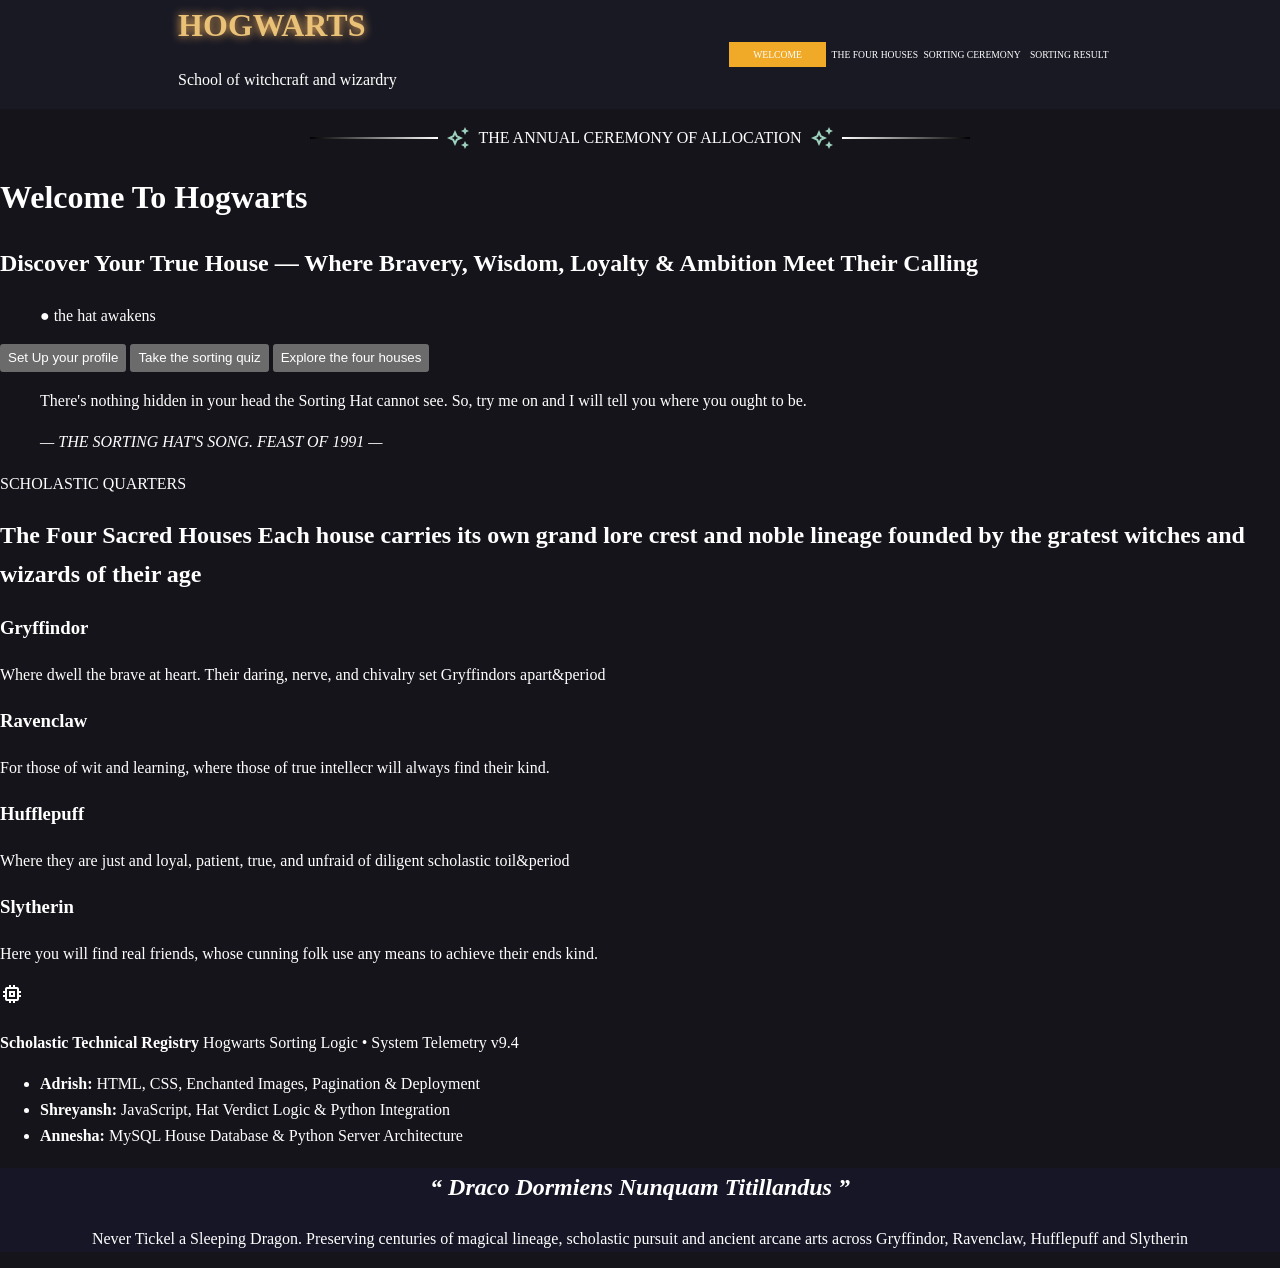
==== index.html @ 601e9512 "Add files via upload" ====
<!DOCTYPE html>
<html lang="en">
  <head>
    <meta charset="UTF-8">
    <title>
      sorticus
    </title>
    <link rel="preconnect" href="https://fonts.googleapis.com">
<link rel="preconnect" href="https://fonts.gstatic.com" crossorigin>

<link href="https://fonts.googleapis.com/css2?family=Material+Symbols+Outlined:wght@400&display=swap" rel="stylesheet">
    <link rel="stylesheet" href="base-style.css">
  </head>
  <body>
    <header>
    <section role="banner" aria-label="Website Name">  
      <a class="project-name" href="index.html">
        Hogwarts
      </a>
      <p>School of witchcraft and wizardry</p>
      </section>
      <nav>
        <ul>
          <li>
            <a aria-current="page" href="index.html">
              welcome
            </a>
          </li>
          <li>
            <a href="houses.html">
              the four Houses
            </a>
          </li>
          <li>
            <a href="quiz.html">
              sorting ceremony
            </a>
          </li>
          <li>
            <a href="profile.html">
              sorting result
            </a>
          </li>
        </ul>
      </nav>
    </header>
    <main>
<p class="kicker">
              <span  class="material-symbols-outlined" aria-hidden="true">
            auto_awesome
          </span>
              The Annual Ceremony of allocation
              <span  class="material-symbols-outlined" aria-hidden="true">
            auto_awesome
          </span>
            </p>
      <h1>
        Welcome To Hogwarts
      </h1>
      <h2>
        Discover Your True House &mdash; Where Bravery&comma; Wisdom&comma; Loyalty &amp; Ambition Meet Their Calling
      </h2>
      <figure>
        <figcaption>
          ● the hat awakens
        </figcaption>
        <img src="hat.png" alt="">
      </figure>
      <button >
        Set Up your profile
      </button>
      <button>
        Take the sorting quiz
      </button>
      <button>
        Explore the four houses
      </button>
      <section aria-label="Quote of the Sorting Hat">
        <blockquote>
          <p>
            There&apos;s nothing hidden in your head the Sorting Hat cannot see. So&comma; try me on and I will tell you where you ought to be&period;
          </p>
          <p>
            <cite>
              &mdash; THE SORTING HAT&apos;S SONG&period; FEAST OF 1991 &mdash;
            </cite>
          </p>
        </section>
        <section>
          <span class="gold">
            SCHOLASTIC QUARTERS
          </span>
          <h2>
            The Four Sacred Houses
            <span>
              Each house carries its own grand lore crest and noble lineage founded by the gratest witches and wizards of their age
            </span>
          </h2>
          <article>
            <h3>
              Gryffindor
            </h3>
            <p>
              Where dwell the brave at heart&period; Their daring&comma; nerve&comma; and chivalry set Gryffindors apart&period
            </p>
          </article>
          <article>
            <h3>
              Ravenclaw
            </h3>
            <p>
              For those of wit and learning&comma; where those of true intellecr will always find their kind&period;
            </p>
          </article>
          <article>
            <h3>
              Hufflepuff
            </h3>
            <p>
              Where they are just and loyal&comma; patient&comma; true&comma; and unfraid of diligent scholastic toil&period
            </p>
          </article>
          <article>
            <h3>
              Slytherin
            </h3>
            <p>
              Here you will find real friends&comma; whose cunning folk use any means to achieve their ends  kind&period;
            </p>
          </article>
        </section>
        
        <section class="registry">
      <div class="registry-system">
        <span class="material-symbols-outlined">memory</span>
        <p>
          <strong>Scholastic Technical Registry</strong>
          <span>Hogwarts Sorting Logic • System Telemetry v9.4</span>
        </p>
      </div>
      <ul class="registry-credits">
        <li class="credit-adrish"><strong>Adrish:</strong> HTML, CSS, Enchanted Images, Pagination & Deployment</li>
        <li class="credit-shreyansh"><strong>Shreyansh:</strong> JavaScript, Hat Verdict Logic & Python Integration</li>
        <li class="credit-annesha"><strong>Annesha:</strong> MySQL House Database & Python Server Architecture</li>
      </ul>
    </section>
    
      </main>
      <dialog>
        <h2>
          Set Up Your Profile
        </h2>
        <form method="post">
          <label for="input-first-name">
            First Name:
          </label>
          <input id="input-first-name" name="first-name" type="text" required placeholder="Adrish">
          <label for="input-last-name">
            last Name:
          </label>
          <input id="input-last-name" name="last-name" type="text" required placeholder="Datta">
          <button type="reset">
            Reset
          </button>
          <button type="button"onclick="closedialog()">
            Close
          </button>
        </form>
      </dialog>
      <footer>
        <h2>
          <q>
            Draco Dormiens Nunquam Titillandus
          </q>
        </h2>
        <p>Never Tickel a Sleeping Dragon&period; Preserving centuries of magical lineage&comma; scholastic pursuit and ancient arcane arts across Gryffindor&comma; Ravenclaw&comma; Hufflepuff and Slytherin</p>
      </footer>
    </body>
  </html>
---- base-style.css ----
/* Color variables */

:root {
  /* background / surface */
  --background: hsl(240 14% 9%);
  --surface: hsl(240 14% 9%);
  --surface-tint: hsl(39 72% 69%);

  /* text / on */
  --on-background: hsl(260 18% 90%);
  --on-surface: hsl(260 18% 90%);
  --on-surface-variant: hsl(35 24% 76%);
  --on-primary: hsl(42 100% 13%);
  --on-secondary: hsl(35 100% 14%);
  --on-tertiary: hsl(165 100% 11%);
  --on-error: hsl(357 100% 21%);

  /* primary / secondary / tertiary / error */
  --primary: hsl(39 72% 69%);
  --secondary: hsl(34 100% 69%);
  --tertiary: hsl(156 36% 72%);
  --error: hsl(6 100% 84%);

  /* outline / inverse */
  --outline: hsl(35 11% 55%);
  --inverse-primary: hsl(41 65% 28%);
  --inverse-surface: hsl(260 18% 90%);
  --inverse-on-surface: hsl(240 7% 20%);
}

/* === CSS RESETS === */
*{
    box-sizing:border-box;
    line-height:1.6;
}

img{
    display:block;

    max-inline-size:100%;
    block-size:auto;
    
    font-style:italic;
    vertical-align:middle;
    border-radius:20px;
    corner-shape:squircle;
}

a:not(.project-name):link, 
a:not(.project-name):visited, 
a:not(.project-name):hover, 
a:not(.project-name):active {
  text-decoration: none;
  text-transform:uppercase;
  text-align:center;
  
  color:white;
  font-size:clamp(0.6em,1vh,1.5em);
}



.project-name{
      text-decoration: none;
      text-transform:uppercase;
      text-shadow:0 0 10px var(--secondary);
      
      font-weight:bold; 
      color:var(--primary);
      font-size:clamp(1.15em,3vw + 0.5rem,2em);
}

html{
    color-scheme:dark;
}

body{
    margin:0;
    background-color:var(--background);
    
    min-block-size:100svb;
}

header{
    position:sticky;
    inset:0;
    
    display:flex;
    justify-content:space-around;
    align-items:stretch;
    
    background-color: 
    hsl(from var(--surface) h calc(s + 4) calc(s - 2));
    padding-inline-start:1em;
    padding-block:0;
    
}

header section p{
    font-size:clamp(0.6em,2.5vw,1rem);
    font-family: 
    "Brush Script MT", "Lucida Handwriting", cursive;
}

nav{
    margin:auto 0;    
    padding:0;
    display:flex;
}

nav ul{
    display:grid;
    grid-template: 1fr / repeat(4,1fr);
    place-items:stretch; 

    margin:0;   
    padding-inline-start:0.5em;
    list-style-type:none;
}

nav, nav ul, nav ul li {
    block-size: 100%;
}

nav ul li{
    display:flex;
}

nav ul li a{
    display:grid;
    place-items:center;
    min-inline-size:100%;
    min-block-size:100%;
    padding-block:0.5em;
}

a:hover{
    color:var(--primary);
    background-color: orangered;
}

[aria-hidden="true"]{
    color:var(--tertiary);
}

a[aria-current="page"]{
    background: hsl(from var(--primary) h calc(s + 15) calc(l - 14));
    color:black;
}

.kicker{ 
    display:flex;
    gap:0.5em;
    justify-content:center;
    align-items:center;
    text-transform:uppercase;
    text-align:center;
}

.kicker::before,.kicker::after{
    content:'';
    min-inline-size:10svi;
    min-block-size: 2px;
    
    background:linear-gradient(to left, white,black);
    
}

.kicker::after{
    background:linear-gradient(to right, white,black);
}

nav ul{
    display: grid;
    grid-template-columns: repeat(4, 1fr);
    /* REMOVE place-items:center */
    place-items: stretch; 
    margin: 0;
}

nav ul li{
    display: flex;
}


footer{
    margin:0;
    /* padding-block:.5em; */
    
    background-color: 
    hsl(from var(--surface) h calc(s + 14) calc(s - 2));
}

footer h2, footer p{
    text-align:center;
}

footer h2{
    font-size:clamp(0.8em,4vw,1.5em);
    font-style:italic;
    font-weight:900;
}
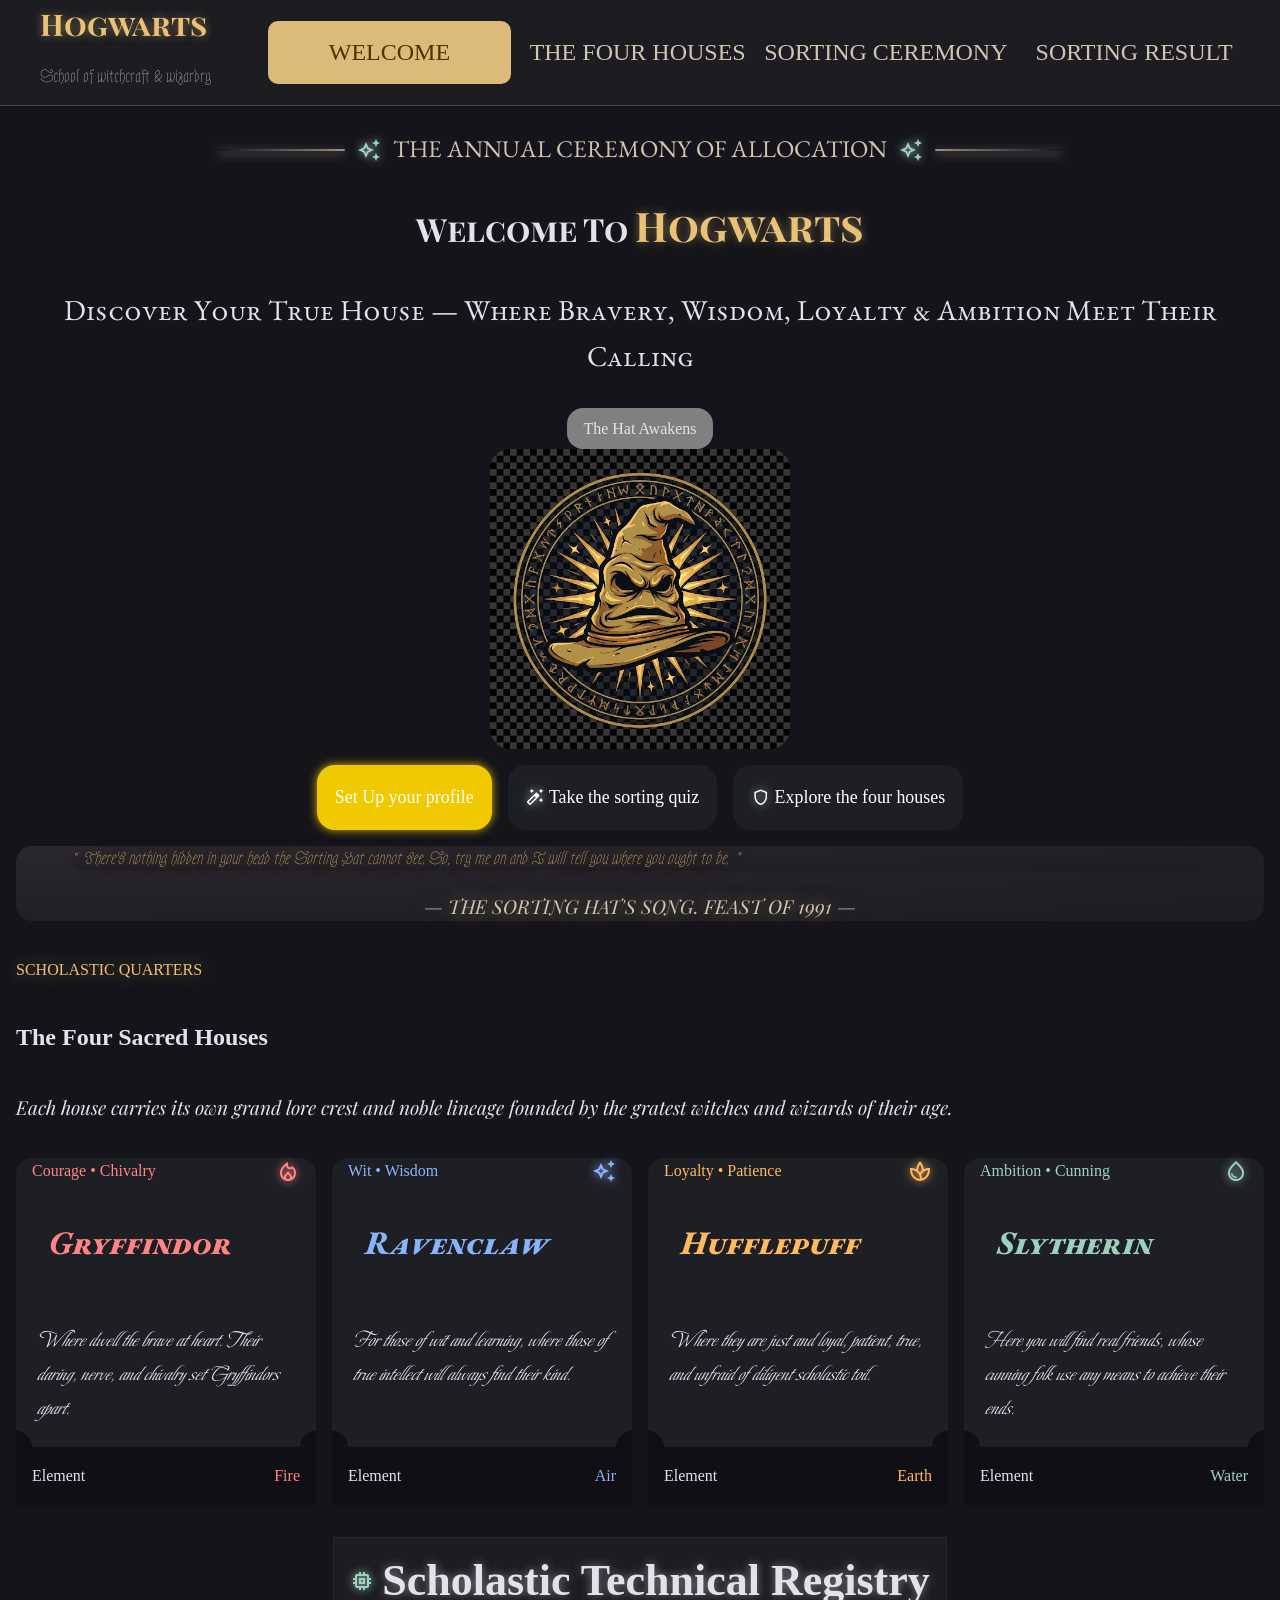
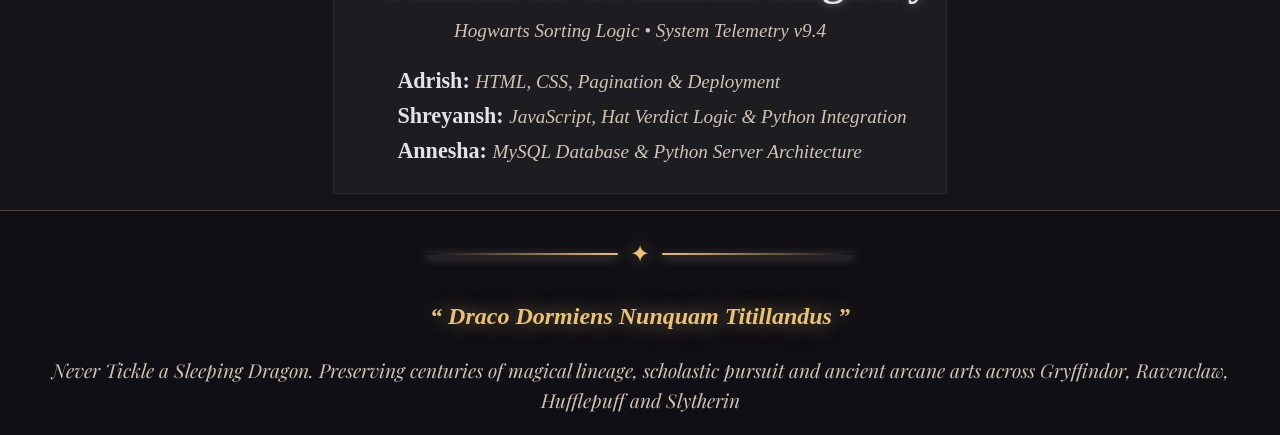
==== commit f897e52f: "Add files via upload" ====
--- a/index.html
+++ b/index.html
@@ -1,23 +1,43 @@
 <!DOCTYPE html>
 <html lang="en">
-  <head>
-    <meta charset="UTF-8">
-    <title>
-      sorticus
-    </title>
-    <link rel="preconnect" href="https://fonts.googleapis.com">
-<link rel="preconnect" href="https://fonts.gstatic.com" crossorigin>
-
-<link href="https://fonts.googleapis.com/css2?family=Material+Symbols+Outlined:wght@400&display=swap" rel="stylesheet">
-    <link rel="stylesheet" href="base-style.css">
-  </head>
+<head>
+  <meta charset="UTF-8">
+  <meta name="viewport" content="width=device-width, initial-scale=1.0">
+  
+  <title>sorticus</title>
+  <meta name="description" content="sorticus - A minimal, aesthetic sorting visualizer and playground.">
+  <meta name="author" content="sorticus">
+  <meta name="color-scheme" content="dark light">
+  <meta name="theme-color" content="hsl(262 83% 58%)">
+  <meta name="robots" content="index, follow">
+
+  <!-- Open Graph -->
+  <meta property="og:title" content="sorticus">
+  <meta property="og:description" content="A minimal, aesthetic sorting visualizer.">
+  <meta property="og:type" content="website">
+
+  <!-- Fonts -->
+  <link rel="preconnect" href="https://fonts.googleapis.com">
+  <link rel="preconnect" href="https://fonts.gstatic.com" crossorigin>
+  
+  <!-- 1. Text fonts -->
+  <link href="https://fonts.googleapis.com/css2?family=Astloch:wght@400;700&family=Beau+Rivage&family=EB+Garamond:ital,wght@0,400;0,500;1,400&family=Playfair+Display:wght@400;500;700&display=swap" rel="stylesheet">
+  
+  <!-- 2. Ligatures / Icons -->
+    <link href="https://fonts.googleapis.com/css2?family=Material+Symbols+Outlined:opsz,wght,FILL,GRAD@24,400,0,0&icon_names=spa,auto_awesome,local_fire_department,water_drop,auto_fix_high,shield,memory&display=swap" rel="stylesheet">
+
+  <!-- my own CSS files -->
+  <link rel="stylesheet" href="base-style.css">
+  <link rel="stylesheet" href="layout.css">
+  <link rel="stylesheet" href="animations.css">
+</head>
   <body>
     <header>
     <section role="banner" aria-label="Website Name">  
       <a class="project-name" href="index.html">
-        Hogwarts
+         Hogwarts
       </a>
-      <p>School of witchcraft and wizardry</p>
+      <p>School of witchcraft &amp; wizardry</p>
       </section>
       <nav>
         <ul>
@@ -55,125 +75,178 @@
           </span>
             </p>
       <h1>
-        Welcome To Hogwarts
+        Welcome To <span class="project-name">Hogwarts</span>
       </h1>
-      <h2>
+      <p class="kick-line">
         Discover Your True House &mdash; Where Bravery&comma; Wisdom&comma; Loyalty &amp; Ambition Meet Their Calling
-      </h2>
+      </>
       <figure>
         <figcaption>
-          ● the hat awakens
+           The Hat Awakens
         </figcaption>
-        <img src="hat.png" alt="">
+                  <img alt="Enchanted Sorting Hat Emblem" src="Hat-chequered.jpg"
+ width="300" height="300" />
       </figure>
-      <button >
-        Set Up your profile
-      </button>
-      <button>
-        Take the sorting quiz
-      </button>
-      <button>
-        Explore the four houses
-      </button>
-      <section aria-label="Quote of the Sorting Hat">
+      
+<section class="action-btns" aria-label="Getting started actions">
+  <button class="btn btn--primary" type="button" command="show-modal" commandfor="dialog-modal">
+    Set Up your profile
+  </button>
+
+  <button class="btn btn--accent" type="button">
+    <span class="material-symbols-outlined btn__icon btn__icon--quiz" aria-hidden="true">auto_fix_high</span>
+    Take the sorting quiz
+  </button>
+
+  <button class="btn btn--ghost" type="button">
+  <span class="material-symbols-outlined btn__icon btn__icon--quiz" aria-hidden="true">shield</span>  Explore the four houses
+  </button>
+</section>
+      <section aria-label="Quote of the Sorting Hat" class="gold">
         <blockquote>
           <p>
             There&apos;s nothing hidden in your head the Sorting Hat cannot see. So&comma; try me on and I will tell you where you ought to be&period;
           </p>
-          <p>
+        </blockquote>
+          <p class="description">
             <cite>
-              &mdash; THE SORTING HAT&apos;S SONG&period; FEAST OF 1991 &mdash;
+              &mdash; THE SORTING HAT&apos;S SONG&period; FEAST OF <time datetime="1991">1991</time> &mdash;
             </cite>
           </p>
         </section>
-        <section>
+        <section class="house-section">
           <span class="gold">
             SCHOLASTIC QUARTERS
           </span>
-          <h2>
+          <h2 id="heading-sacred-house">
             The Four Sacred Houses
-            <span>
-              Each house carries its own grand lore crest and noble lineage founded by the gratest witches and wizards of their age
-            </span>
           </h2>
-          <article>
-            <h3>
-              Gryffindor
-            </h3>
-            <p>
-              Where dwell the brave at heart&period; Their daring&comma; nerve&comma; and chivalry set Gryffindors apart&period
-            </p>
-          </article>
-          <article>
-            <h3>
-              Ravenclaw
-            </h3>
-            <p>
-              For those of wit and learning&comma; where those of true intellecr will always find their kind&period;
-            </p>
-          </article>
-          <article>
-            <h3>
-              Hufflepuff
-            </h3>
-            <p>
-              Where they are just and loyal&comma; patient&comma; true&comma; and unfraid of diligent scholastic toil&period
-            </p>
-          </article>
-          <article>
-            <h3>
-              Slytherin
-            </h3>
-            <p>
-              Here you will find real friends&comma; whose cunning folk use any means to achieve their ends  kind&period;
-            </p>
-          </article>
+            <p class="sacred-house-desc">
+              Each house carries its own grand lore crest and noble lineage founded by the gratest witches and wizards of their age&period;
+            </p>     
+            
+<article class="gryffindor" data-color="hsl(0 100% 76.08% / 0.5)" style="--color: hsl(0 100% 76.08%)">
+ <div class="top">
+<span class="trait">Courage • Chivalry</span>
+<span class="material-symbols-outlined" aria-hidden="true">local_fire_department</span>
+</div>
+  <h3>Gryffindor</h3>
+  <p>Where dwell the brave at heart. Their daring, nerve, and chivalry set Gryffindors apart.</p>
+  <footer>Element <span class="element">Fire</span></footer>
+</article>
+
+<article class="ravenclaw" data-color="hsl(217.09 88.71% 75.69% / 0.5)" style="--color: hsl(217.09 88.71% 75.69%)">
+  <div class="top">
+  <span class="trait">Wit • Wisdom</span>
+  <span class="material-symbols-outlined" aria-hidden="true">auto_awesome</span>
+</div>
+  <h3>Ravenclaw</h3>
+  <p>For those of wit and learning, where those of true intellect will always find their kind.</p>
+  <footer>Element <span class="element">Air</span></footer>
+</article>
+
+<article class="hufflpuff" data-color="hsl(33.74 100% 68.63% / 0.5)" style="--color: hsl(33.74 100% 68.63%)">
+    <div class="top">
+  <span class="trait">Loyalty • Patience</span>
+  <span class="material-symbols-outlined" aria-hidden="true">spa</span>
+</div>
+  <h3>Hufflepuff</h3>
+  <p>Where they are just and loyal, patient, true, and unfraid of diligent scholastic toil.</p>
+  <footer>Element <span class="element">Earth</span></footer>
+</article>
+
+<article class="slytherin" data-color="hsl(from var(--tertiary) h s l / 0.5)" style="--color: var(--tertiary)">
+    <div class="top">
+  <span class="trait">Ambition • Cunning</span>
+  <span class="material-symbols-outlined" aria-hidden="true">water_drop</span>
+</div>
+  <h3>Slytherin</h3>
+  <p>Here you will find real friends, whose cunning folk use any means to achieve their ends.</p>
+  <footer>Element <span class="element">Water</span></footer>
+</article>
         </section>
         
-        <section class="registry">
-      <div class="registry-system">
-        <span class="material-symbols-outlined">memory</span>
-        <p>
-          <strong>Scholastic Technical Registry</strong>
-          <span>Hogwarts Sorting Logic • System Telemetry v9.4</span>
-        </p>
-      </div>
-      <ul class="registry-credits">
-        <li class="credit-adrish"><strong>Adrish:</strong> HTML, CSS, Enchanted Images, Pagination & Deployment</li>
-        <li class="credit-shreyansh"><strong>Shreyansh:</strong> JavaScript, Hat Verdict Logic & Python Integration</li>
-        <li class="credit-annesha"><strong>Annesha:</strong> MySQL House Database & Python Server Architecture</li>
-      </ul>
-    </section>
-    
-      </main>
-      <dialog>
+     <section class="registry" aria-labelledby="heading">
+        <div class="registry-system">
+          <span class="material-symbols-outlined">
+            memory
+          </span>
+            <h2 id="heading">
+              Scholastic Technical Registry
+            </h2>
+          </div> 
+            <p>
+              Hogwarts Sorting Logic • System Telemetry v9.4
+            </p>
+        
+        <ul class="registry-credits">
+          <li class="credit-adrish">
+            <strong>
+              Adrish:
+            </strong>
+            HTML, CSS, Pagination & Deployment
+          </li>
+          <li class="credit-shreyansh">
+            <strong>
+              Shreyansh:
+            </strong>
+            JavaScript, Hat Verdict Logic & Python Integration
+          </li>
+          <li class="credit-annesha">
+            <strong>
+              Annesha:
+            </strong>
+            MySQL Database & Python Server Architecture
+          </li>
+        </ul>
+      </section>
+
+  </main>
+
+<dialog id="dialog-modal">
         <h2>
           Set Up Your Profile
         </h2>
         <form method="post">
-          <label for="input-first-name">
+<section aria-label="Form Fields">          
+    <div>
+              <label for="input-first-name">
             First Name:
           </label>
-          <input id="input-first-name" name="first-name" type="text" required placeholder="Adrish">
-          <label for="input-last-name">
+          <input id="input-first-name" name="first-name" type="text" required pattern="[A-Za-z]+"placeholder="Adrish">
+          </div>
+          <div>
+              <label for="input-last-name">
             last Name:
           </label>
-          <input id="input-last-name" name="last-name" type="text" required placeholder="Datta">
-          <button type="reset">
+          <input id="input-last-name" name="last-name" type="text" required pattern="[A-Za-z]+" placeholder="Datta">
+          </div>
+          </section>
+          <section aria-label="Action buttons for The Form" class="form-buttons">
+              <button type="reset">
             Reset
           </button>
-          <button type="button"onclick="closedialog()">
+          <button type="submit">
+              Submit
+          </button>
+          
+          <button type="button" command="close" class="close-dialog" commandfor="dialog-modal">
             Close
           </button>
+          </section>
         </form>
       </dialog>
-      <footer>
-        <h2>
-          <q>
-            Draco Dormiens Nunquam Titillandus
-          </q>
-        </h2>
-        <p>Never Tickel a Sleeping Dragon&period; Preserving centuries of magical lineage&comma; scholastic pursuit and ancient arcane arts across Gryffindor&comma; Ravenclaw&comma; Hufflepuff and Slytherin</p>
-      </footer>
+      
+  <footer>
+        <p class="kicker gold">
+          ✦  
+        </p>
+        <q class="gold" style="font-family:unset;">
+          Draco Dormiens Nunquam Titillandus
+        </q>
+      <p class="description">
+        Never Tickle a Sleeping Dragon&period; Preserving centuries of magical lineage&comma; scholastic pursuit and ancient arcane arts across Gryffindor&comma; Ravenclaw&comma; Hufflepuff and Slytherin
+      </p>
+    </footer>
     </body>
   </html>
--- a/base-style.css
+++ b/base-style.css
@@ -1,51 +1,165 @@
 /* Color variables */
-
 :root {
-  /* background / surface */
   --background: hsl(240 14% 9%);
-  --surface: hsl(240 14% 9%);
-  --surface-tint: hsl(39 72% 69%);
-
-  /* text / on */
+  --surface-container: hsl(240 11% 13%);
+  --surface-container-low: hsl(240 9% 12%);
+  --surface-container-lowest: hsl(240 18% 7%);
+  --surface-container-high: hsl(248 7% 17%);
   --on-background: hsl(260 18% 90%);
   --on-surface: hsl(260 18% 90%);
   --on-surface-variant: hsl(35 24% 76%);
-  --on-primary: hsl(42 100% 13%);
-  --on-secondary: hsl(35 100% 14%);
-  --on-tertiary: hsl(165 100% 11%);
+  --primary: hsl(39 72% 69%);
+  --tertiary: hsl(156 36% 72%);
+  --primary-container: hsl(39 39% 57%);
+  --on-primary-container: hsl(41 100% 15%);
+  --outline: hsl(35 11% 55%);
+  --outline-variant: hsl(39 15% 27%);
+  
   --on-error: hsl(357 100% 21%);
-
-  /* primary / secondary / tertiary / error */
-  --primary: hsl(39 72% 69%);
-  --secondary: hsl(34 100% 69%);
-  --tertiary: hsl(156 36% 72%);
-  --error: hsl(6 100% 84%);
-
-  /* outline / inverse */
-  --outline: hsl(35 11% 55%);
-  --inverse-primary: hsl(41 65% 28%);
-  --inverse-surface: hsl(260 18% 90%);
-  --inverse-on-surface: hsl(240 7% 20%);
+  --on-error-container: hsl(6 100% 92%);
+
+  --on-valid: hsl(142 100% 21%);
+  --on-valid-container: hsl(142 70% 92%);
+  
+  /* ==== FONTS ==== */
+  --font-playfair: "Playfair Display", serif;
+  --font-garamond: "EB Garamond", Georgia, serif;
+  --font-astloch: "Astloch", "Segoe Print", "Bradley Hand", "Comic Sans MS", cursive;
+  --font-beau-rivage: "Beau Rivage", "Segoe Script", "Brush Script MT", "Lucida Handwriting", cursive;
 }
 
 /* === CSS RESETS === */
-*{
+*,*::before,*::after{
     box-sizing:border-box;
     line-height:1.6;
 }
 
+button{
+  border: none;
+  background-color: var(--surface-container);
+  
+  padding-inline: 1em;
+  padding-block: 1em;
+  
+  border-radius: 1em;
+  corner-shape: squircle;
+  
+  font-family:var(--font-garmond);
+}
+
 img{
-    display:block;
-
+    display:inline-block;
     max-inline-size:100%;
     block-size:auto;
-    
     font-style:italic;
     vertical-align:middle;
     border-radius:20px;
     corner-shape:squircle;
 }
 
+ul,ol{
+    list-style-type:none;
+}
+
+input{
+        border:none;
+        border-radius: 5px;
+}
+
+::selection{
+    background-color: var(--tertiary);
+    color: #fff;
+}
+html{
+    color-scheme:dark;
+    scroll-behavior:smooth;
+    scroll-padding-top:12vh;  
+}
+
+body{
+    margin:0;
+    background-color:var(--background);
+    color: var(--on-background);
+    min-block-size:100svb;
+}
+
+/* === HEADER === */
+header{
+    position:sticky;
+    inset:0;
+    z-index:2;
+    display:flex;
+    justify-content:space-around;
+    align-items:stretch;
+    background-color: var(--surface-container-low);
+    border-bottom: 1px solid var(--outline-variant);
+    padding-inline-start:1em;
+    padding-block:0;
+}
+
+header section p{
+    font-size:clamp(0.6em, 0.46em + 0.7vw, 1rem);
+    font-family:var(--font-astloch);
+    color: var(--on-surface-variant);
+}
+
+header section{
+    justify-self:1em;
+}
+
+nav{
+    margin:auto 0;    
+    padding:0;
+    display:flex;
+}
+
+nav ul{
+    display:grid;
+    grid-template: 1fr / repeat(4,1fr);
+    place-items:stretch; 
+    gap:5px;
+    margin:0;   
+    padding-inline-start:0.5em;
+    list-style-type:none;
+}
+
+nav, nav ul, nav ul li {
+    block-size: 100%;
+}
+
+nav ul li{
+    display:flex;
+}
+
+nav ul li a{
+    display:grid;
+    place-items:center;
+    min-inline-size:100%;
+    min-block-size:100%;
+    padding-block:0.5em;
+    border-radius: 10px;
+    corner-shape:squircle; 
+}
+
+nav ul li{
+    display: flex;
+}
+/* ===== HEADINGS ===== */
+h1 {
+  text-align: center;
+  font-family: var(--font-playfair);
+  font-variant: small-caps;
+}
+
+.kick-line{
+  text-align: center;
+  font-family: var(--font-garamond);
+  font-variant: small-caps;
+  font-size:clamp(0.8em, 0.13em + 2.09vw, 2em);
+  margin-inline:0.5em;
+}
+
+/* === ANCHOR LINKS === */
 a:not(.project-name):link, 
 a:not(.project-name):visited, 
 a:not(.project-name):hover, 
@@ -53,150 +167,318 @@
   text-decoration: none;
   text-transform:uppercase;
   text-align:center;
-  
-  color:white;
-  font-size:clamp(0.6em,1vh,1.5em);
-}
-
-
+  color: var(--on-surface-variant);
+  font-size: clamp(0.6em, 0.29em + 1.57vw, 1.5em);
+}
+
+a:not(.project-name):hover{
+    color: var(--on-primary-container);
+    background-color: hsl(from var(--primary-container) h calc(s + 10) calc(l + 5));
+}
+
+.material-symbols-outlined:not(.next-question){
+    color:var(--tertiary);
+    vertical-align:center;
+    text-shadow: 0 0 10px var(--tertiary);
+}
+
+a:not(.project-name)[aria-current="page"]{
+    background-color: hsl(from var(--primary-container) h calc(s + 20) calc(l + 10));
+    color: var(--on-primary-container);
+}
 
 .project-name{
       text-decoration: none;
-      text-transform:uppercase;
-      text-shadow:0 0 10px var(--secondary);
+      text-shadow:0 0 10px hsl(from var(--primary) h s l / 0.5);
       
-      font-weight:bold; 
+      font: normal small-caps bold clamp(1.15em, 0.68em + 1.48vw, 2em)/1.6 var(--font-playfair);
       color:var(--primary);
-      font-size:clamp(1.15em,3vw + 0.5rem,2em);
-}
-
-html{
-    color-scheme:dark;
-}
-
-body{
-    margin:0;
-    background-color:var(--background);
-    
-    min-block-size:100svb;
-}
-
-header{
-    position:sticky;
-    inset:0;
-    
-    display:flex;
-    justify-content:space-around;
-    align-items:stretch;
-    
-    background-color: 
-    hsl(from var(--surface) h calc(s + 4) calc(s - 2));
-    padding-inline-start:1em;
-    padding-block:0;
-    
-}
-
-header section p{
-    font-size:clamp(0.6em,2.5vw,1rem);
-    font-family: 
-    "Brush Script MT", "Lucida Handwriting", cursive;
-}
-
-nav{
-    margin:auto 0;    
-    padding:0;
-    display:flex;
-}
-
-nav ul{
-    display:grid;
-    grid-template: 1fr / repeat(4,1fr);
-    place-items:stretch; 
-
-    margin:0;   
-    padding-inline-start:0.5em;
-    list-style-type:none;
-}
-
-nav, nav ul, nav ul li {
-    block-size: 100%;
-}
-
-nav ul li{
-    display:flex;
-}
-
-nav ul li a{
-    display:grid;
-    place-items:center;
-    min-inline-size:100%;
-    min-block-size:100%;
-    padding-block:0.5em;
-}
-
-a:hover{
-    color:var(--primary);
-    background-color: orangered;
-}
-
-[aria-hidden="true"]{
-    color:var(--tertiary);
-}
-
-a[aria-current="page"]{
-    background: hsl(from var(--primary) h calc(s + 15) calc(l - 14));
-    color:black;
-}
-
+}
+
+/* ===== KICKER ===== */
 .kicker{ 
     display:flex;
     gap:0.5em;
     justify-content:center;
     align-items:center;
+    
     text-transform:uppercase;
     text-align:center;
+    
+    font-size:clamp(0.5em, 0.15em + 1.74vw, 1.5em);
+    font-family:var(--font-garamond);
+    color: var(--on-surface-variant);
 }
 
 .kicker::before,.kicker::after{
     content:'';
-    min-inline-size:10svi;
+    min-inline-size: 10svi;
     min-block-size: 2px;
-    
-    background:linear-gradient(to left, white,black);
-    
+    padding-inline:1em;
+    
+    border-radius:1em;
+    corner-shape:squircle;
+    background:linear-gradient(to left, var(--outline), var(--background));
+    box-shadow: 0 2.5px 10px var(--outline);
 }
 
 .kicker::after{
-    background:linear-gradient(to right, white,black);
-}
-
-nav ul{
-    display: grid;
-    grid-template-columns: repeat(4, 1fr);
-    /* REMOVE place-items:center */
-    place-items: stretch; 
+    background:linear-gradient(to right, var(--outline), var(--background));
+}
+
+.kicker.gold::before,.kicker.gold::after{
+    content:'';
+    min-inline-size:15svi;
+    padding-inline:0.5em;
+    min-block-size: 2px;
+    background:linear-gradient(to left, var(--primary), hsl(from var(--surface-container) h s l / 0));    
+}
+
+.kicker.gold::after{
+    background:linear-gradient(to right, var(--primary), hsl(from var(--surface-container) h s l / 0));
+}
+
+.gold{
+    color:var(--primary);
+    text-shadow:0 0 20px hsl(from var(--primary) h s l / 0.6);
+}
+
+.glow{
+    font-size: clamp(0.8em, 0.7em + 0.45vw, 1.1em);
+}
+.motto{
+    font-size: clamp(0.6em, 0.45em + 0.7vw, 1.1em);
+}
+/* === QUOTES === */
+ p.description{
+    font-size:clamp(0.6em, 0.39em + 1.04vw, 1.2em);
+    font-style:italic;
+    margin-inline:1em;
+    text-align:center;
+    color: var(--on-surface-variant);
+    font-family:var(--font-playfair);
+}
+
+[aria-label="Quote of the Sorting Hat"],blockquote > p:not(.inquest-quote){
+    background: radial-gradient(at top left, var(--surface-container-high), var(--surface-container-low));
+    font-family:var(--font-astloch);
+    margin-inline:1em;
+    border-radius: 1em;
+    corner-shape: squircle;
+    
+    font-style:italic;
+}
+
+blockquote > p::before{
+    content:"\201C";
+    margin-inline-end:0.175em;
+}
+
+blockquote > p::after{
+    content:"\201D";
+    margin-inline-start:0.175em;
+}
+
+q{
+    font-family:var(--font-astloch);
+}
+
+/* == CREDITS == */
+.registry{
+    background: var(--surface-container-low);
+    border: 1px solid var(--surface-container-high);
+    width:fit-content;
+    margin-block: 1em;
+    margin-inline:auto;
+    padding-inline:1em;
+    padding-block:0.5em;
+}
+
+.registry-system{
+    display:flex;
+    justify-content:center;
+    align-items: center;
+    gap:0.5em;
+    color: var(--on-surface);
+}
+
+.registry .registry-system h2{
+    font-size: clamp(1.1rem, 0.53rem + 2.87vw, 2.75rem);
+    text-shadow: 0 0 10px hsl(from var(--on-surface) h s l / 0.5);
     margin: 0;
 }
 
-nav ul li{
-    display: flex;
-}
-
-
+.registry p{
+    font-size: clamp(0.85rem, 0.73rem + 0.61vw, 1.2rem);
+    text-align:center;
+    font-style: italic;
+    margin: 0;
+    color: var(--on-surface-variant);
+}
+
+ul.registry-credits{
+    display:grid;
+    place-content:center;
+    margin-inline-end:1em;
+}
+.registry-credits li{
+    font-size: clamp(0.9rem, 0.8rem + 0.52vw, 1.2rem);
+    font-style: italic;
+    color: var(--on-surface-variant);
+}
+
+.registry-credits li strong{
+    font-style: normal;
+    font-size: 1.15em;
+    color: var(--on-surface);
+}
+/* === DIALOG / MODALS */
+
+dialog{
+    background: radial-gradient(at top left, var(--surface-container-high),var(--surface-container-low) 50%);
+    border:2px solid var(--outline);
+    box-shadow: 10px 15px 25px white;
+    border-radius: 10px 25% 10px 10px;
+    corner-shape: squircle scoop squircle squircle;
+}
+
+dialog::backdrop{
+    background-color: hsl(0 0% 0% / 0.8);
+    backdrop-filter:blur(0px);
+    -webkit-backdrop-filter:blur(0px);
+}
+
+dialog > form > section:first-of-type{
+    display:grid;
+    gap:0.5em;
+    place-items:center;
+}
+
+dialog > form > section > div{
+    display:flex;
+    justify-contents:start;
+    align-items:center;
+    gap:0.2em;
+    margin-block:0.5em;
+}
+
+dialog > form > section.form-buttons {
+  display: flex;
+  gap: 0.75em;
+  justify-content:start;
+  padding:0;
+  margin-block-start: 1em;
+  inline-size:100%;
+
+  & button {
+    padding-block: 0.6em;
+    padding-inline: 1.2em;
+    border: none;
+    
+    border-radius: 10px;
+    corner-shape:squircle;
+    
+    cursor: pointer;
+    background: hsl(240 5% 18%);
+    
+    color: hsl(0 0% 85%);
+    transition: 0.2s;
+  }
+
+  & button[type="reset"] {
+    background: hsl(240 5% 18%);
+    color: hsl(0 0% 85%);
+  }
+
+  & button[type="submit"] {
+    background: hsl(262 83% 58%);
+    color: hsl(0 0% 100%);
+    font-weight: 600;
+  }
+
+  & button.close-dialog {
+    background: hsl(240 5% 18% / 0.6);
+    color: hsl(0 0% 70%);
+    border: 1px solid hsl(0 0% 100% / 0.1);
+    margin-inline:auto 0.5em;
+  }
+  
+  & button:hover {
+    filter: brightness(1.15);
+  }
+  & button[type="submit"]:hover {
+    background: hsl(262 83% 64%);
+    box-shadow: 0 0 15px hsl(262 83% 58% / 0.5);
+  }
+}
+
+input[type="text"]:user-valid{
+    border: 2px solid var(--on-valid-container);
+    &:placeholder{
+        color:var(--on-valid);
+    }
+}
+
+input[type="text"]:user-valid:placeholder{
+    color:var(--on-valid);
+}
+
+input[type="text"]:user-invalid{
+    border: 2px dashed var(--on-error-container);
+    
+    &:placeholder{
+        color:var(--on-error);
+    }
+}
+
+input[type="text"]:user-invalid:placeholder{
+    color:var(--on-error);
+}
+
+input[type="radio"]{
+    display:inline-block;
+    appearance:none;
+    background: var(--surface-container-high);
+    
+    inline-size: 10%;
+    block-size: auto;
+    aspect-ratio:1;
+    
+    display:flex;
+    align-items:center;
+    justify-content:center;
+    
+    border-radius: .5em;
+    transition: all 1s;
+    
+    &::before{
+        content:attr(data-text);
+    }
+    
+    &:checked{
+        background: var(--primary);
+    }
+} 
+
+
+
+/* ===== FOOTER ===== */
 footer{
     margin:0;
-    /* padding-block:.5em; */
-    
-    background-color: 
-    hsl(from var(--surface) h calc(s + 14) calc(s - 2));
-}
-
-footer h2, footer p{
+    padding-inline:1em;
+    display:grid;
+    place-content:end;
+    background-color: var(--surface-container-lowest);
+    border-top: 1px solid var(--outline-variant);
+    color: var(--on-surface-variant);
+}
+
+footer q, footer p{
     text-align:center;
 }
 
-footer h2{
-    font-size:clamp(0.8em,4vw,1.5em);
+footer q{
+    font-size:clamp(0.8em, 0.56em + 1.22vw, 1.5em);
     font-style:italic;
     font-weight:900;
 }
--- a/layout.css
+++ b/layout.css
@@ -0,0 +1,421 @@
+/* === FIGURE === */
+figure {
+  display: flex;
+  flex-direction: column;
+  align-items: center;
+}
+
+figure figcaption {
+  background: grey;
+  border-radius: 1em;
+  padding-inline: 1em;
+  padding-block: 0.5em;
+}
+
+figure figcaption::before {
+  content: '';
+  background-color: red;
+  
+  border-radius: 50%;
+  aspect-ratio: 1;
+}
+
+/* === BUTTONS === */
+.action-btns{
+    display:flex;
+    flex-flow: row wrap;
+    justify-content:center;
+    align-content:center;
+    gap:1em;
+}
+
+.btn--accent,.btn--ghost{
+    display:flex;
+    align-items:center;
+    gap:0.25em;
+    justify-content:space-between;
+}
+
+.btn,.btn > .btn__icon{
+    font-size:clamp(0.875em, 0.8em + 0.4vw, 1.125em);
+    color:initial;
+    box-shadow:unset;
+}
+
+.btn--primary{
+    background: hsl( from gold h calc(s + 10) calc(l - 5));
+    box-shadow:  0 0  10px  hsl( from gold h calc(s + 10) calc(l - 10));
+}
+
+/* === HOUSE  === */
+section.house-section {
+  display: grid;
+  grid-template-columns: repeat(auto-fit, minmax(250px, 1fr));
+  gap: 1em;
+  padding: 1em;
+}
+
+.sacred-house-desc{
+    margin-block-start:0;
+    font-family: var(--font-playfair);
+    font-weight:light;
+    font-style:italic;
+    font-size:clamp(0.9em, 0.8em + 0.5vw, 1.25em);
+    
+}
+section.house-section > *:not(article) {
+  grid-column: 1 / -1;
+}
+
+/* === CARDS === */
+section.house-section article {
+  display: grid;
+  grid-template-columns: 1fr;
+  grid-template-rows: subgrid;
+  grid-row: span 4;
+  
+  gap:0;
+  
+  background-color: var(--surface-container);
+  border-radius: 1em;
+  corner-shape: squircle;
+  transition: scale 0.25s 0.175s;
+}
+
+section.house-section article:hover {
+  background: radial-gradient(at top left, attr(data-color type(<color>)), transparent);
+  scale: 1.05;
+}
+
+.top{
+    display:flex;
+    justify-content:space-between;
+    align-items:center;
+    
+    padding-inline:1em;
+    color:var(--color);
+    
+    .material-symbols-outlined{
+        color:var(--color);
+        text-shadow:0 0 10px var(--color);
+    }
+}
+section.house-section article h3,
+section.house-section article p {
+  padding-inline: 1em;
+  font-style:oblique;
+}
+
+section.house-section article h3 {
+  color: var(--color);
+  font-family: var(--font-garamond);
+  font-variant: small-caps;
+  font-weight:900;
+  font-size:clamp(1.5em, 1.1em + 1.2vw, 2.25em);
+}
+
+.house-section article p{
+  font-family: var(--font-beau-rivage);
+  font-size:clamp(1em, 0.85em + 0.6vw, 1.35em);
+}
+
+section.house-section > article > footer {
+  all: unset;
+  display: flex;
+  justify-content: space-between;
+  align-items: end;
+  padding-inline: 1em;
+  padding-block: 1em;
+  background-color: var(--surface-container-lowest);
+  position:relative;
+}
+
+section.house-section > article > footer::before{
+  content:'';
+  background-color: var(--surface-container-lowest);
+  width: 1em;
+  height: 1em;
+  border-radius: 0 100% 0 0;
+  corner-shape:scoop;
+  
+  position:absolute;
+  top:0;
+  left:0;
+  transform: translateY(-100%);
+}
+
+section.house-section > article > footer::after{
+  content:'';
+  background-color: var(--surface-container-lowest);
+  width: 1em;
+  height: 1em;
+  border-radius: 100% 0 0 0;
+  corner-shape:scoop;
+  
+  position:absolute;
+  top:0;
+  right:0;
+  transform: translateY(-100%);
+}
+section.house-section > article > footer > span.element {
+  color: var(--color);
+}
+
+section[aria-label="Action buttons for The Form"]{
+    display:flex;
+    inline-size:100%;
+    gap:1em;
+    align-items:center;
+    justify-content:start;
+}
+
+button.close-dialog{
+    justify-self:end;
+}
+/* ==== ANIMATIONS ==== */
+
+/* ======== THE FOUR HOUSES ======== */
+
+.house-ul{
+    padding-inline:0;        
+    display:flex;
+    jsutify-content:center;
+    align-items:center;
+    flex-flow: row wrap;
+    justify-content:center;
+    align-content:center;
+    gap:0.5em;
+}
+
+.house-ul li{
+    margin:0;
+    font-size: clamp(0.6em, 0.29em + 1.57vw, 1.5em);
+    background-color: var(--surface-container-low);
+    border-radius: 10px;
+    corner-shape:squircle;
+    
+    block-size:100%;
+    padding-inline:0.75em;
+    padding-block:1em;
+}
+
+.house-grid{
+    display:grid;
+    grid-template-columns:repeat(auto-fit,minmax(200px, 1fr));
+    grid-template-rows:repeat(10,auto);
+    place-items:center;
+    gap:0.5em;
+    
+    & > section{
+        background: linear-gradient( to bottom, attr(data-color type(<color>),var(--color)) 30%, var(--surface-container-high));
+    
+        border-radius: 10px;
+        corner-shape:squircle;
+    
+        display:grid;
+        place-items:center;
+        grid-template-rows:subgrid;
+        grid-row:span 10;
+        gap:0;
+    
+        padding-block-start:0.5em;
+        padding-inline:0em;
+    
+        h2{
+            font-family:var(--font-playfair);
+            font-size:clamp(1.25em, 1em + 1vw, 2em);
+        }
+    
+        img{
+            inline-size: clamp(100px,15vw,300px);
+            block-size: auto;
+        }
+        
+        .element-ghost{
+            display:flex;
+            justify-content:space-around;
+            align-items:center;
+            
+            margin-block:1em;
+            padding-block:1em;
+            inline-size:100%;
+            font-size:clamp(0.875em, 0.8em + 0.4vw, 1.15em);
+            p{
+                display:flex;
+                align-items:center;
+                gap:5px;
+                span.material-symbols-outlined{
+                    color:hsl(from var(--color) h s 55%);
+                    text-shadow: 0 0 10px 
+                    hsl(from var(--color) h s 55%);
+                    font-size: 18px;
+                    font-variation-settings: 'FILL' 0, 'wght' 600, 'GRAD' 0, 'opsz' 20;
+                }
+            }
+        }
+    }
+}
+
+ul.qualities{
+    display:flex;
+    justify-content:center;
+    flex-flow: row wrap;
+    padding:0;
+    gap:0.25em;
+        
+    margin:0;
+    li{
+        background-color: hsl(from var(--color) calc(h + 10) 100% 30%);
+        padding-block: 0.25em;
+        padding-inline:0.5em;
+        margin:0;
+        text-align:center;
+        font-family:var(--font-garamond);
+        font-size:clamp(0.75em, 0.7em + 0.25vw, 0.9em);
+        border-radius:1em;
+        corner-shape:squircle;
+    }
+}
+
+.house-grid > section > article:not(.Quote){
+    background-color: var(--surface-container-low);
+    padding-inline: 0.175em;
+    padding-block: 0.25em;
+    margin-block:0.5em;
+    margin-inline:0.25em;
+    
+    border-radius: 15px;
+    corner-shape:squircle;
+    
+    h3{
+        color:var(--primary);
+        font-family:var(--font-garamond);
+        font-style:italic;
+        font-size:clamp(0.8em, 0.5em + 0.5vw, 1.35em);
+    }
+    
+    p{
+        font-size:clamp(0.5em, 0.55em + 0.3vw, 1em);
+        font-family:var(--font-playfair);
+    }
+}
+
+/* ==== QUIZ ==== */
+
+h2.quiz{
+    font-size: clamp(1em, 0.13em + 4.35vw, 3.5em);
+    font-family:var(--font-playfair);
+    text-shadow:unset;
+    
+    span:last-of-type{
+        font-size: clamp(0.8em, 0.1em + 3.48vw, 2.8em);
+        color: hsl(from var(--surface-container-high) h s 40%) ;
+        font-style:italic;
+    }
+}
+
+ol{
+    display:flex;
+    align-content:center;
+    justify-content:center;
+    gap:1em;
+    flex-flow:row wrap;
+    
+    li{
+        background:radial-gradient(at top left, var(--surface-container-high) 50%, var(--surface-container-low));
+       
+        font-size: clamp(0.8em, 0.1em + 2.48vw, 2em);
+        padding-inline: 0.75em;
+        padding-block: 0.5em;
+        
+        border-radius: 0.5em;
+        corner-shape:squircle;
+    }
+}
+
+.sorting-hat{
+    display: grid;
+    grid-template-columns: 1fr 2fr;
+    gap: 1em;
+    place-items:center;
+    place-content:center;
+    
+    max-inline-size:50em;
+    padding:0;
+    padding-inline:0.5em;
+    padding-block: 1em;
+    background-color: var(--surface-container-high);
+    
+    & *{
+        padding: 0;
+        margin: 0;
+   }
+   
+   figure.inquest-figure{
+       all:revert;
+       margin:0;
+       width: 150px;
+       height: 150px ; 
+       display: grid;
+       place-items: end center;
+       
+       img.inquest-image{
+           grid-column:1/2;
+           grid-row:1/2;
+           aspect-ratio:1;
+       }
+       
+       figcaption.inquest-caption{
+           all:revert;
+           grid-column:1/2;
+           grid-row:1/2;
+           opacity:0.8;
+           padding-inline:0.25em;
+           padding-block: 0.175em;
+           margin-block-end:0.25em;
+           background-color: var(--surface-container-high);
+           border-radius: .5em;
+           box-shadow: 0 0 10px 2px white;
+       }
+       
+   }
+   
+   & > div > p{
+        color:var(--primary);
+        font-style:italic;
+        font-size: clamp(0.25em, 1vw + 0.25em, 2em);
+    }
+
+    blockquote{
+        grid-column: 2 / 3;
+        margin: 0;
+        p{
+            font-style:italic;
+            font-size: clamp(0.6em, 1.5vw + 0.4em, 3em);
+        }
+    }
+}
+
+.question {
+    
+    :where(#options-group){
+        border:none;
+        
+        display:grid;
+        gap:1em;
+        grid-template-columns:
+        repeat(auto-fit,minmax( min(100%,350px),1fr));
+        
+        .option-card{
+            display:grid;
+            grid-row:span 3;
+            gap:0;
+            grid-template-rows:subgrid;
+            background: var(--surface-container-low);
+            
+            padding-inline:1em;
+            border-radius: 1em;
+            corner-shape:squircle;
+        }
+    }
+ }
--- a/animations.css
+++ b/animations.css
@@ -0,0 +1,75 @@
+dialog {
+  opacity: 0;
+  translate: 0 -30px;
+  transition: opacity 0.5s, translate 1s, display 2s allow-discrete, overlay 0.3s allow-discrete;
+
+  &::backdrop {
+    backdrop-filter: blur(0px);
+    background: hsl(0 0% 0% / 0);
+    transition: backdrop-filter 0.5s, translate 1s, background 0.5s, display 1s allow-discrete, overlay 0.5s allow-discrete;
+  }
+}
+
+dialog[open] {
+  opacity: 1;
+  translate: 0 0;
+
+  &::backdrop {
+    backdrop-filter: blur(20px);
+    background: hsl(0 0% 0% / 0.5);
+    pointer-events:none;
+    &:hover{
+        cursor:not-allowed;
+    }
+  }
+
+  @starting-style {
+    opacity: 0;
+    translate: 0 -30px;
+
+    &::backdrop {
+      backdrop-filter: blur(0px);
+      background: hsl(0 0% 0% / 0);
+    }
+  }
+}
+
+main {
+    view-transition-name: page-content;
+}
+
+@view-transition{
+    navigation:auto;
+    
+}
+
+::view-transition-group(page-content){
+    animation-duration:1s;
+}
+
+::view-transition-old(page-content){
+    animation-name:slide-out;
+}
+
+::view-transition-new(page-content){
+    animation-name:slide-in;
+}
+
+@keyframes slide-in{
+    from{
+        translate:100vw;
+    }
+    to{
+        translate:0;
+    }
+}
+
+main{
+    view-transition-name:page-content;
+}
+
+@keyframes slide-out{
+    to{
+        translate:-100vw;
+    }
+}
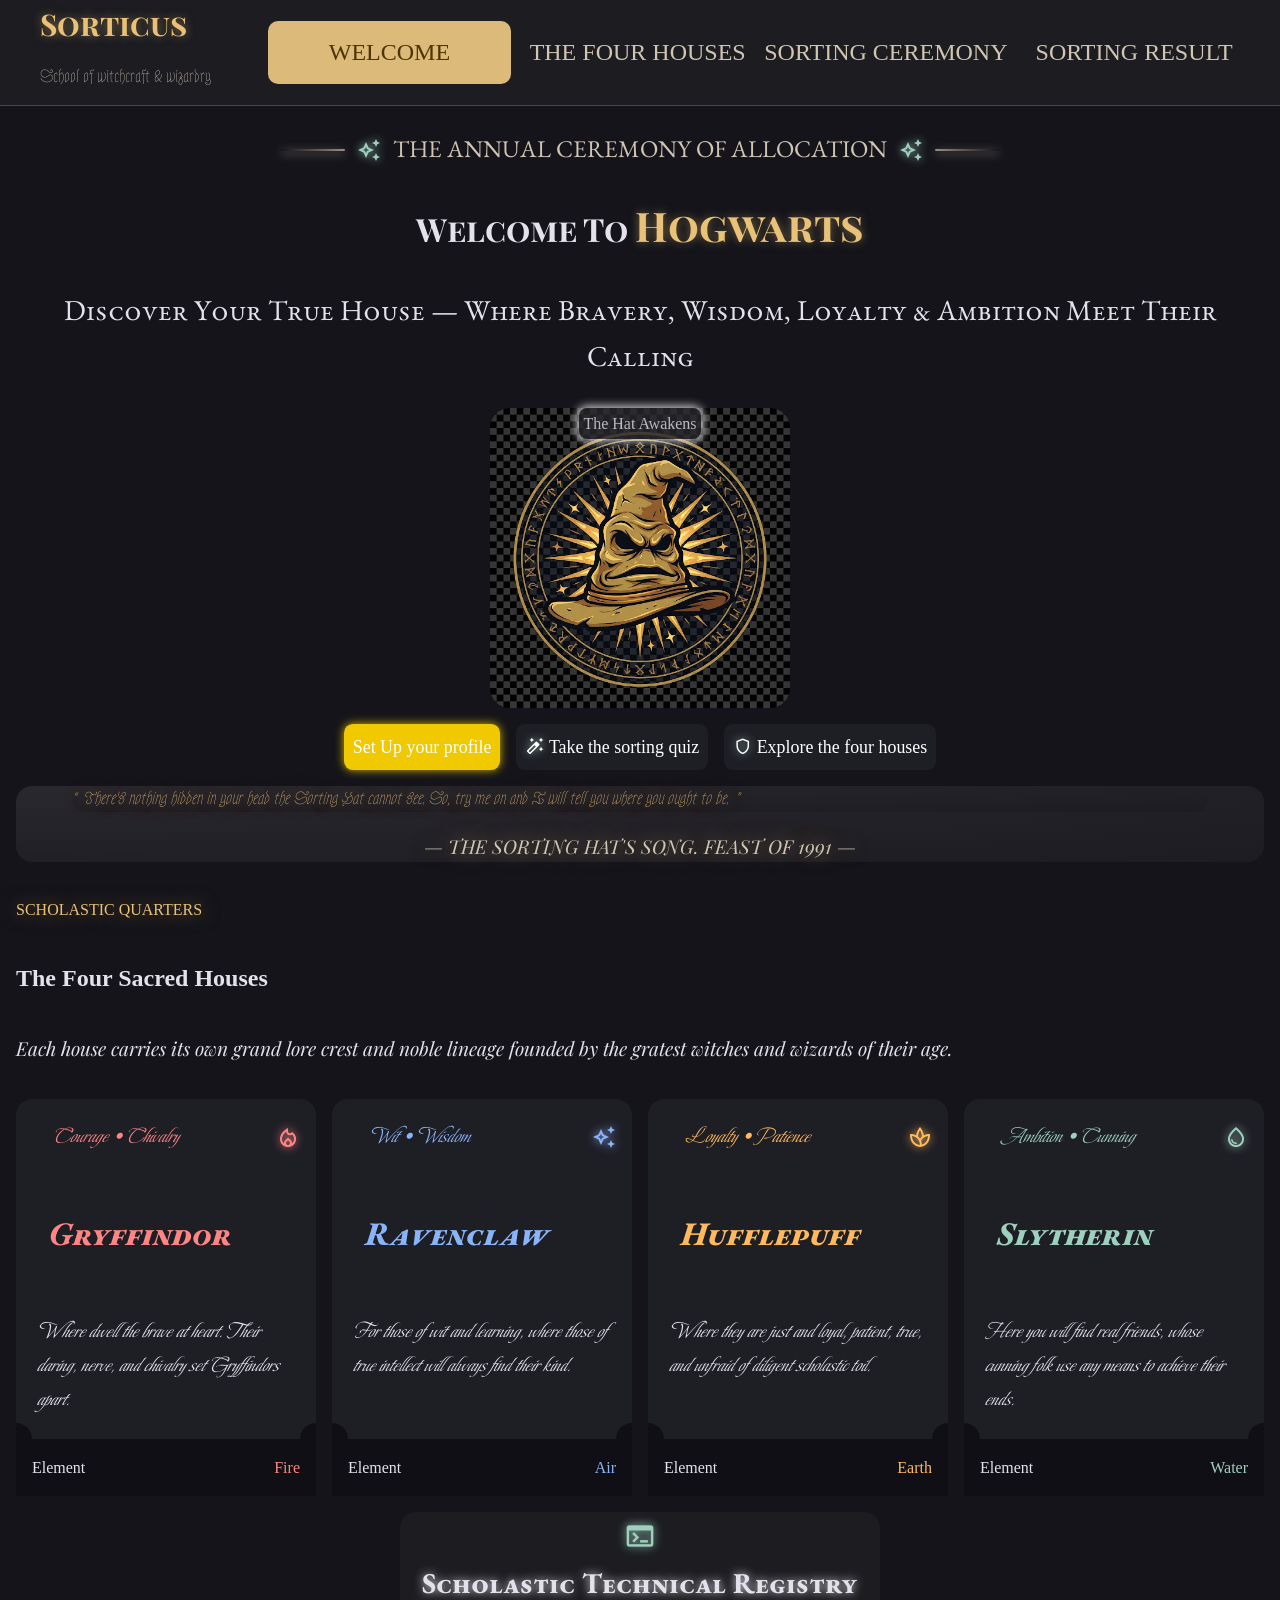
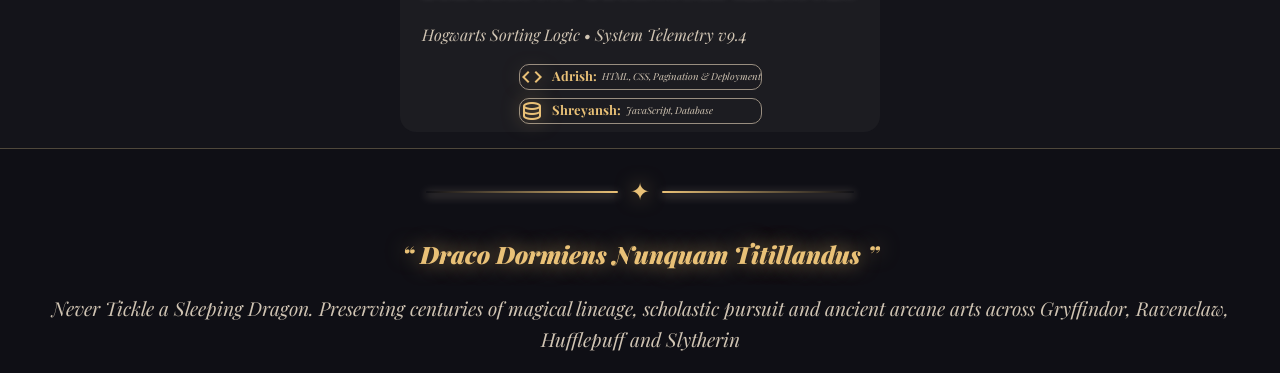
==== commit 151cb894: "Add files via upload" ====
--- a/index.html
+++ b/index.html
@@ -4,7 +4,7 @@
   <meta charset="UTF-8">
   <meta name="viewport" content="width=device-width, initial-scale=1.0">
   
-  <title>sorticus</title>
+  <title>Sorticus</title>
   <meta name="description" content="sorticus - A minimal, aesthetic sorting visualizer and playground.">
   <meta name="author" content="sorticus">
   <meta name="color-scheme" content="dark light">
@@ -24,18 +24,19 @@
   <link href="https://fonts.googleapis.com/css2?family=Astloch:wght@400;700&family=Beau+Rivage&family=EB+Garamond:ital,wght@0,400;0,500;1,400&family=Playfair+Display:wght@400;500;700&display=swap" rel="stylesheet">
   
   <!-- 2. Ligatures / Icons -->
-    <link href="https://fonts.googleapis.com/css2?family=Material+Symbols+Outlined:opsz,wght,FILL,GRAD@24,400,0,0&icon_names=spa,auto_awesome,local_fire_department,water_drop,auto_fix_high,shield,memory&display=swap" rel="stylesheet">
+    <link href="https://fonts.googleapis.com/css2?family=Material+Symbols+Outlined:opsz,wght,FILL,GRAD@24,400,0,0&icon_names=spa,auto_awesome,local_fire_department,water_drop,auto_fix_high,terminal,database,code,shield,memory&display=swap" rel="stylesheet">
 
   <!-- my own CSS files -->
-  <link rel="stylesheet" href="base-style.css">
-  <link rel="stylesheet" href="layout.css">
-  <link rel="stylesheet" href="animations.css">
+  <link rel="stylesheet" href="Base-style.css">
+  <link rel="stylesheet" href="Components.css">
+  <link rel="stylesheet" href="Layout.css">
+  <link rel="stylesheet" href="Animations.css">
 </head>
   <body>
     <header>
     <section role="banner" aria-label="Website Name">  
       <a class="project-name" href="index.html">
-         Hogwarts
+         Sorticus
       </a>
       <p>School of witchcraft &amp; wizardry</p>
       </section>
@@ -79,13 +80,13 @@
       </h1>
       <p class="kick-line">
         Discover Your True House &mdash; Where Bravery&comma; Wisdom&comma; Loyalty &amp; Ambition Meet Their Calling
-      </>
+      </p>
       <figure>
-        <figcaption>
+              <img alt="Enchanted Sorting Hat Emblem" src="Hat-chequered.jpg"
+ width="300" height="300" >
+ <figcaption>
            The Hat Awakens
         </figcaption>
-                  <img alt="Enchanted Sorting Hat Emblem" src="Hat-chequered.jpg"
- width="300" height="300" />
       </figure>
       
 <section class="action-btns" aria-label="Getting started actions">
@@ -127,99 +128,111 @@
             
 <article class="gryffindor" data-color="hsl(0 100% 76.08% / 0.5)" style="--color: hsl(0 100% 76.08%)">
  <div class="top">
-<span class="trait">Courage • Chivalry</span>
+<p class="trait">Courage • Chivalry</p>
 <span class="material-symbols-outlined" aria-hidden="true">local_fire_department</span>
 </div>
   <h3>Gryffindor</h3>
   <p>Where dwell the brave at heart. Their daring, nerve, and chivalry set Gryffindors apart.</p>
-  <footer>Element <span class="element">Fire</span></footer>
+  <footer class="house-footer">Element <span class="element">Fire</span></footer>
 </article>
 
 <article class="ravenclaw" data-color="hsl(217.09 88.71% 75.69% / 0.5)" style="--color: hsl(217.09 88.71% 75.69%)">
   <div class="top">
-  <span class="trait">Wit • Wisdom</span>
+  <p class="trait">Wit • Wisdom</p>
   <span class="material-symbols-outlined" aria-hidden="true">auto_awesome</span>
 </div>
   <h3>Ravenclaw</h3>
   <p>For those of wit and learning, where those of true intellect will always find their kind.</p>
-  <footer>Element <span class="element">Air</span></footer>
+  <footer class="house-footer">Element <span class="element">Air</span></footer>
 </article>
 
 <article class="hufflpuff" data-color="hsl(33.74 100% 68.63% / 0.5)" style="--color: hsl(33.74 100% 68.63%)">
     <div class="top">
-  <span class="trait">Loyalty • Patience</span>
-  <span class="material-symbols-outlined" aria-hidden="true">spa</span>
+  <p class="trait">Loyalty • Patience</p>
+  <span class="material-symbols-outlined" aria-hidden="true">spa</spqn>
 </div>
   <h3>Hufflepuff</h3>
   <p>Where they are just and loyal, patient, true, and unfraid of diligent scholastic toil.</p>
-  <footer>Element <span class="element">Earth</span></footer>
+  <footer class="house-footer">Element <span class="element">Earth</span></footer>
 </article>
 
 <article class="slytherin" data-color="hsl(from var(--tertiary) h s l / 0.5)" style="--color: var(--tertiary)">
     <div class="top">
-  <span class="trait">Ambition • Cunning</span>
-  <span class="material-symbols-outlined" aria-hidden="true">water_drop</span>
+  <p class="trait">Ambition • Cunning</p>
+  <span class="material-symbols-outlined" aria-hidden="true">water_drop</dpan>
 </div>
   <h3>Slytherin</h3>
   <p>Here you will find real friends, whose cunning folk use any means to achieve their ends.</p>
-  <footer>Element <span class="element">Water</span></footer>
+  <footer class="house-footer">Element <span class="element">Water</span></footer>
 </article>
         </section>
         
      <section class="registry" aria-labelledby="heading">
-        <div class="registry-system">
-          <span class="material-symbols-outlined">
-            memory
-          </span>
-            <h2 id="heading">
-              Scholastic Technical Registry
-            </h2>
-          </div> 
-            <p>
-              Hogwarts Sorting Logic • System Telemetry v9.4
-            </p>
-        
+      <div class="registry-system">
+        <span class="material-symbols-outlined" aria-hidden="true">terminal</span> 
+        <h2 id="heading">Scholastic Technical Registry</h2>
+      </div> 
+      <p>Hogwarts Sorting Logic • System Telemetry v9.4</p>
         <ul class="registry-credits">
           <li class="credit-adrish">
             <strong>
+              <span class="material-symbols-outlined gold">
+                code
+              </span> 
               Adrish:
             </strong>
             HTML, CSS, Pagination & Deployment
           </li>
           <li class="credit-shreyansh">
             <strong>
+               <span class="material-symbols-outlined gold">
+                database
+              </span> 
               Shreyansh:
             </strong>
-            JavaScript, Hat Verdict Logic & Python Integration
-          </li>
-          <li class="credit-annesha">
-            <strong>
-              Annesha:
-            </strong>
-            MySQL Database & Python Server Architecture
+            JavaScript, Database
           </li>
         </ul>
-      </section>
-
+        </ul>
+    </section>
   </main>
 
 <dialog id="dialog-modal">
-        <h2>
-          Set Up Your Profile
+        <a href="index.html" class="project-name">
+          Sorticus
+        </a>
+        
+        <h2 class="kicker">
+            Sign Up
         </h2>
         <form method="post">
-<section aria-label="Form Fields">          
-    <div>
-              <label for="input-first-name">
+<section aria-label="Form Fields">
+        
+        <div>   
+         <label for="input-dob">
+            Date of Birth:
+          </label>
+          <input id="input-dob" name="dob" type="date" required>
+        </div>
+        
+        <div>   
+         <label for="input-first-name">
             First Name:
           </label>
           <input id="input-first-name" name="first-name" type="text" required pattern="[A-Za-z]+"placeholder="Adrish">
           </div>
           <div>
               <label for="input-last-name">
-            last Name:
+            Last Name:
           </label>
           <input id="input-last-name" name="last-name" type="text" required pattern="[A-Za-z]+" placeholder="Datta">
+          </div>
+          
+          <div>   
+         <label for="input-first-name">
+            Email: 
+          </label>
+          <input id="input-mail" name="mail" type="mail" required pattern="@[A-Za-z]+.com"placeholder="xxx@xx.com" autocomplete="mail">
           </div>
           </section>
           <section aria-label="Action buttons for The Form" class="form-buttons">
@@ -230,7 +243,7 @@
               Submit
           </button>
           
-          <button type="button" command="close" class="close-dialog" commandfor="dialog-modal">
+          <button type="button" command="close" class="close-dialog" commandfor="dialog-modal" autofocus>
             Close
           </button>
           </section>
@@ -241,7 +254,7 @@
         <p class="kicker gold">
           ✦  
         </p>
-        <q class="gold" style="font-family:unset;">
+        <q class="gold" style=" font-family:var(--font-playfair); ">
           Draco Dormiens Nunquam Titillandus
         </q>
       <p class="description">
@@ -249,4 +262,4 @@
       </p>
     </footer>
     </body>
-  </html>+  </html>
--- a/Base-style.css
+++ b/Base-style.css
@@ -0,0 +1,176 @@
+/* =====================================================
+   BASE STYLES
+   Theme tokens, resets, document defaults and global text/link styles.
+   ===================================================== */
+
+/* Color variables */
+:root {
+  --background: hsl(240 14% 9%);
+  --surface-container: hsl(240 11% 13%);
+  --surface-container-low: hsl(240 9% 12%);
+  --surface-container-lowest: hsl(240 18% 7%);
+  --surface-container-high: hsl(248 7% 17%);
+  --on-background: hsl(260 18% 90%);
+  --on-surface: hsl(260 18% 90%);
+  --on-surface-variant: hsl(35 24% 76%);
+  --primary: hsl(39 72% 69%);
+  --tertiary: hsl(156 36% 72%);
+  --primary-container: hsl(39 39% 57%);
+  --on-primary-container: hsl(41 100% 15%);
+  --outline: hsl(35 11% 55%);
+  --outline-variant: hsl(39 15% 27%);
+  
+  --on-error: hsl(357 100% 21%);
+  --on-error-container: hsl(6 100% 92%);
+
+  --on-valid: hsl(142 100% 21%);
+  --on-valid-container: hsl(142 70% 92%);
+  
+  /* ==== FONTS ==== */
+  --font-playfair: "Playfair Display", serif;
+  --font-garamond: "EB Garamond", Georgia, serif;
+  --font-astloch: "Astloch", "Segoe Print", "Bradley Hand", "Comic Sans MS", cursive;
+  --font-beau-rivage: "Beau Rivage", "Segoe Script", "Brush Script MT", "Lucida Handwriting", cursive;
+  
+  overflow-x:clip;
+  
+}
+
+
+
+/* === CSS RESETS === */
+*,*::before,*::after{
+    box-sizing:border-box;
+    line-height:1.6;
+}
+
+
+
+button{
+  border: none;
+  background-color: var(--surface-container);
+  
+  padding-inline: 0.5em;
+  padding-block: 0.5em;
+  
+  border-radius: 0.5em;
+  corner-shape: squircle;
+  
+  font-family:var(--font-garmond);
+}
+
+
+
+img{
+    display:inline-block;
+    max-inline-size:100%;
+    block-size:auto;
+    font-style:italic;
+    vertical-align:middle;
+    border-radius:20px;
+    corner-shape:squircle;
+}
+
+
+
+ul,ol{
+    list-style-type:none;
+}
+
+
+
+input{
+        border:none;
+        border-radius: 5px;
+}
+
+
+
+::selection{
+    background-color: var(--tertiary);
+    color: #fff;
+}
+
+
+html{
+    color-scheme:dark;
+    scroll-behavior:smooth;
+    scroll-padding-top:12vh;  
+}
+
+
+
+body{
+    margin:0;
+    background-color:var(--background);
+    color: var(--on-background);
+    min-block-size:100svb;
+}
+
+
+/* ===== HEADINGS ===== */
+h1 {
+  text-align: center;
+  font-family: var(--font-playfair);
+  font-variant: small-caps;
+}
+
+
+
+.kick-line{
+  text-align: center;
+  font-family: var(--font-garamond);
+  font-variant: small-caps;
+  font-size:clamp(0.8em, 0.13em + 2.09vw, 2em);
+  margin-inline:0.5em;
+}
+
+
+
+/* === ANCHOR LINKS === */
+a:not(.project-name):link, 
+a:not(.project-name):visited, 
+a:not(.project-name):hover, 
+a:not(.project-name):active {
+  text-decoration: none;
+  text-transform:uppercase;
+  text-align:center;
+  color: var(--on-surface-variant);
+  font-size: clamp(0.6em, 0.29em + 1.57vw, 1.5em);
+}
+
+
+
+a:not(.project-name):hover{
+    color: var(--on-primary-container);
+    background-color: hsl(from var(--primary-container) h calc(s + 10) calc(l + 5));
+}
+
+
+
+:where(.material-symbols-outlined:not(.next-question)){
+    color:var(--tertiary);
+    vertical-align:center;
+    text-shadow: 0 0 10px var(--tertiary);
+}
+
+
+
+a:not(.project-name)[aria-current="page"]{
+    background-color: hsl(from var(--primary-container) h calc(s + 20) calc(l + 10));
+    color: var(--on-primary-container);
+}
+
+
+
+.project-name{
+      text-decoration: none;
+      text-shadow:0 0 10px hsl(from var(--primary) h s l / 0.5);
+      font-style: normal;
+      font-variant: small-caps;
+      font-weight: bold;
+      font-size: clamp(1.15em, 0.68em + 1.48vw, 2em);
+      line-height: 1.6;
+      font-family: var(--font-playfair);
+      color:var(--primary);
+}
--- a/Components.css
+++ b/Components.css
@@ -0,0 +1,590 @@
+/* =====================================================
+                   REUSABLE COMPONENTS
+   Header, Footer, Buttons, dialogs, quotes, kickers, registry
+   panels and figure styles.
+   ===================================================== */
+   
+/* === HEADER === */
+
+header{
+    position:sticky;
+    inset:0;
+    z-index:2;
+    display:flex;
+    justify-content:space-around;
+    align-items:stretch;
+    background-color: var(--surface-container-low);
+    border-bottom: 1px solid var(--outline-variant);
+    padding-inline-start:1em;
+    padding-block:0;
+}
+
+header section p{
+    font-size:clamp(0.6em, 0.46em + 0.7vw, 1rem);
+    font-family:var(--font-astloch);
+    color: var(--on-surface-variant);
+}
+
+header section{
+    justify-self:1em;
+}
+
+nav{
+    margin:auto 0;    
+    padding:0;
+    display:flex;
+}
+
+nav ul{
+    display:grid;
+    grid-template: 1fr / repeat(4,1fr);
+    place-items:stretch; 
+    gap:5px;
+    margin:0;   
+    padding-inline-start:0.5em;
+    list-style-type:none;
+}
+
+nav, nav ul, nav ul li {
+    block-size: 100%;
+}
+
+nav ul li{
+    display:flex;
+}
+
+nav ul li a{
+    display:grid;
+    place-items:center;
+    min-inline-size:100%;
+    min-block-size:100%;
+    padding-block:0.5em;
+    border-radius: 10px;
+    corner-shape:squircle; 
+}
+
+nav ul li{
+    display: flex;
+}
+
+/* ===== FOOTER ===== */
+footer:not(.house-footer){
+    margin:0;
+    margin-block-start:1em;
+    padding-inline:1em;
+    display:grid;
+    place-content:end;
+    background-color: var(--surface-container-lowest);
+    border-top: 1px solid var(--outline-variant);
+    color: var(--on-surface-variant);
+    
+}
+
+footer q, footer p{
+    text-align:center;
+}
+
+footer q{
+    font-size:clamp(0.8em, 0.56em + 1.22vw, 1.5em);
+    font-style:italic;
+    font-weight:900;
+}
+
+/* ===== KICKER ===== */
+.kicker{ 
+    display:flex;
+    gap:0.5em;
+    justify-content:center;
+    align-items:center;
+    
+    text-transform:uppercase;
+    text-align:center;
+    
+    font-size:clamp(0.5em, 0.15em + 1.74vw, 1.5em);
+    font-family:var(--font-garamond);
+    color: var(--on-surface-variant);
+}
+
+
+
+.kicker::before,.kicker::after{
+    content:'';
+    min-inline-size: 5svi;
+    min-block-size: 2px;
+    padding-inline:1em;
+    
+    border-radius:1em;
+    corner-shape:squircle;
+    background-image:linear-gradient(to left, var(--outline), var(--background));
+    box-shadow: 0 2.5px 10px var(--outline);
+}
+
+
+
+.kicker::after{
+    background:linear-gradient(to right, var(--outline), var(--background));
+}
+
+
+
+.kicker.gold::before,.kicker.gold::after{
+    content:'';
+    min-inline-size:15svi;
+    padding-inline:0.5em;gre
+    min-block-size: 2px;
+    background-image:linear-gradient(to left, var(--primary), hsl(from var(--surface-container) h s l / 0));    
+}
+
+
+
+.kicker.gold::after{
+    background-image:linear-gradient(to right, var(--primary), hsl(from var(--surface-container) h s l / 0));
+}
+
+
+
+.gold{
+    color:var(--primary);
+    text-shadow:0 0 20px hsl(from var(--primary) h s l / 0.6);
+}
+
+
+
+.glow{
+    font-size: clamp(0.8em, 0.7em + 0.45vw, 1.1em);
+}
+
+
+.motto{
+    font-size: clamp(0.6em, 0.45em + 0.7vw, 1.1em);
+}
+
+
+/* === QUOTES === */
+.description{
+    font-size:clamp(0.6em, 0.39em + 1.04vw, 1.2em);
+    font-style:italic;
+    margin-inline:1em;
+    text-align:center;
+    color: var(--on-surface-variant);
+    font-family:var(--font-playfair);
+}
+
+[aria-label="Quote of the Sorting Hat"],blockquote > p:not(.inquest-quote){
+    background-image: radial-gradient(at top left, var(--surface-container-high), var(--surface-container-low));
+    font-family:var(--font-astloch);
+    margin-inline:1em;
+    border-radius: 1em;
+    corner-shape: squircle;
+    
+    font-style:italic;
+}
+
+
+
+blockquote > p::before{
+    content:"\201C";
+    margin-inline-end:0.175em;
+}
+
+
+
+blockquote > p::after{
+    content:"\201D";
+    margin-inline-start:0.175em;
+}
+
+
+
+q{
+    font-family:var(--font-astloch);
+}
+/* === DECOR === */
+
+.house-grid section{
+    position:relative;      
+}
+
+.decor{
+  position:absolute;
+  width:1em;
+  height:1em;
+  --_b: 2px solid hsl(from var(--outline) h s l / 0.6);
+}
+
+.decor:nth-of-type(1){
+  inset:1em auto auto .5em;
+  border-block-start:var(--_b);
+  border-inline-start:var(--_b);
+}
+.decor:nth-of-type(2){
+  inset:1em .5em auto auto;
+  border-block-start:var(--_b);
+  border-inline-end:var(--_b);
+}
+.decor:nth-of-type(3){
+  inset:auto .5em .5em auto;
+  border-block-end:var(--_b);
+  border-inline-end:var(--_b);
+}
+.decor:nth-of-type(4){
+  inset:auto auto .5em 1em;
+  border-block-end:var(--_b);
+  border-inline-start:var(--_b);
+}
+
+
+/* == CREDITS == */
+.registry{
+    inline-size:clamp(15em,75svi,30em);
+    
+    margin-inline:auto;
+    padding-inline:0;
+    padding-block:0.5em;
+    background-color: var(--surface-container-low);
+    corner-shape:squircle;
+    border-radius:1em;
+    
+    display:grid;
+    place-items:center start;
+    gap:1em;
+    place-content:center;
+}
+
+.registry-system {
+    display:grid;
+    items-content:center;
+    place-items: center;
+    gap:0.5em;
+    color: var(--on-surface);
+        h2 {
+        font-variant:small-caps;
+        font-family:var(--font-garamond);
+        font-size: clamp(1.175rem, 1rem + 1vw, 4rem);
+        text-shadow: 0 0 10px  var(--on-surface);
+        text-wrap:balance;
+        margin: 0; 
+        
+    }
+    span{
+            font-size:2em;
+    }
+}
+
+.registry p{
+    font-size: clamp(0.75rem, 0.65rem + 0.51vw, 1rem);
+    text-align:center;
+    font-style:italic;
+    margin: 0;
+    font-family:var(--font-playfair);
+    color: var(--on-surface-variant);
+}
+
+ul.registry-credits{
+    display:grid;
+    place-content:center;
+    place-items: center;
+    grid-template-rows:1fr 1fr;
+    
+    gap:1ch;
+    padding:0;
+    margin:0;
+    
+    inline-size:100%;
+    
+    li{
+        display:flex;
+        align-items:center;
+        justify-content:start;
+        gap:1ch;
+        inline-size:100%;
+        block-size:100%;
+        margin:0;
+        font-size:0.6em;
+        font-style:italic;
+        font-family:var(--font-playfair);
+        color: var(--on-surface-variant);
+        background-color: var(--surface-container-low) !important;
+        border:1px solid var(--outline);
+        border-radius: 10px;
+        corner-shape:squircle;
+        
+        strong{
+            display:flex;
+            align-items:center;
+            gap:1ch;
+            font-size:1.35em;
+            font-style: normal;
+            color: var(--primary);
+        }
+    }
+}
+
+/* === DIALOG / MODALS === */
+
+dialog{
+    min-block-size:100svb;
+    min-inline-size:100svi;
+    border:none;
+    background-image: radial-gradient(at top left, var(--surface-container-low),var(--surface-container-lowest) 50%);
+    
+    .project-name{
+        display:block;
+        text-align:center;
+        font-size: clamp(1.175rem, 1.5056rem + 10vw, 6rem);
+    }
+    
+    .kicker{ 
+    display:block;
+    font-size: clamp(1rem, -0.9444rem + 6.9136vw, 4.5rem);
+    color:white;   
+    
+        &::before, 
+        &::after{
+            box-shadow:none;
+            block-size:0.5rem;
+            inline-size:80svi;
+            max-inline-size:15rem;
+            background:var(surface-container-high);
+            background-image:unset;
+        }
+    } 
+}
+
+    
+dialog section:first-of-type{
+    display:grid;
+    grid-template-rows:repeat(4,1fr);
+    gap:0.5em;
+    place-items:center;
+}
+
+
+
+dialog section > div{
+    display:grid;
+    justify-items:start;
+    align-items:center;
+    grid-template-rows:subgrid;
+    grid-row:span 2;
+    inline-size:75svw;
+    max-inline-size:800px;
+    gap:0.2em;
+    
+    label{
+        font-family:var(--font-garamond);
+        font-weight:bold;
+    }
+    
+    input{
+        inline-size:100%; 
+        padding:1em;
+    }
+}
+
+dialog > form > section.form-buttons {
+  
+  display: flex;
+  gap: 0.75em;
+  justify-content:start;  
+  align-items:end;
+  padding:0;
+  margin-block-start: 1em;
+  inline-size:100%;
+
+  & button {
+    padding-block: 0.6em;
+    padding-inline: 1.2em;
+    border: none;
+    
+    border-radius: 10px;
+    corner-shape:squircle;
+    
+    cursor: pointer;
+    background-color: hsl(240 5% 18%);
+    
+    color: hsl(0 0% 85%);
+    transition: 0.2s;
+    font-variant:small-caps;
+    font-family:var(--font-garamond);
+    
+  }
+
+  & button[type="reset"] {
+    background-color: hsl(240 5% 18%);
+    color: hsl(0 0% 85%);
+  }
+
+  & button[type="submit"] {
+    background-color: hsl(262 83% 58%);
+    color: hsl(0 0% 100%);
+    font-weight: 800;
+  }
+
+  & button.close-dialog {
+    background-color: hsl(240 5% 18% / 0.6);
+    color: hsl(0 0% 70%);
+    border: 1px solid hsl(0 0% 100% / 0.1);
+    margin-inline:auto 0.5em;
+  }
+  
+  & button:hover {
+    filter: brightness(1.15);
+  }
+  & button[type="submit"]:hover {
+    background-color: hsl(262 83% 64%);
+    box-shadow: 0 0 15px hsl(262 83% 58% / 0.5);
+  }
+}
+
+
+
+input[type="text"]:user-valid{
+    border: 2px solid var(--on-valid-container);
+    &:placeholder{
+        color:var(--on-valid);
+    }
+}
+
+
+
+input[type="text"]:user-valid:placeholder{
+    color:var(--on-valid);
+}
+
+
+
+input[type="text"]:user-invalid{
+    border: 2px dashed var(--on-error-container);
+    
+    &:placeholder{
+        color:var(--on-error);
+    }
+}
+
+
+
+input[type="text"]:user-invalid:placeholder{
+    color:var(--on-error);
+}
+
+
+
+input[type="radio"]{
+    display:inline-block;
+    appearance:none;
+    background: var(--surface-container-high);
+    
+    inline-size: 10%;
+    block-size: auto;
+    aspect-ratio:1;
+    
+    display:flex;
+    align-items:center;
+    justify-content:center;
+    
+    border-radius: 0.5em;
+    
+    transition: all 2s;
+    &::before{
+        content:attr(data-text);
+    }
+    
+    &:checked{
+        background: hsl( from var(--primary) h s 50%);
+        scale:1.25;
+    }
+}
+
+article.option-card label{
+    width: 100%;
+    height: 100%;
+    
+    font-family:var(--font-garamond);
+    text-align:center;
+    padding:1em;
+}
+
+/* === FIGURES === */
+
+figure{
+   all:revert;
+   
+   margin-block:1em;
+   
+   display: grid;
+   place-items: start center;
+       
+       img{
+           grid-column:1/2;
+           grid-row:1/2;
+           aspect-ratio:1;
+       }
+       
+       figcaption{
+           all:revert;
+           
+           grid-column:1/2;
+           grid-row:1/2;
+           
+           opacity:0.8;
+           
+           padding-inline:0.25em;
+           padding-block: 0.175em;
+           
+           margin-block-end:0.25em;
+           
+           background-color: var(--surface-container-high);
+           border-radius: .5em;
+           box-shadow: 0 0 10px 2px white;
+           
+       }
+       
+   }
+
+/* === BUTTON === */
+.action-buttons{
+    display:flex;
+    align-items:center;
+    justify-content:end;
+    gap:1em;
+    padding-inline-end:2em;
+}
+
+/* === BUTTONS === */
+.action-btns{
+    display:flex;
+    flex-flow: row wrap;
+    justify-content:center;
+    align-content:center;
+    gap:1em;
+}
+
+
+.btn--accent,.btn--ghost{
+    display:flex;
+    align-items:center;
+    gap:0.25em;
+    justify-content:space-between;
+}
+
+
+
+.btn,.btn > .btn__icon{
+    font-size:clamp(0.875em, 0.8em + 0.4vw, 1.125em);
+    color:initial;
+    box-shadow:unset;
+}
+
+
+
+.btn--primary{
+    background: hsl( from gold h calc(s + 10) calc(l - 5));
+    box-shadow:  0 0  10px  hsl( from gold h calc(s + 10) calc(l - 10));
+}
+
+
+
+button.close-dialog{
+    justify-self:end;
+}
--- a/Layout.css
+++ b/Layout.css
@@ -0,0 +1,657 @@
+/* =====================================================
+   LAYOUTS
+   Site header/navigation/footer and page-specific structural layouts.
+   ===================================================== */
+
+/* === HOUSE  === */
+section.house-section {
+  display: grid;
+  grid-template-columns: repeat(auto-fit, minmax(250px, 1fr));
+  gap: 1em;
+  padding: 1em;
+}
+
+
+
+.sacred-house-desc{
+    margin-block-start:0;
+    font-family: var(--font-playfair);
+    font-weight:light;
+    font-style:italic;
+    font-size:clamp(0.9em, 0.8em + 0.5vw, 1.25em);
+    
+}
+
+
+section.house-section > *:not(article) {
+  grid-column: 1 / -1;
+}
+
+
+
+/* === CARDS === */
+section.house-section article {
+  display: grid;
+  grid-template-columns: 1fr;
+  grid-template-rows: subgrid;
+  grid-row: span 4;
+  
+  gap:0;
+  
+  background-color: var(--surface-container);
+  border-radius: 1em;
+  corner-shape: squircle;
+  transition: scale 0.25s 0.175s;
+}
+
+
+
+section.house-section article:hover {
+  background-image: radial-gradient(at top left, attr(data-color type(<color>)), transparent);
+  scale: 1.05;
+}
+
+
+
+.top{
+    display:flex;
+    justify-content:space-between;
+    align-items:center;
+    
+    padding-inline:1em;
+    color:var(--color);
+    
+    .material-symbols-outlined{
+        color:var(--color);
+        text-shadow:0 0 10px var(--color);
+    }
+}
+
+
+section.house-section article h3,
+section.house-section article p {
+  padding-inline: 1em;
+  font-style:oblique;
+}
+
+
+
+section.house-section article h3 {
+  color: var(--color);
+  font-family: var(--font-garamond);
+  font-variant: small-caps;
+  font-weight:900;
+  font-size:clamp(1.5em, 1.1em + 1.2vw, 2.25em);
+}
+
+
+
+.house-section article p{
+  font-family: var(--font-beau-rivage);
+  font-size:clamp(1em, 0.85em + 0.6vw, 1.35em);
+}
+
+
+
+section.house-section > article > footer {
+  all: unset;
+  display: flex;
+  justify-content: space-between;
+  align-items: end;
+  padding-inline: 1em;
+  padding-block: 1em;
+  background-color: var(--surface-container-lowest);
+  position:relative;
+}
+
+
+
+section.house-section > article > footer::before{
+  content:'';
+  background-color: var(--surface-container-lowest);
+  width: 1em;
+  height: 1em;
+  border-radius: 0 100% 0 0;
+  corner-shape:scoop;
+  
+  position:absolute;
+  top:0;
+  left:0;
+  transform: translateY(-100%);
+}
+
+
+
+section.house-section > article > footer::after{
+  content:'';
+  background-color: var(--surface-container-lowest);
+  width: 1em;
+  height: 1em;
+  border-radius: 100% 0 0 0;
+  corner-shape:scoop;
+  
+  position:absolute;
+  top:0;
+  right:0;
+  transform: translateY(-100%);
+}
+
+
+section.house-section > article > footer > span.element {
+  color: var(--color);
+}
+
+
+
+section[aria-label="Action buttons for The Form"]{
+    display:flex;
+    inline-size:100%;
+    gap:1em;
+    align-items:center;
+    justify-content:start;
+}
+
+/* ======== THE FOUR HOUSES ======== */
+
+.house-ul{
+    padding-inline:0;        
+    display:flex;
+    jsutify-content:center;
+    align-items:center;
+    flex-flow: row wrap;
+    justify-content:center;
+    align-content:center;
+    gap:0.5em;
+}
+
+
+
+.house-ul li{
+    margin:0;
+    font-size: clamp(0.6em, 0.29em + 1.57vw, 1.5em);
+    background-color: var(--surface-container-low);
+    border-radius: 10px;
+    corner-shape:squircle;
+    block-size:100%;
+    padding-inline:0.75em;
+    padding-block:1em;
+    
+    & a{
+        inline-size:100%;
+        block-size:100%;
+    }
+}
+
+
+
+.house-grid{
+    display:grid;
+    grid-template-columns:repeat(auto-fit,minmax(200px, 1fr));
+    grid-template-rows:repeat(10,auto);
+    place-items:center;
+    gap:0.5em;
+    
+    & > section{    
+        background-image: linear-gradient(to bottom, 
+        hsl(from attr(data-color type(<color>),
+         var(--color)) h s 15%) 30%,
+         var(--surface-container-high));
+    
+        border-radius: 10px;
+        corner-shape:squircle;
+    
+        display:grid;
+        place-items:center;
+        grid-template-rows:subgrid;
+        grid-row:span 10;
+        gap:0;
+    
+        padding-block-start:0.5em;
+        padding-inline:0em;
+    
+        h2{
+            font-family:var(--font-playfair);
+            font-size:clamp(1.25em, 1em + 1vw, 2em);
+        }
+    
+        img{
+            inline-size: clamp(100px,15vw,300px);
+            block-size: auto;
+        }
+        
+        .element-ghost{
+            display:flex;
+            justify-content:space-around;
+            align-items:center;
+            
+            margin-block:1em;
+            padding-block:1em;
+            inline-size:100%;
+            font-size:clamp(0.875em, 0.8em + 0.4vw, 1.15em);
+            p{
+                display:flex;
+                align-items:center;
+                gap:5px;
+                span.material-symbols-outlined{
+                    color:hsl(from var(--color) h s 55%);
+                    text-shadow: 0 0 10px 
+                    hsl(from var(--color) h s 55%);
+                    font-size: 18px;
+                    font-variation-settings: 'FILL' 0, 'wght' 600, 'GRAD' 0, 'opsz' 20;
+                }
+            }
+        }
+    }
+}
+
+
+
+ul.qualities{
+    display:flex;
+    justify-content:center;
+    flex-flow: row wrap;
+    padding:0;
+    gap:0.25em;
+        
+    margin:0;
+    li{
+        background-color: hsl(from var(--color) calc(h + 10) 100% 30%);
+        padding-block: 0.25em;
+        padding-inline:0.5em;
+        margin:0;
+        text-align:center;
+        font-family:var(--font-garamond);
+        font-size:clamp(0.75em, 0.7em + 0.25vw, 0.9em);
+        border-radius:1em;
+        corner-shape:squircle;
+    }
+}
+
+
+
+.house-grid > section > article:not(.Quote){
+    background-color: var(--surface-container-low);
+    padding-inline: 0.175em;
+    padding-block: 0.25em;
+    margin-block:0.5em;
+    margin-inline:0.25em;
+    
+    border-radius: 15px;
+    corner-shape:squircle;
+    
+    h3{
+        color:var(--primary);
+        font-family:var(--font-garamond);
+        font-style:italic;
+        font-size:clamp(0.8em, 0.5em + 0.5vw, 1.35em);
+    }
+    
+    p{
+        font-size:clamp(0.5em, 0.55em + 0.3vw, 1em);
+        font-family:var(--font-playfair);
+    }
+}
+
+
+
+/* ==== QUIZ ==== */
+
+h2.quiz{
+    font-size: clamp(1em, 0.13em + 4.35vw, 3.5em);
+    font-family:var(--font-playfair);
+    text-shadow:unset;
+    
+    span:last-of-type{
+        font-size: clamp(0.8em, 0.1em + 3.48vw, 2.8em);
+        color: hsl(from var(--surface-container-high) h s 40%) ;
+        font-style:italic;
+    }
+}
+
+
+
+ol{
+    display:flex;
+    align-content:center;
+    justify-content:center;
+    gap:1em;
+    flex-flow:row wrap;
+    
+    li{
+        background-image:radial-gradient(at top left, var(--surface-container-high) 50%, var(--surface-container-low));
+       
+        font-size: clamp(0.8em, 0.1em + 2.48vw, 2em);
+        padding-inline: 0.75em;
+        padding-block: 0.5em;
+        
+        border-radius: 0.5em;
+        corner-shape:squircle;
+    }
+}
+
+
+
+.sorting-hat{
+    display: grid;
+    grid-template-columns: 1fr 2fr;
+    gap: 1em;
+    place-items:center;
+    place-content:center;
+    
+    padding:0;
+    padding-inline:1em;
+    padding-block: 1em;
+    background-color: var(--surface-container-high);
+    
+    & *{
+        padding: 0;
+        margin: 0;
+   }
+   
+   figure{
+       place-items:end center;
+       
+       img{
+           max-inline-size:15em;
+       }
+   }
+   
+   & > div > p{
+        color:var(--primary);
+        font-style:italic;
+        font-size: clamp(0.25em, 1vw + 0.25em, 2em);
+    }
+
+    blockquote{
+        grid-column: 2 / 3;
+        margin: 0;
+        p{
+            font-style:italic;
+            font-size: clamp(0.6em, 1.5vw + 0.4em, 3em);
+        }
+    }
+}
+
+
+
+.question :where(#options-group){
+        border:none;
+        
+        display:grid;
+        gap:1em;
+        grid-template-columns:
+        repeat(auto-fit,minmax( min(100%,350px),1fr));
+        grid-template-rows:auto auto;
+        
+        .option-card{
+            display:grid;
+            grid-row:span 1;
+            grid-template-rows:subgrid;
+            
+            background-color: var(--surface-container-low) ;
+            
+            padding-inline:1em;
+            border-radius: 1em;
+            corner-shape:squircle;
+            transition-property:scale,background-position;
+            transition-duration: 2s;
+            transition-timing-function:ease;
+            
+            &:active,
+            &:focus, 
+            &:hover{
+                animation-name: glow-up;
+                animation-duration: 2s;
+                animation-delay: 500ms;
+                animation-fill-mode: forwards;
+            }
+            
+            [role="heading"]{
+                font-size:1.5em;
+                display:block;
+                margin-block: 0.25em 1em;
+                font-weight:bold;
+            }
+            
+            [role="paragraph"]{
+                display:block;
+                margin-block: 0.25em 1em;
+            }
+        }
+    }
+   
+.question button{
+    display:flex;
+    background-color:var(--surface-container-low);
+    align-items:center;
+    justify-content:end;
+    gap:1em;
+    padding-inline-end:2em;
+}
+
+
+
+/* === PROFILE === */
+
+p.registrat{
+    font-family:var(--font-garamond);
+    font-size:0.75rem;
+    display:flex;
+    gap:1ch;
+    align-items:center;
+
+    span:not(span.gold){
+        background-color:var(--surface-container-low);
+        padding:5px;
+        border-radius:0.25em;
+        color:var(--primary);
+        text-shadow:none;
+    }
+}
+
+main:has(p.registrat) :where(section:first-of-type){
+    display:grid;
+    place-content:center;
+    inline-size:90%;
+    aspect-ratio:1;
+    margin-inline:auto;
+    background:var(--surface-container-high);
+    margin-block-end:1em;
+    border-radius:0.5em;
+    corner-shape:squircle;
+
+    *{
+        margin:0;
+    }
+    
+    article{
+        display:grid;
+        place-items:center;
+        gap:0.5em;
+    }
+}
+
+:where(main:has(p.registrat)) :where(section:first-of-type) article h2.kicker{
+    font-size:0.4em;
+    
+    &::before,
+    &::after{
+        inline-size:4ch;
+        box-shadow:none;
+    }
+}
+
+:where(main:has(p.registrat)) :where(section:first-of-type) article h3{
+    margin-block-start:1ch;
+    text-transform:uppercase;
+    font-family:var(--font-garamond);
+    color:hsl(from var(--primary) h s 50%);
+    text-wrap:balance;
+    text-align:center;
+}
+
+:where(main:has(p.registrat)) :where(section:first-of-type) article h3 + p{
+    font-size:0.8em;
+    font-style:italic;
+    font-family:var(--font-playfair);
+    color:var(--on-surface-variant);
+}
+
+:where(main:has(p.registrat)) :where(section:first-of-type) article figure{
+    display:flex;
+    flex-direction:column;
+    gap:1ch;
+    align-items:center;
+
+    img{
+        width:clamp(7.5em,25vw,100%);
+        aspect-ratio:1;
+    }
+
+    figcaption{
+        all:initial;
+        font-weight:bold;
+        color:hsl(from var(--primary) h s 50%);
+        font-size: clamp(1.175rem, -0.95rem + 7.5556vw, 5rem);
+        text-wrap:balance;
+        font-family:var(--font-garamond);
+        inline-size:fit-content;
+    }
+}
+
+:where(main:has(p.registrat)) :where(section:first-of-type) article p + strong{
+    font-family:var(--font-garamond);
+    font-size: clamp(2rem, -0.2222rem + 7.9012vw, 6rem);
+    border-bottom: 2px solid 
+    hsl(from var(--primary) h s 50%);
+    border-radius: 0.5em;
+}
+
+:where(main:has(p.registrat)) :where(section:first-of-type) article p:has(strong){
+    font-family:var(--font-garamond);
+    font-size: clamp(0.5rem, -1.3889rem + 6.716vw, 3.9rem);
+    color:var(--on-surface-variant);
+    text-transform:uppercase;
+    display:flex;
+    align-items:center;
+    flex-direction:column;
+    
+    strong{
+        font-size: clamp(1rem, -0.6667rem + 5.9259vw, 4rem);
+        
+    }
+}
+
+:where(main:has(p.registrat)) :where(section:first-of-type) article blockquote{
+    margin-block-start:1ch;
+    display:grid;
+    place-items:center;
+    
+    p{
+        inline-size:80%;
+        max-inline-size:fit-content;
+        text-wrap:balance;
+    }
+}
+
+:where(main:has(p.registrat)) :where(section:first-of-type) article div:last-of-type{
+    margin-block:1ch;
+    display:flex;
+    gap:2ch;
+    justify-content:end;
+    align-items:end;
+    inline-size:100%;
+    padding-inline-end:1em;
+    
+    p{
+        display:flex;
+        flex-direction:column;
+        gap:0.1em;
+        
+        span:first-of-type{
+            font-size:0.8em;
+            font-family:var(--font-playfair);
+            font-style:italic;
+        }
+        span:last-of-type{
+            font-size:0.4em;
+            color:var(--on-surface-variant);
+            font-family:var(--font-garamond);
+            font-style:italic;
+            text-transform:uppercase;
+        }
+    }
+}
+
+section:where(:has(h2[class="gold"])){
+       
+       display:grid;
+       place-items:center;
+       margin-block-end:1em;
+       padding-block-end:1em;
+       
+       h2{
+           font-family:var(--font-playfair);
+       }
+       
+        div{
+            background-color:var(--surface-container);
+            display:flex;
+            overflow-x:auto;
+            overflow-y:clip;
+            inline-size:80%;
+            scroll-snap-type:x mandatory;
+            gap:1em;
+            
+        & *{
+            margin:0;
+        }
+        article{
+            flex:0 0 100%;
+            scroll-snap-align:start;
+            padding-inline:1em 2em;
+            padding-block:2em;
+            background-color: var(--surface-container-high);
+            border-radius: 1em;
+            corner-radius:squircle;
+            position:relative;
+            
+         :where(p:first-of-type){
+            position:absolute;
+            inset: 0.5em auto auto 0.5em;
+            color:var(--on-surface-variant);
+            font-size:0.8em;
+            text-transform:capitalize;
+            font-family:var(--font-playfair);
+        }
+        
+        h3{
+            display:inline-block;
+            font-size:1.5rem;
+            font-family:var(--font-playfair);
+            border-bottom: 2px solid 
+        hsl(from var(--primary) h s 50%);
+            border-radius: 0.5em;
+        }
+        
+        :where(p:not(:first-of-type)){
+            color:var(--on-surface-variant);
+            font-size:0.8em;
+            font-family:var(--font-garamond);
+            strong{
+                font-size:1.5em;
+                letter-spacing:0.1em;
+            }
+        }
+        
+        img{
+            position:absolute;
+            inset: 0.5em 0.5em auto auto;
+            width: 50px;
+            aspect-ratio:1;
+        }
+        }
+        
+    }
+    
+}
--- a/Animations.css
+++ b/Animations.css
@@ -0,0 +1,196 @@
+/* =====================================================
+   ANIMATIONS & TRANSITIONS
+   Keyframes, view transitions, CSS-only carousel and animated
+   dialog states
+   ===================================================== */
+
+dialog {
+  opacity: 0;
+  translate: 0 -30px;
+  transition: opacity 0.5s, translate 1s, display 2s allow-discrete, overlay 0.3s allow-discrete;
+
+  &::backdrop {
+    backdrop-filter: blur(0px);
+    background: hsl(0 0% 0% / 0);
+    transition: backdrop-filter 0.5s, translate 1s, background 0.5s, display 1s allow-discrete, overlay 0.5s allow-discrete;
+  }
+}
+
+
+
+dialog[open] {
+  opacity: 1;
+  translate: 0 0;
+
+  &::backdrop {
+    backdrop-filter: blur(20px);
+    background: hsl(0 0% 0% / 0.5);
+    pointer-events:none;
+    &:hover{
+        cursor:not-allowed;
+    }
+  }
+
+  @starting-style {
+    opacity: 0;
+    translate: 0 -30px;
+
+    &::backdrop {
+      backdrop-filter: blur(0px);
+      background: hsl(0 0% 0% / 0);
+    }
+  }
+}
+
+
+@view-transition{
+    navigation:auto;
+    
+}
+
+
+
+::view-transition-group(page-content){
+    animation-duration:1s;
+}
+
+
+
+::view-transition-old(page-content){
+    animation-name:slide-out;
+}
+
+
+
+::view-transition-new(page-content){
+    animation-name:slide-in;
+}
+
+
+
+@keyframes slide-in{
+    from{
+        translate:100vw;
+    }
+    to{
+        translate:0;
+    }
+}
+
+
+
+main{
+    view-transition-name:page-content;
+}
+
+
+
+@keyframes slide-out{
+    to{
+        translate:-100vw;
+    }
+}
+
+
+@keyframes fade-in{ 
+    from{
+        opacity:0;
+        translate: 0 100%;
+    }
+    
+    to{
+        opacity:1;
+        translate: 0 0;
+    }
+}
+
+@keyframes glow-up{
+    from{
+         scale:1;
+        background-color: var(--surface-container-low);
+    }
+    to{
+        scale:1.1;
+        background-color:  hsl(from var(--primary) h s 45%);
+        background-image:
+        radial-gradient(at top left,
+        var(--surface-container-low) 20%,
+        hsl(from var(--primary) h s 45%) 70%);
+    }
+}
+
+.house-grid section{
+    animation-name: fade-in;
+    animation-duration:1.5s;
+    animation-timing-function:ease-in;
+    animation-delay: calc(sibling-index() * 1s);
+    animation-fill-mode:backwards;
+}
+
+section:where(:has(h2[class="gold"])) div {
+  anchor-name: --my-anchor;
+  display: flex;
+  overflow-x: auto;
+  scroll-snap-type: x mandatory;
+  scroll-marker-group: after;
+  overscroll-behavior-x: contain;
+  scroll-behavior:smooth;
+  
+  &::scroll-button(left),
+  &::scroll-button(right){
+    content:'';
+    
+    position: absolute; 
+    position-anchor:--my-anchor;
+    
+    inline-size:2rem;
+    aspect-ratio:1;
+    
+    border:none;
+    border-radius:50%;
+    background-color: var(--surface-container-high);
+    
+    font-size:1rem;
+    font-weight:900;
+    color:hsl(from var(--primary) h s 50%);
+    text-shadow: 0 0 5px hsl(from var(--primary) h s 50%);
+  }
+  &::scroll-button(right){
+    content: '➢';
+    position-area:center right;
+    border-inline-end:1px solid hsl(from var(--primary) h s 50%);
+    border-block-start:1px solid hsl(from var(--primary) h s 50%);
+    
+    translate:-50% 0;
+  }
+  &::scroll-button(left){
+    content: '➢';
+    rotate:180deg;
+    position-area:center left;
+    border-inline-start:1px solid hsl(from var(--primary) h s 50%);
+    border-block-start:1px solid hsl(from var(--primary) h s 50%);
+    translate:50% 0;
+  }
+
+  &::scroll-marker-group{ 
+    padding-block-start:0.5em;      
+    display:flex;
+    gap:0.5ch;
+    justify-content:center;
+
+  }
+
+  & article::scroll-marker{
+    content:'';  
+    inline-size:1em;
+    block-size:1em;
+    aspect-ratio:1;
+    
+    border:1px solid hsl(from var(--primary) h s 50%);
+    background-color:var(--surface-container-high);
+    border-radius: 50%;
+    }
+   & article::scroll-marker:target-current{
+        background-color:hsl(from var(--primary) h s 50%);
+    }
+}
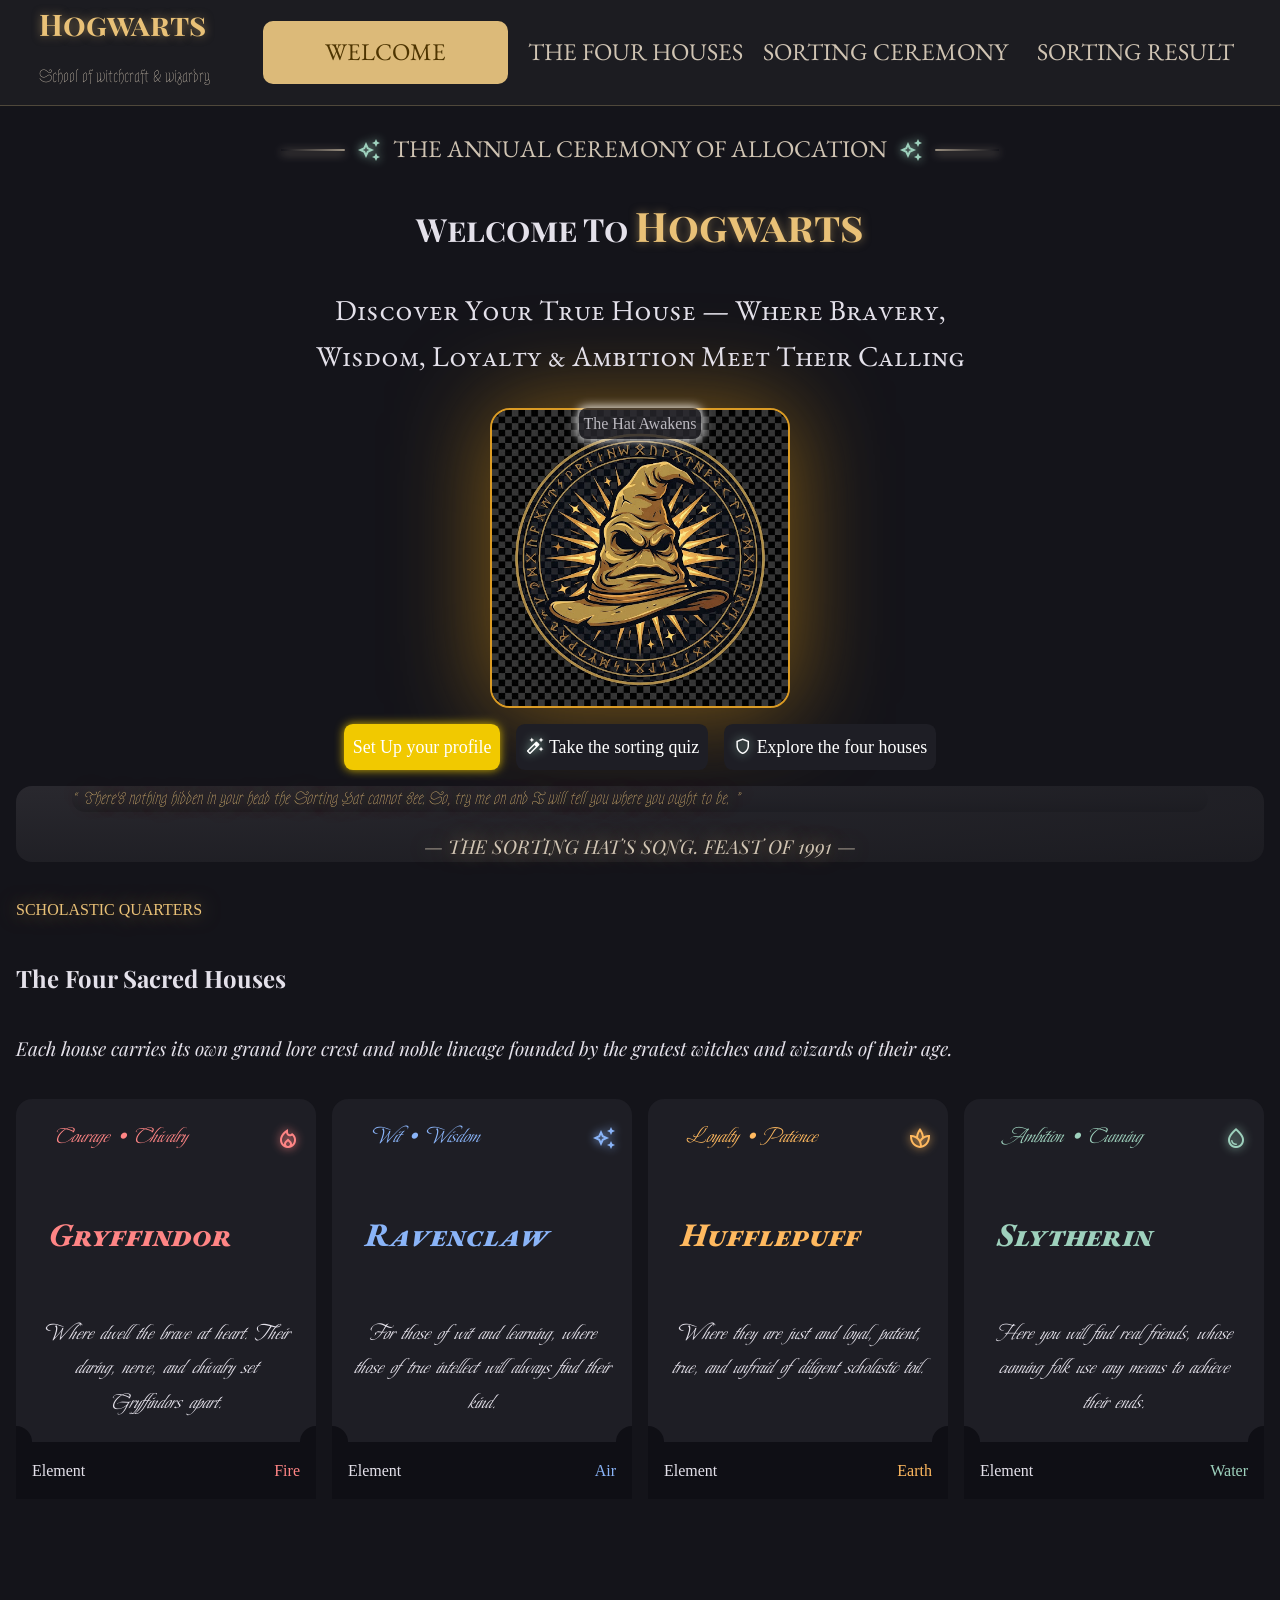
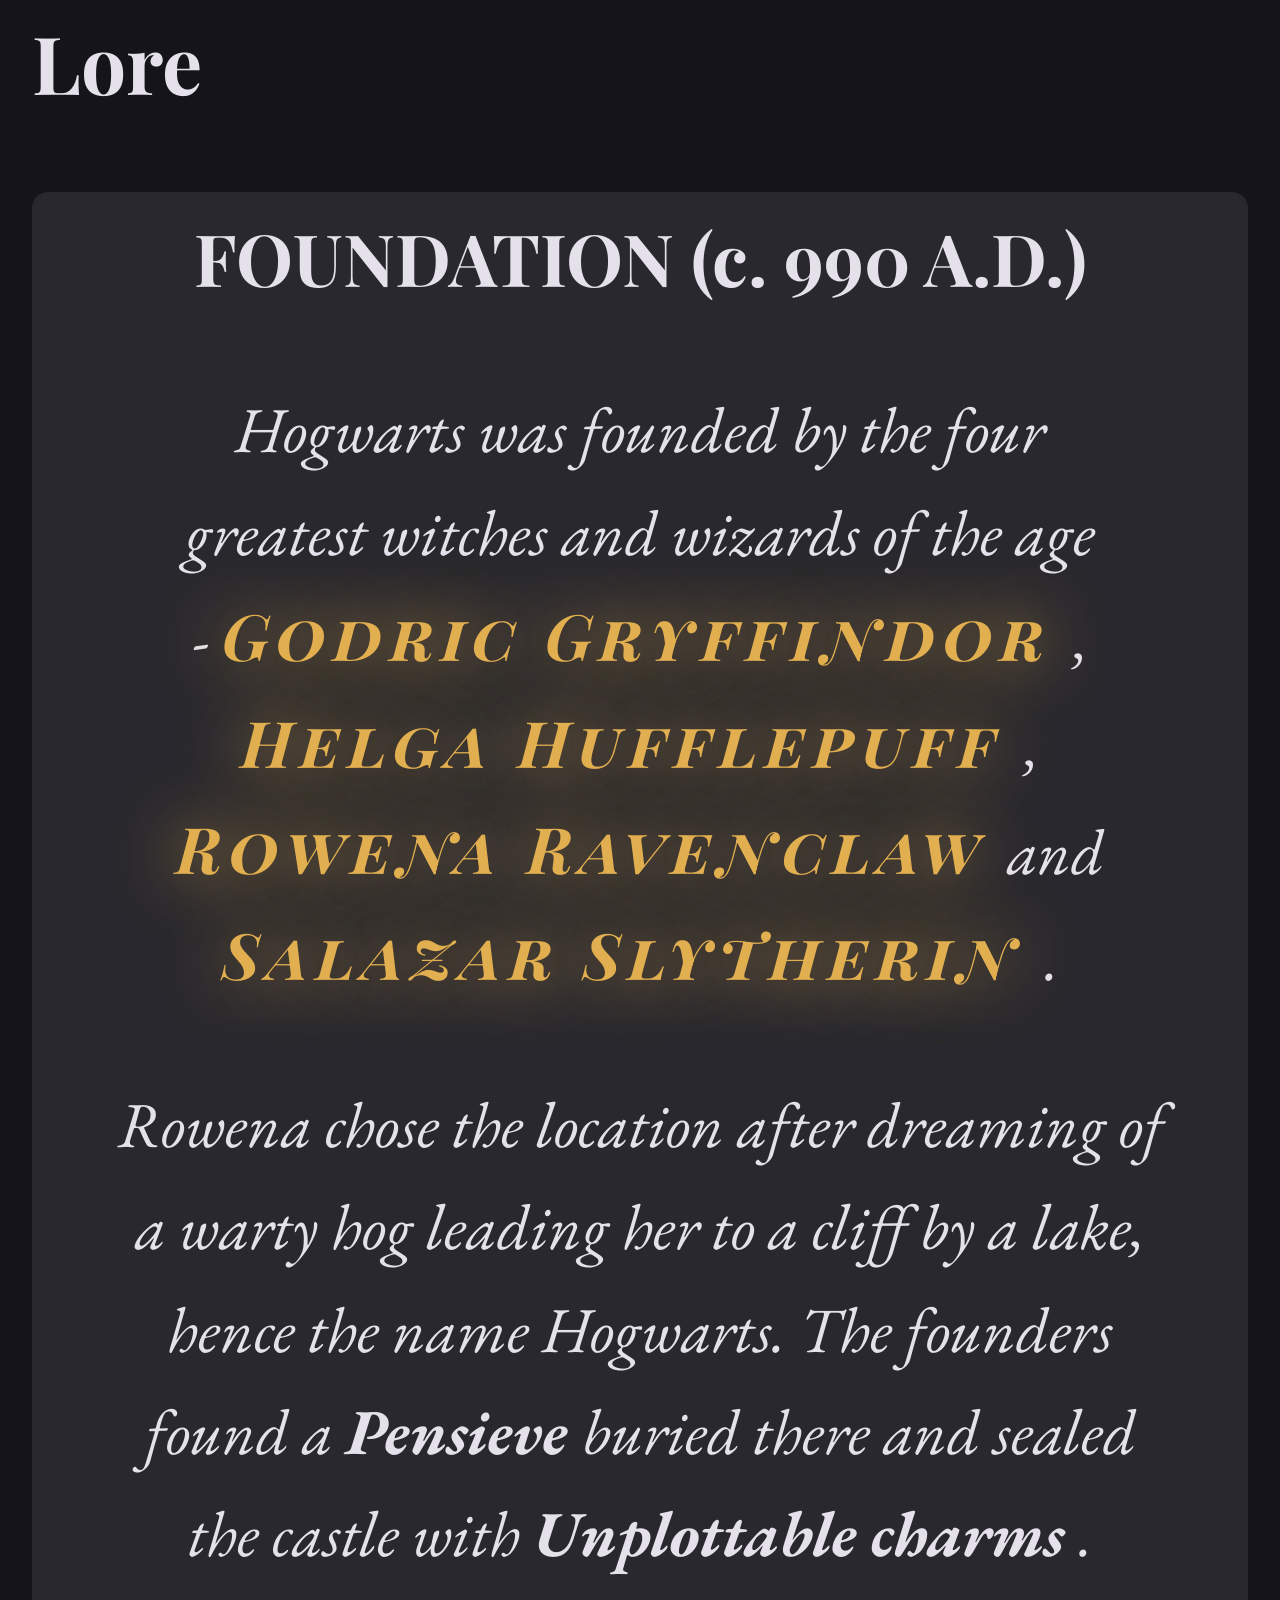
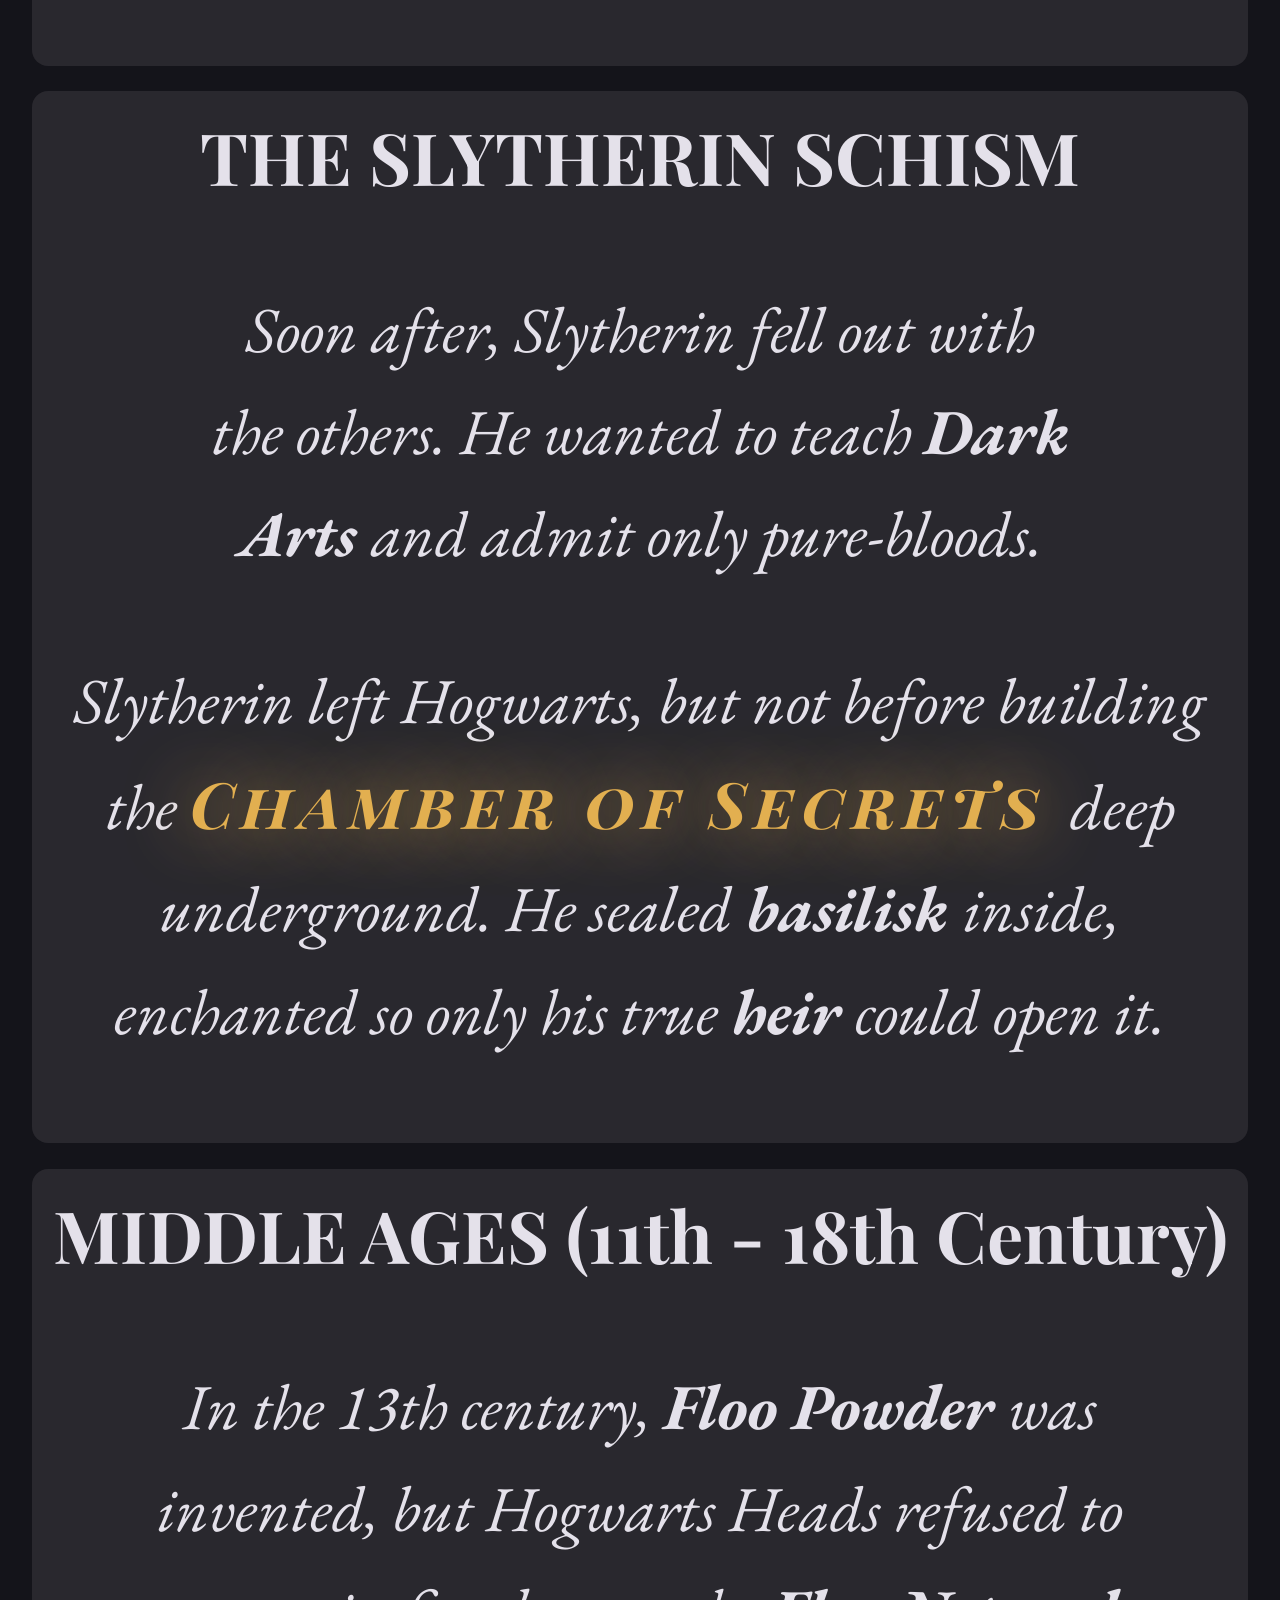
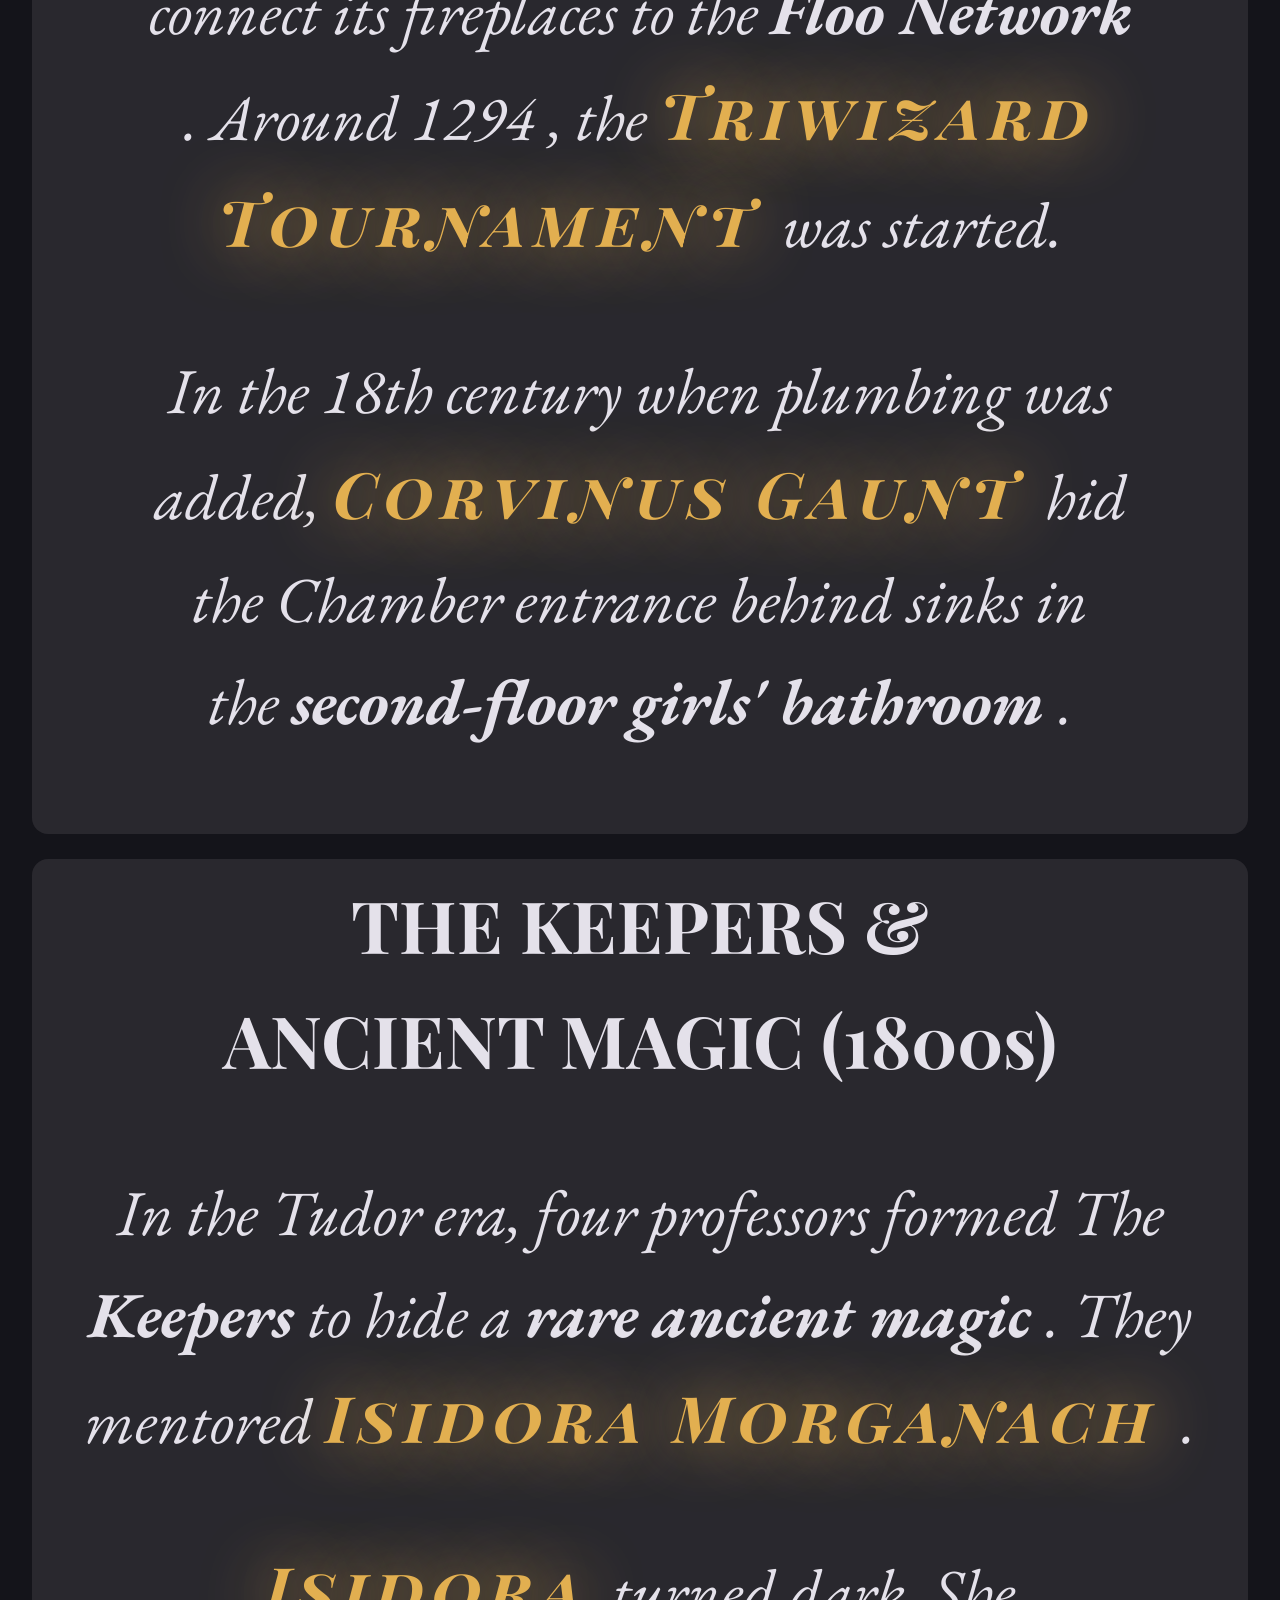
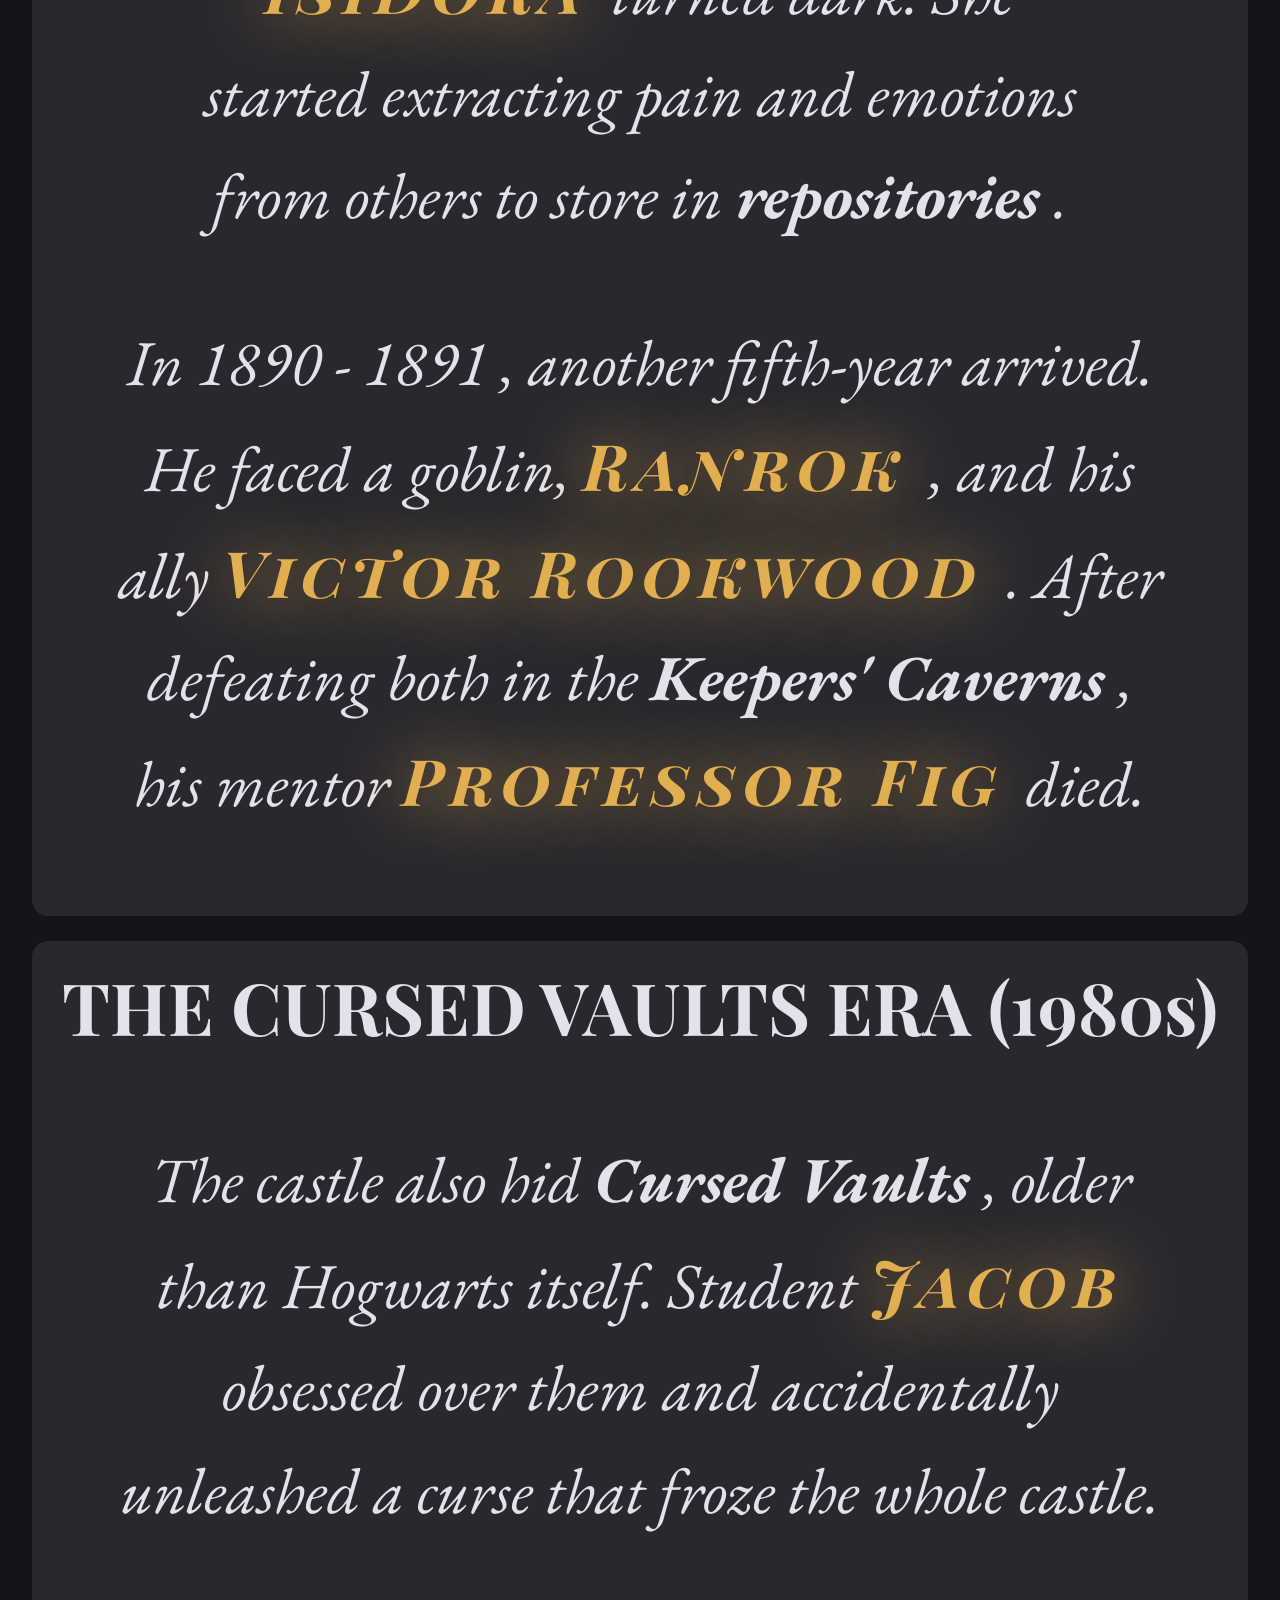
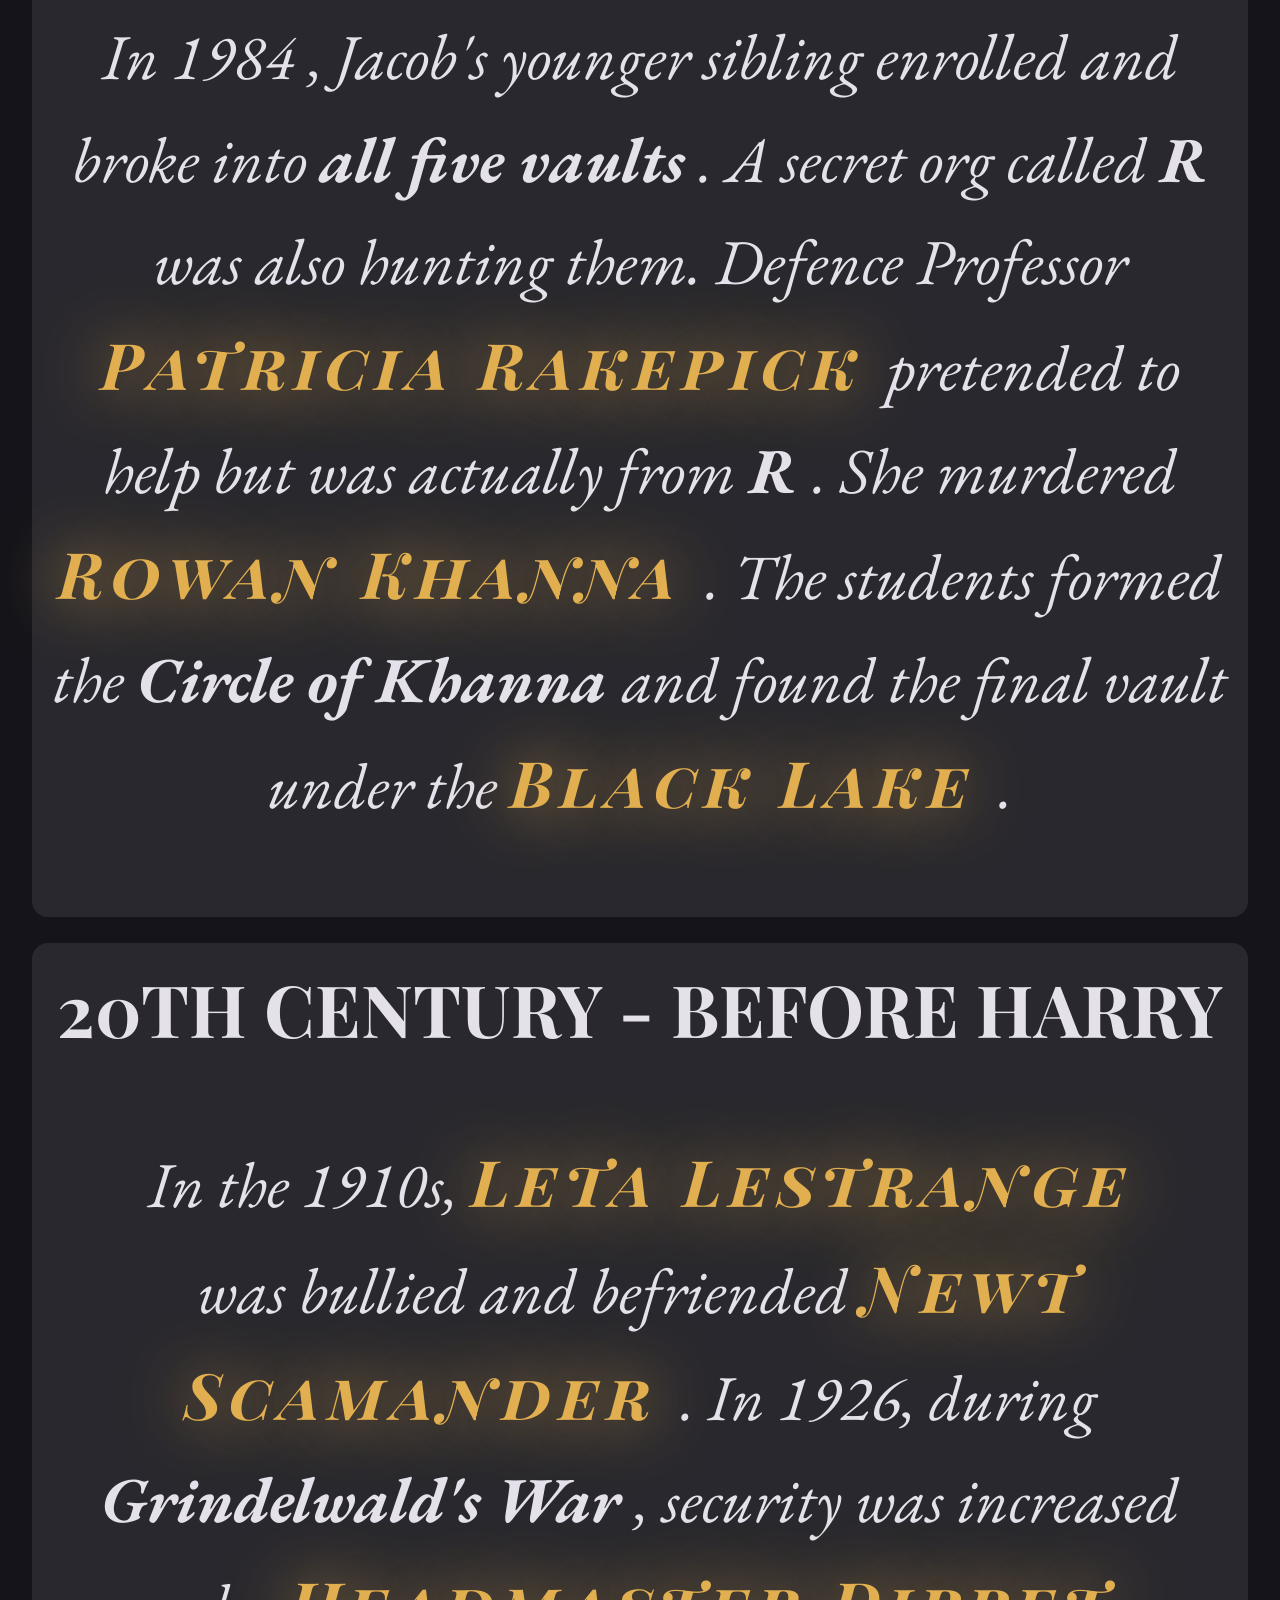
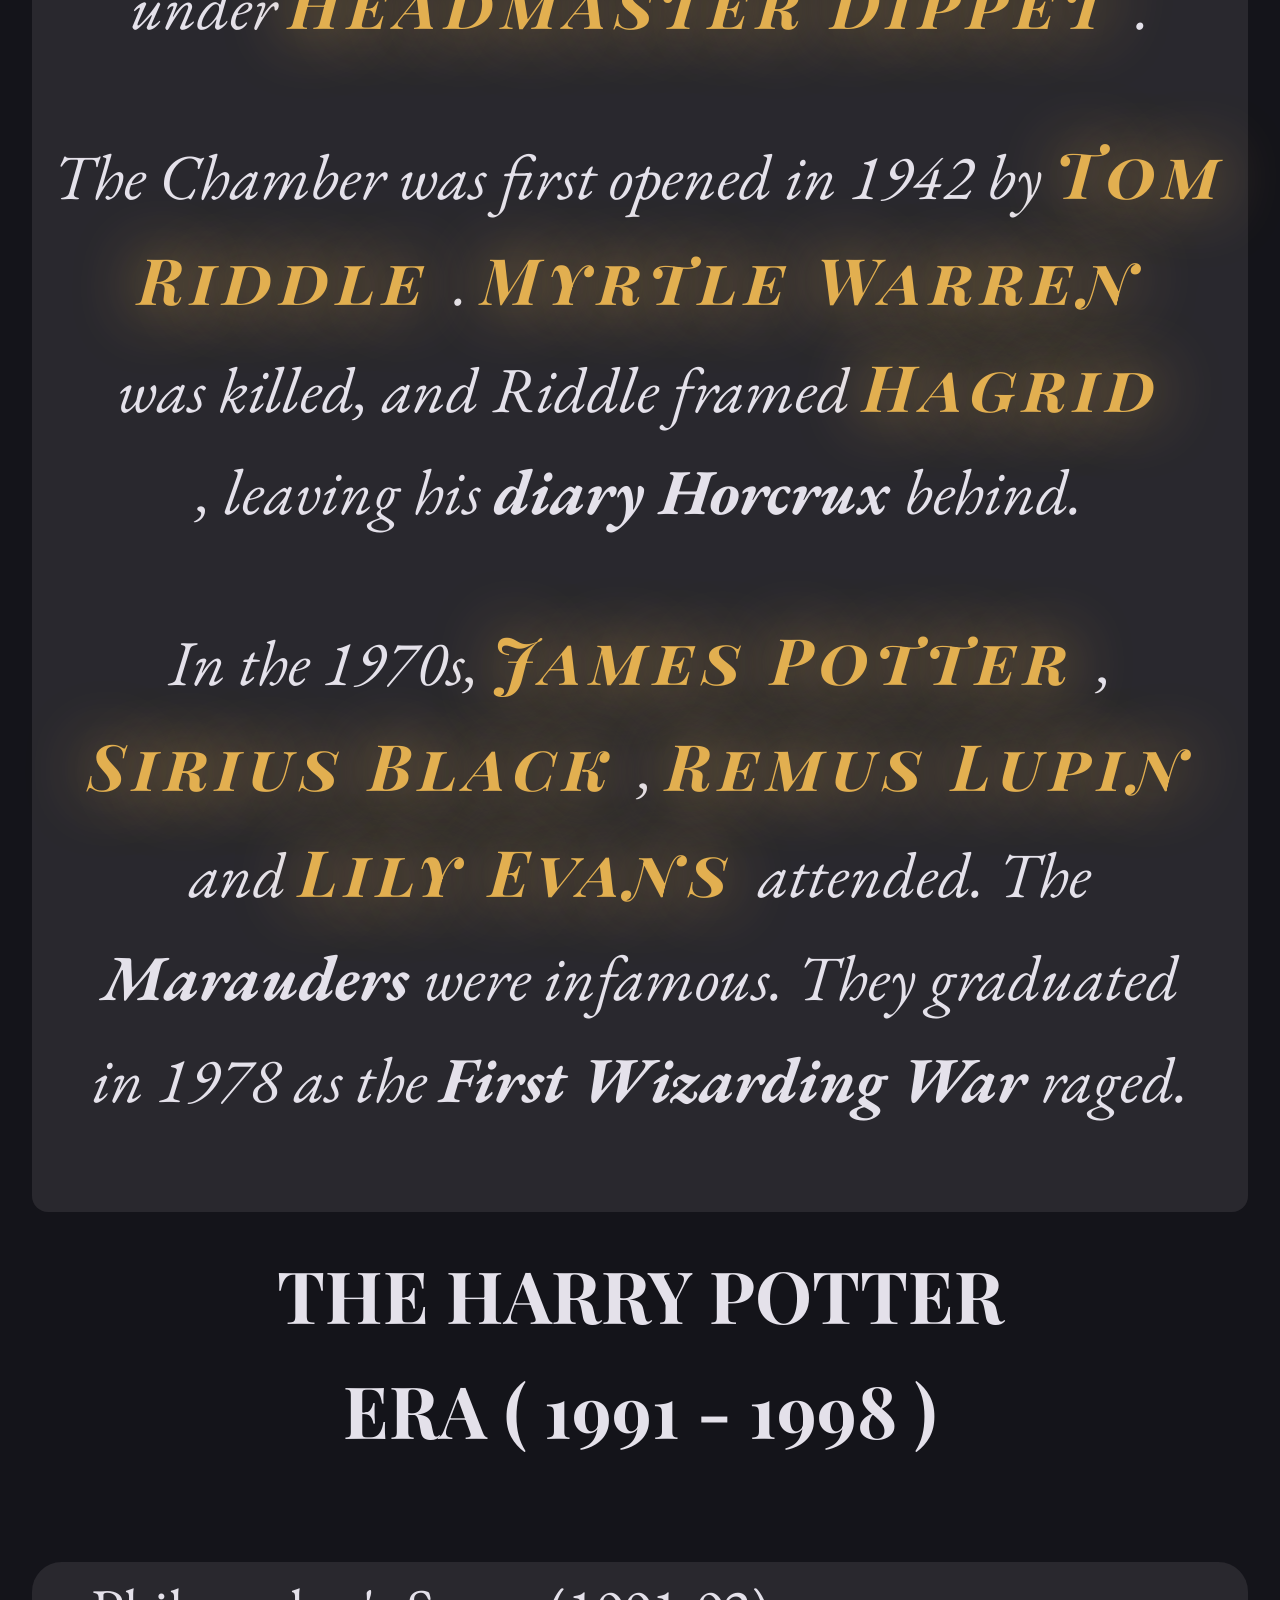
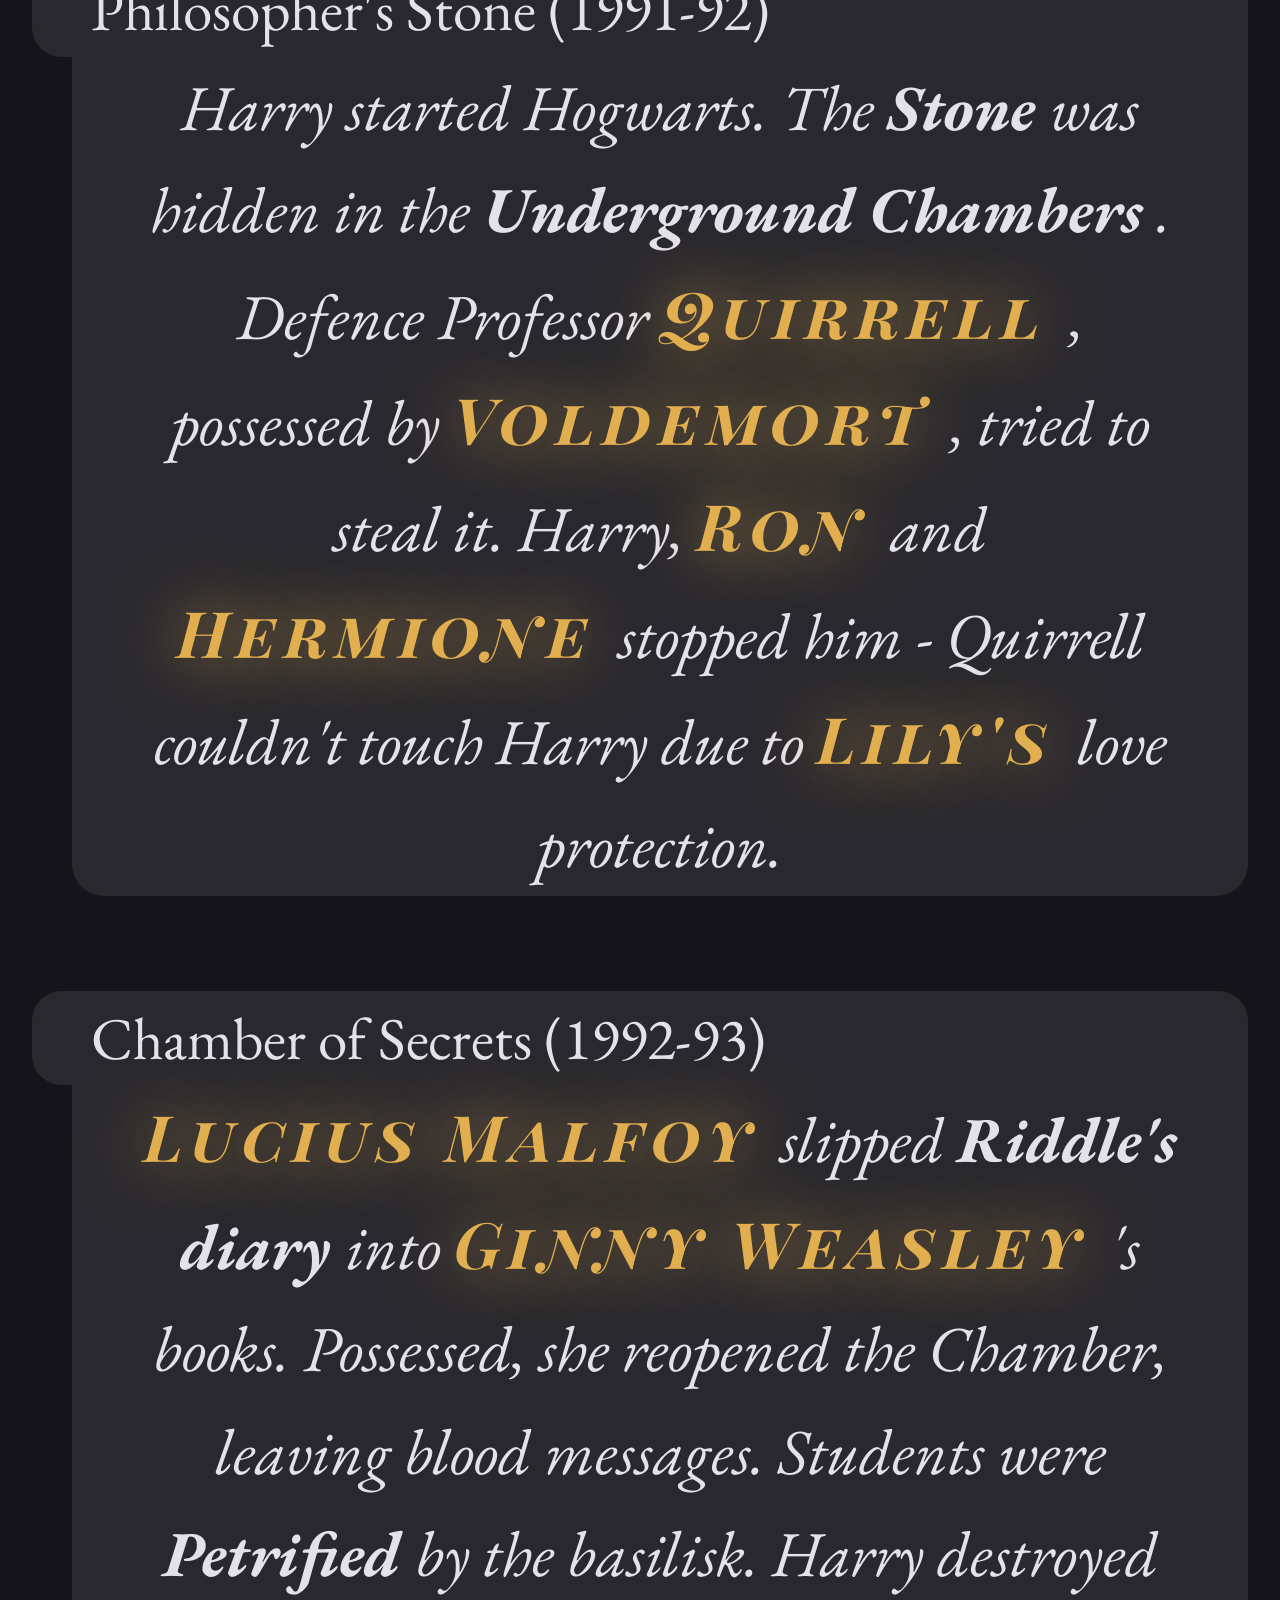
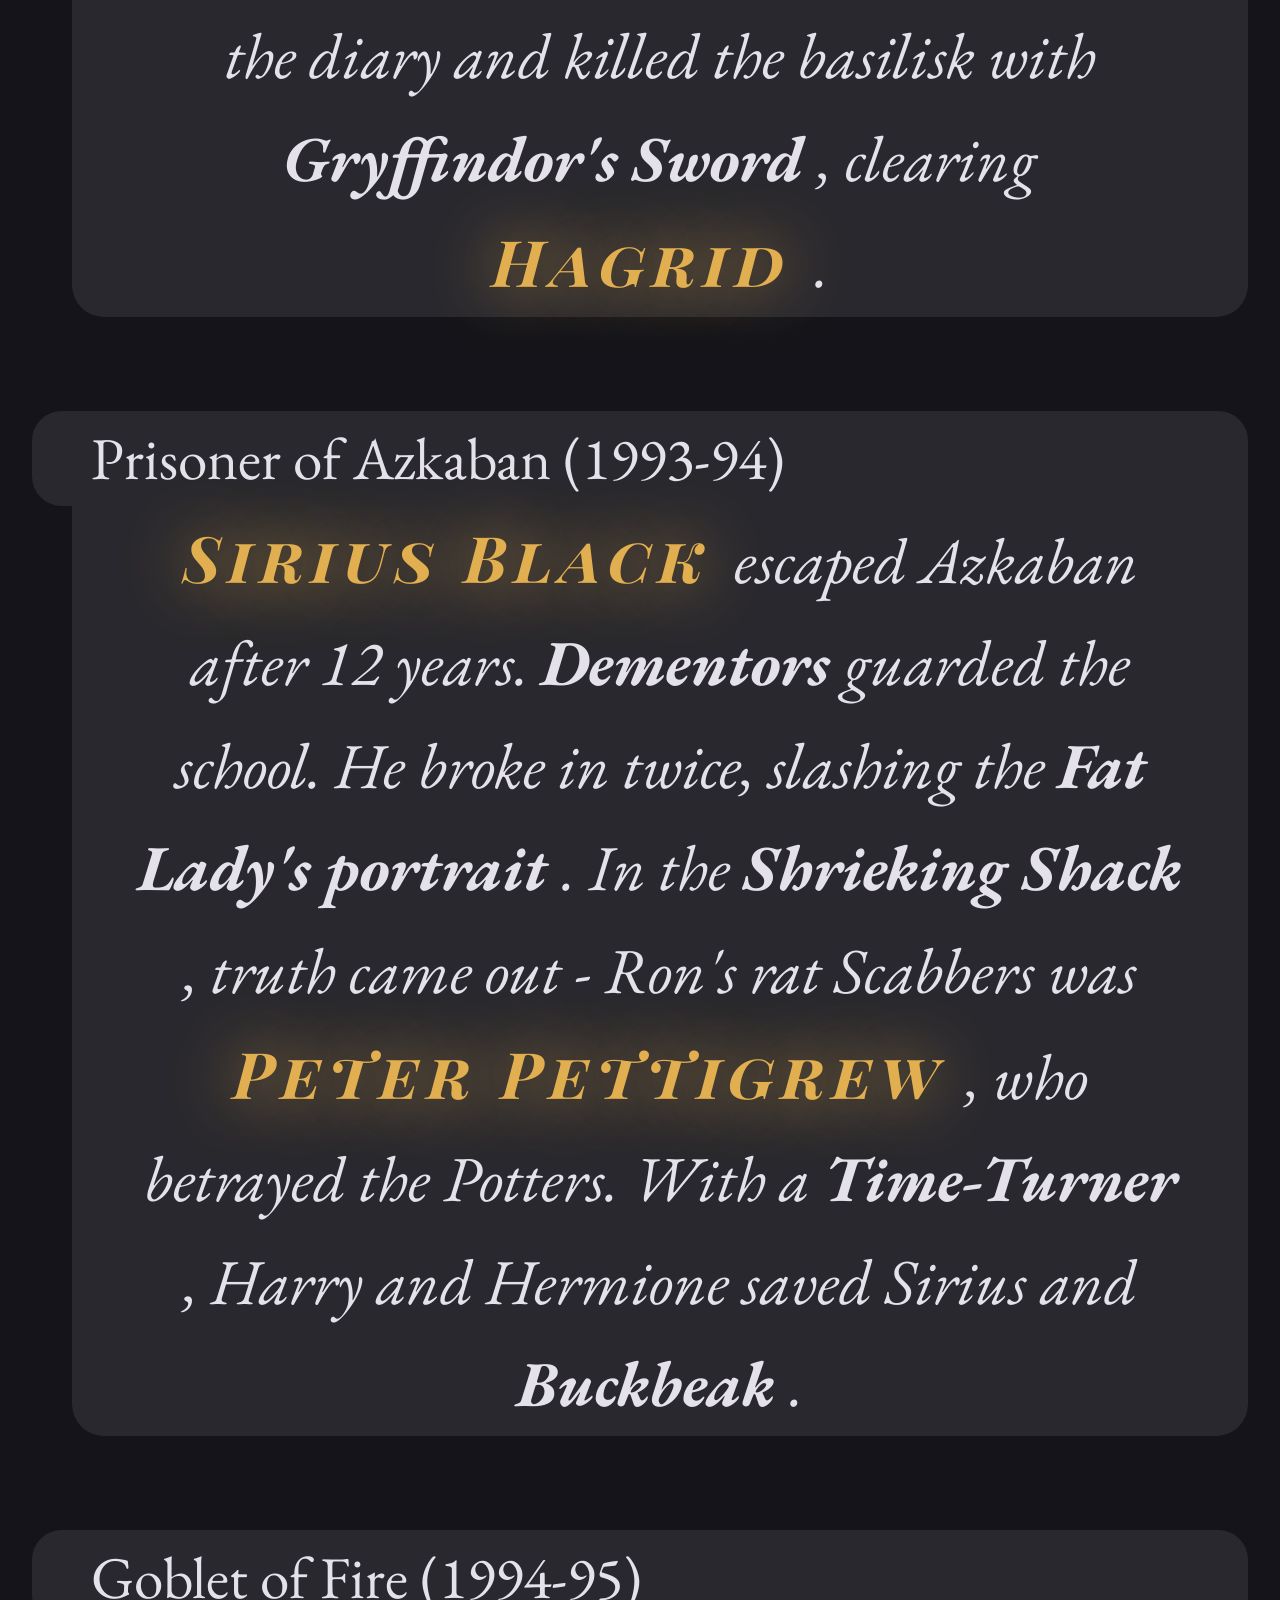
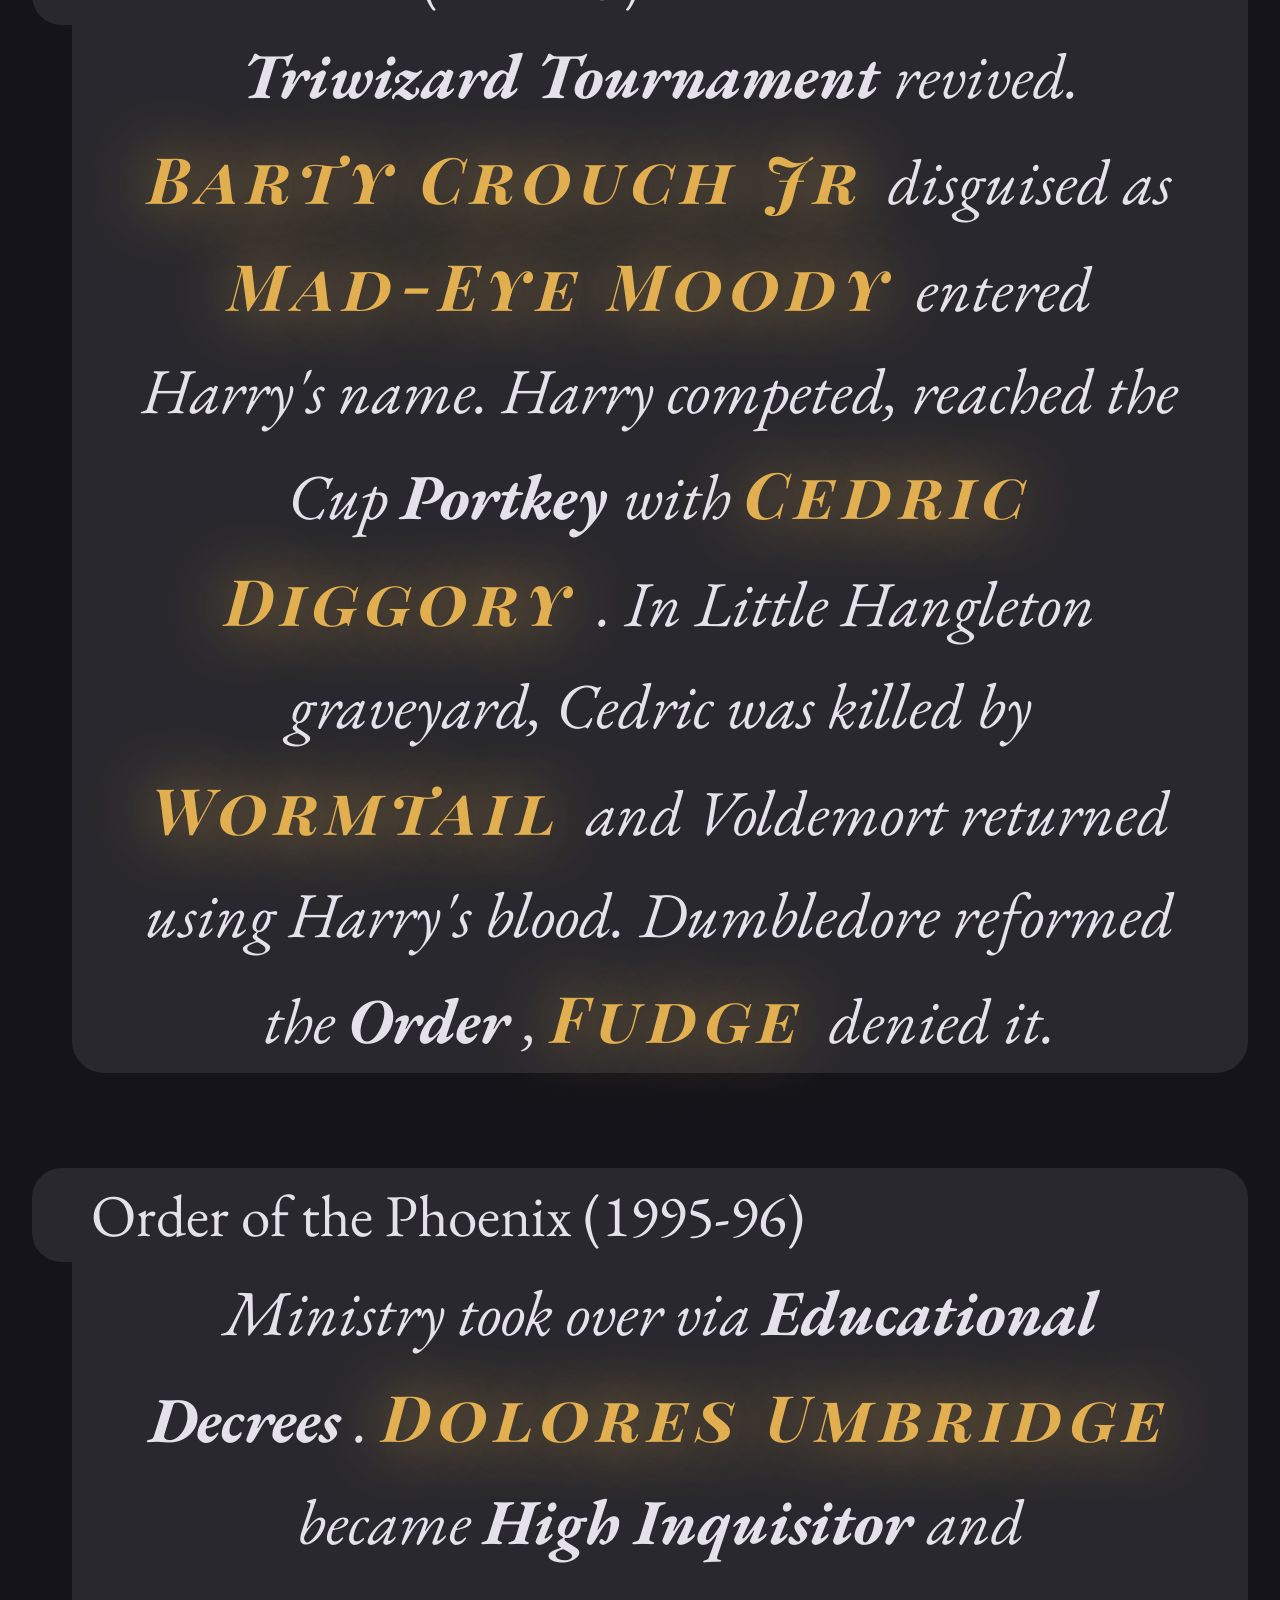
==== commit 38a6682e: "Added CSS only Carousel and JavaScript" ====
--- a/index.html
+++ b/index.html
@@ -1,117 +1,142 @@
 <!DOCTYPE html>
 <html lang="en">
-<head>
-  <meta charset="UTF-8">
-  <meta name="viewport" content="width=device-width, initial-scale=1.0">
-  
-  <title>Sorticus</title>
-  <meta name="description" content="sorticus - A minimal, aesthetic sorting visualizer and playground.">
-  <meta name="author" content="sorticus">
-  <meta name="color-scheme" content="dark light">
-  <meta name="theme-color" content="hsl(262 83% 58%)">
-  <meta name="robots" content="index, follow">
-
-  <!-- Open Graph -->
-  <meta property="og:title" content="sorticus">
-  <meta property="og:description" content="A minimal, aesthetic sorting visualizer.">
-  <meta property="og:type" content="website">
-
-  <!-- Fonts -->
-  <link rel="preconnect" href="https://fonts.googleapis.com">
-  <link rel="preconnect" href="https://fonts.gstatic.com" crossorigin>
-  
-  <!-- 1. Text fonts -->
-  <link href="https://fonts.googleapis.com/css2?family=Astloch:wght@400;700&family=Beau+Rivage&family=EB+Garamond:ital,wght@0,400;0,500;1,400&family=Playfair+Display:wght@400;500;700&display=swap" rel="stylesheet">
-  
-  <!-- 2. Ligatures / Icons -->
-    <link href="https://fonts.googleapis.com/css2?family=Material+Symbols+Outlined:opsz,wght,FILL,GRAD@24,400,0,0&icon_names=spa,auto_awesome,local_fire_department,water_drop,auto_fix_high,terminal,database,code,shield,memory&display=swap" rel="stylesheet">
-
-  <!-- my own CSS files -->
-  <link rel="stylesheet" href="Base-style.css">
-  <link rel="stylesheet" href="Components.css">
-  <link rel="stylesheet" href="Layout.css">
-  <link rel="stylesheet" href="Animations.css">
-</head>
-  <body>
-    <header>
-    <section role="banner" aria-label="Website Name">  
-      <a class="project-name" href="index.html">
-         Sorticus
-      </a>
-      <p>School of witchcraft &amp; wizardry</p>
-      </section>
-      <nav>
-        <ul>
-          <li>
-            <a aria-current="page" href="index.html">
-              welcome
-            </a>
-          </li>
-          <li>
-            <a href="houses.html">
-              the four Houses
-            </a>
-          </li>
-          <li>
-            <a href="quiz.html">
-              sorting ceremony
-            </a>
-          </li>
-          <li>
-            <a href="profile.html">
-              sorting result
-            </a>
-          </li>
-        </ul>
-      </nav>
-    </header>
-    <main>
-<p class="kicker">
-              <span  class="material-symbols-outlined" aria-hidden="true">
+  <head>
+    <meta charset="UTF-8">
+    <meta name="viewport" content="width=device-width, initial-scale=1.0">
+    <title>
+      Sorticus - Find Your House
+    </title>
+    <meta name="description" content="sorticus - A minimal, aesthetic sorting visualizer and playground.">
+    <meta name="author" content="sorticus">
+    <meta name="color-scheme" content="dark light">
+    <meta name="theme-color" content="hsl(262 83% 58%)">
+    <meta name="robots" content="index, follow">
+    <!-- Open Graph -->
+    <meta property="og:title" content="sorticus">
+    <meta property="og:description" content="A minimal, aesthetic sorting visualizer.">
+    <meta property="og:type" content="website">
+    <!-- Fonts -->
+    <link rel="preconnect" href="https://fonts.googleapis.com">
+    <link rel="preconnect" href="https://fonts.gstatic.com" crossorigin>
+    <!-- 1. Text fonts -->
+    <link href="https://fonts.googleapis.com/css2?family=Astloch:wght@400;700&family=Beau+Rivage&family=EB+Garamond:ital,wght@0,400;0,500;1,400&family=Playfair+Display:wght@400;500;700&display=swap" rel="stylesheet">
+    <!-- 2. Ligatures / Icons -->
+    <link href="https://fonts.googleapis.com/css2?family=Material+Symbols+Outlined:opsz,wght,FILL,GRAD@24,400,0,0&icon_names=spa,auto_awesome,local_fire_department,water_drop,psychology_alt,terminal,code,memory,auto_fix_high,shield&display=swap" rel="stylesheet">
+    <!-- my own CSS files -->
+    <link rel="stylesheet" href="Base-style.css">
+    <link rel="stylesheet" href="Components.css">
+    <link rel="stylesheet" href="Layout.css">
+    <link rel="stylesheet" href="Animations.css">
+    <!-- my own JS files -->
+    <script src="Main.js" defer>
+    </script>
+    <body>
+      <header>
+        <section role="banner" aria-label="Website Name">
+          <a class="project-name" href="index.html">
+            Hogwarts
+          </a>
+          <p>
+            School of witchcraft &amp; wizardry
+          </p>
+        </section>
+        <nav>
+          <ul>
+            <li>
+              <a aria-current="page" href="index.html">
+                welcome
+              </a>
+            </li>
+            <li>
+              <a href="houses.html">
+                the four Houses
+              </a>
+            </li>
+            <li>
+              <a href="quiz.html">
+                sorting ceremony
+              </a>
+            </li>
+            <li>
+              <a href="profile.html">
+                sorting result
+              </a>
+            </li>
+          </ul>
+        </nav>
+      </header>
+      <main>
+        <p class="kicker">
+          <span  class="material-symbols-outlined" aria-hidden="true">
             auto_awesome
           </span>
-              The Annual Ceremony of allocation
-              <span  class="material-symbols-outlined" aria-hidden="true">
+          The Annual Ceremony of allocation
+          <span  class="material-symbols-outlined" aria-hidden="true">
             auto_awesome
           </span>
-            </p>
-      <h1>
-        Welcome To <span class="project-name">Hogwarts</span>
-      </h1>
-      <p class="kick-line">
-        Discover Your True House &mdash; Where Bravery&comma; Wisdom&comma; Loyalty &amp; Ambition Meet Their Calling
-      </p>
-      <figure>
-              <img alt="Enchanted Sorting Hat Emblem" src="Hat-chequered.jpg"
+        </p>
+        <h1>
+          Welcome To
+          <span class="project-name">
+            Hogwarts
+          </span>
+        </h1>
+        <p class="kick-line">
+          Discover Your True House &mdash; Where Bravery&comma; Wisdom&comma; Loyalty &amp; Ambition Meet Their Calling
+        </p>
+        <figure>
+          <img alt="Enchanted Sorting Hat Emblem" src="Hat-chequered.jpg"
  width="300" height="300" >
- <figcaption>
-           The Hat Awakens
-        </figcaption>
-      </figure>
-      
-<section class="action-btns" aria-label="Getting started actions">
-  <button class="btn btn--primary" type="button" command="show-modal" commandfor="dialog-modal">
-    Set Up your profile
-  </button>
-
-  <button class="btn btn--accent" type="button">
-    <span class="material-symbols-outlined btn__icon btn__icon--quiz" aria-hidden="true">auto_fix_high</span>
-    Take the sorting quiz
-  </button>
-
-  <button class="btn btn--ghost" type="button">
-  <span class="material-symbols-outlined btn__icon btn__icon--quiz" aria-hidden="true">shield</span>  Explore the four houses
-  </button>
-</section>
-      <section aria-label="Quote of the Sorting Hat" class="gold">
-        <blockquote>
-          <p>
-            There&apos;s nothing hidden in your head the Sorting Hat cannot see. So&comma; try me on and I will tell you where you ought to be&period;
-          </p>
-        </blockquote>
+          <figcaption>
+            The Hat Awakens
+          </figcaption>
+        </figure>
+        <section class="action-btns" aria-label="Getting started actions">
+          <button
+    id="setup-profile"
+    class="btn btn--primary"
+    type="button"
+    commandfor="dialog-modal"
+    command="show-modal"
+  >
+            Set Up your profile
+          </button>
+          <button
+    id="take-quiz"
+    class="btn btn--accent"
+    type="button"
+    disabled
+  >
+            <span class="material-symbols-outlined btn__icon btn__icon--quiz" aria-hidden="true">
+              auto_fix_high
+            </span>
+            Take the sorting quiz
+          </button>
+          <button
+    id="explore-houses"
+    class="btn btn--ghost"
+    type="button"
+    disabled
+  >
+            <span class="material-symbols-outlined btn__icon btn__icon--quiz" aria-hidden="true">
+              shield
+            </span>
+            Explore the four houses
+          </button>
+        </section>
+        <section aria-label="Quote of the Sorting Hat" class="gold">
+          <blockquote>
+            <p>
+              There&apos;s nothing hidden in your head the Sorting Hat cannot see. So&comma; try me on and I will tell you where you ought to be&period;
+            </p>
+          </blockquote>
           <p class="description">
             <cite>
-              &mdash; THE SORTING HAT&apos;S SONG&period; FEAST OF <time datetime="1991">1991</time> &mdash;
+              &mdash; THE SORTING HAT&apos;S SONG&period; FEAST OF
+              <time datetime="1991">
+                1991
+              </time>
+              &mdash;
             </cite>
           </p>
         </section>
@@ -122,144 +147,775 @@
           <h2 id="heading-sacred-house">
             The Four Sacred Houses
           </h2>
-            <p class="sacred-house-desc">
-              Each house carries its own grand lore crest and noble lineage founded by the gratest witches and wizards of their age&period;
-            </p>     
-            
-<article class="gryffindor" data-color="hsl(0 100% 76.08% / 0.5)" style="--color: hsl(0 100% 76.08%)">
- <div class="top">
-<p class="trait">Courage • Chivalry</p>
-<span class="material-symbols-outlined" aria-hidden="true">local_fire_department</span>
-</div>
-  <h3>Gryffindor</h3>
-  <p>Where dwell the brave at heart. Their daring, nerve, and chivalry set Gryffindors apart.</p>
-  <footer class="house-footer">Element <span class="element">Fire</span></footer>
-</article>
-
-<article class="ravenclaw" data-color="hsl(217.09 88.71% 75.69% / 0.5)" style="--color: hsl(217.09 88.71% 75.69%)">
-  <div class="top">
-  <p class="trait">Wit • Wisdom</p>
-  <span class="material-symbols-outlined" aria-hidden="true">auto_awesome</span>
-</div>
-  <h3>Ravenclaw</h3>
-  <p>For those of wit and learning, where those of true intellect will always find their kind.</p>
-  <footer class="house-footer">Element <span class="element">Air</span></footer>
-</article>
-
-<article class="hufflpuff" data-color="hsl(33.74 100% 68.63% / 0.5)" style="--color: hsl(33.74 100% 68.63%)">
-    <div class="top">
-  <p class="trait">Loyalty • Patience</p>
-  <span class="material-symbols-outlined" aria-hidden="true">spa</spqn>
-</div>
-  <h3>Hufflepuff</h3>
-  <p>Where they are just and loyal, patient, true, and unfraid of diligent scholastic toil.</p>
-  <footer class="house-footer">Element <span class="element">Earth</span></footer>
-</article>
-
-<article class="slytherin" data-color="hsl(from var(--tertiary) h s l / 0.5)" style="--color: var(--tertiary)">
-    <div class="top">
-  <p class="trait">Ambition • Cunning</p>
-  <span class="material-symbols-outlined" aria-hidden="true">water_drop</dpan>
-</div>
-  <h3>Slytherin</h3>
-  <p>Here you will find real friends, whose cunning folk use any means to achieve their ends.</p>
-  <footer class="house-footer">Element <span class="element">Water</span></footer>
-</article>
+          <p class="sacred-house-desc">
+            Each house carries its own grand lore crest and noble lineage founded by the gratest witches and wizards of their age&period;
+          </p>
+          <article class="gryffindor" data-color="hsl(0 100% 76.08% / 0.5)" style="--color: hsl(0 100% 76.08%)">
+            <div class="top">
+              <p class="trait">
+                Courage • Chivalry
+              </p>
+              <span class="material-symbols-outlined" aria-hidden="true">
+                local_fire_department
+              </span>
+            </div>
+            <h3>
+              Gryffindor
+            </h3>
+            <p>
+              Where dwell the brave at heart. Their daring, nerve, and chivalry set Gryffindors apart.
+            </p>
+            <footer class="house-footer">
+              Element
+              <span class="element">
+                Fire
+              </span>
+            </footer>
+          </article>
+          <article class="ravenclaw" data-color="hsl(217.09 88.71% 75.69% / 0.5)" style="--color: hsl(217.09 88.71% 75.69%)">
+            <div class="top">
+              <p class="trait">
+                Wit • Wisdom
+              </p>
+              <span class="material-symbols-outlined" aria-hidden="true">
+                auto_awesome
+              </span>
+            </div>
+            <h3>
+              Ravenclaw
+            </h3>
+            <p>
+              For those of wit and learning, where those of true intellect will always find their kind.
+            </p>
+            <footer class="house-footer">
+              Element
+              <span class="element">
+                Air
+              </span>
+            </footer>
+          </article>
+          <article class="hufflpuff" data-color="hsl(33.74 100% 68.63% / 0.5)" style="--color: hsl(33.74 100% 68.63%)">
+            <div class="top">
+              <p class="trait">
+                Loyalty • Patience
+              </p>
+              <span class="material-symbols-outlined" aria-hidden="true">
+                spa
+              </spqn>
+            </div>
+            <h3>
+              Hufflepuff
+            </h3>
+            <p>
+              Where they are just and loyal, patient, true, and unfraid of diligent scholastic toil.
+            </p>
+            <footer class="house-footer">
+              Element
+              <span class="element">
+                Earth
+              </span>
+            </footer>
+          </article>
+          <article class="slytherin" data-color="hsl(from var(--tertiary) h s l / 0.5)" style="--color: var(--tertiary)">
+            <div class="top">
+              <p class="trait">
+                Ambition • Cunning
+              </p>
+              <span class="material-symbols-outlined" aria-hidden="true">
+                water_drop
+              </dpan>
+            </div>
+            <h3>
+              Slytherin
+            </h3>
+            <p>
+              Here you will find real friends, whose cunning folk use any means to achieve their ends.
+            </p>
+            <footer class="house-footer">
+              Element
+              <span class="element">
+                Water
+              </span>
+            </footer>
+          </article>
         </section>
-        
-     <section class="registry" aria-labelledby="heading">
-      <div class="registry-system">
-        <span class="material-symbols-outlined" aria-hidden="true">terminal</span> 
-        <h2 id="heading">Scholastic Technical Registry</h2>
-      </div> 
-      <p>Hogwarts Sorting Logic • System Telemetry v9.4</p>
-        <ul class="registry-credits">
-          <li class="credit-adrish">
-            <strong>
-              <span class="material-symbols-outlined gold">
-                code
-              </span> 
-              Adrish:
-            </strong>
-            HTML, CSS, Pagination & Deployment
-          </li>
-          <li class="credit-shreyansh">
-            <strong>
-               <span class="material-symbols-outlined gold">
-                database
-              </span> 
-              Shreyansh:
-            </strong>
-            JavaScript, Database
-          </li>
+        <section class="lore">
+          <h2>
+            Lore
+          </h2>
+          <article>
+            <h3>
+              FOUNDATION (c. 990 A.D.)
+            </h3>
+            <p>
+              Hogwarts was founded by the four greatest witches and wizards of the age -
+              <strong>
+                Godric Gryffindor
+              </strong>
+              ,
+              <strong>
+                Helga Hufflepuff
+              </strong>
+              ,
+              <strong>
+                Rowena Ravenclaw
+              </strong>
+              and
+              <strong>
+                Salazar Slytherin
+              </strong>
+              .
+            </p>
+            <p>
+              Rowena chose the location after dreaming of a warty hog leading her to a cliff by a lake, hence the name Hogwarts. The founders found a
+              <b>
+                Pensieve
+              </b>
+              buried there and sealed the castle with
+              <b>
+                Unplottable charms
+              </b>
+              .
+            </p>
+          </article>
+          <article>
+            <h3>
+              THE SLYTHERIN SCHISM
+            </h3>
+            <p>
+              Soon after, Slytherin fell out with the others. He wanted to teach
+              <b>
+                Dark Arts
+              </b>
+              and admit only pure-bloods.
+            </p>
+            <p>
+              Slytherin left Hogwarts, but not before building the
+              <strong>
+                Chamber of Secrets
+              </strong>
+              deep underground. He sealed
+              <b>
+                basilisk
+              </b>
+              inside, enchanted so only his true
+              <b>
+                heir
+              </b>
+              could open it.
+            </p>
+          </article>
+          <article>
+            <h3>
+              MIDDLE AGES (11th - 18th Century)
+            </h3>
+            <p>
+              In the 13th century,
+              <b>
+                Floo Powder
+              </b>
+              was invented, but Hogwarts Heads refused to connect its fireplaces to the
+              <b>
+                Floo Network
+              </b>
+              . Around
+              <time datetime="1294">
+                1294
+              </time>
+              , the
+              <strong>
+                Triwizard Tournament
+              </strong>
+              was started.
+            </p>
+            <p>
+              In the 18th century when plumbing was added,
+              <strong>
+                Corvinus Gaunt
+              </strong>
+              hid the Chamber entrance behind sinks in the
+              <b>
+                second-floor girls' bathroom
+              </b>
+              .
+            </p>
+          </article>
+          <article>
+            <h3>
+              THE KEEPERS & ANCIENT MAGIC (1800s)
+            </h3>
+            <p>
+              In the Tudor era, four professors formed The
+              <b>
+                Keepers
+              </b>
+              to hide a
+              <b>
+                rare ancient magic
+              </b>
+              . They mentored
+              <strong>
+                Isidora Morganach
+              </strong>
+              .
+            </p>
+            <p>
+              <strong>
+                Isidora
+              </strong>
+              turned dark. She started extracting pain and emotions from others to store in
+              <b>
+                repositories
+              </b>
+              .
+            </p>
+            <p>
+              In
+              <time datetime="1890">
+                1890
+              </time>
+              -
+              <time datetime="1891">
+                1891
+              </time>
+              , another fifth-year arrived. He faced a goblin,
+              <strong>
+                Ranrok
+              </strong>
+              , and his ally
+              <strong>
+                Victor Rookwood
+              </strong>
+              . After defeating both in the
+              <b>
+                Keepers' Caverns
+              </b>
+              , his mentor
+              <strong>
+                Professor Fig
+              </strong>
+              died.
+            </p>
+          </article>
+          <article>
+            <h3>
+              THE CURSED VAULTS ERA (1980s)
+            </h3>
+            <p>
+              The castle also hid
+              <b>
+                Cursed Vaults
+              </b>
+              , older than Hogwarts itself. Student
+              <strong>
+                Jacob
+              </strong>
+              obsessed over them and accidentally unleashed a curse that froze the whole castle.
+            </p>
+            <p>
+              In
+              <time datetime="1984">
+                1984
+              </time>
+              , Jacob's younger sibling enrolled and broke into
+              <b>
+                all five vaults
+              </b>
+              . A secret org called
+              <b>
+                R
+              </b>
+              was also hunting them. Defence Professor
+              <strong>
+                 Patricia Rakepick
+              </strong>
+              pretended to help but was actually from
+              <b>
+                R
+              </b>
+              . She murdered
+              <strong>
+                Rowan Khanna
+              </strong>
+              . The students formed the
+              <b>
+                Circle of Khanna
+              </b>
+              and found the final vault under the
+              <strong>
+                Black Lake
+              </strong>
+              .
+            </p>
+          </article>
+          <article>
+            <h3>
+              20TH CENTURY - BEFORE HARRY
+            </h3>
+            <p>
+              In the 1910s,
+              <strong>
+                Leta Lestrange
+              </strong>
+              was bullied and befriended
+              <strong>
+                Newt Scamander
+              </strong>
+              . In 1926, during
+              <b>
+                Grindelwald's War
+              </b>
+              , security was increased under
+              <strong>
+                Headmaster Dippet
+              </strong>
+              .
+            </p>
+            <p>
+              The Chamber was first opened in
+              <time datetime="1942">
+                1942
+              </time>
+              by
+              <strong>
+                Tom Riddle
+              </strong>
+              .
+              <strong>
+                Myrtle Warren
+              </strong>
+              was killed, and Riddle framed
+              <strong>
+                Hagrid
+              </strong>
+              , leaving his
+              <b>
+                diary Horcrux
+              </b>
+              behind.
+            </p>
+            <p>
+              In the 1970s,
+              <strong>
+                James Potter
+              </strong>
+              ,
+              <strong>
+                Sirius Black
+              </strong>
+              ,
+              <strong>
+                Remus Lupin
+              </strong>
+              and
+              <strong>
+                Lily Evans
+              </strong>
+              attended. The
+              <b>
+                Marauders
+              </b>
+              were infamous. They graduated in 1978 as the
+              <b>
+                First Wizarding War
+              </b>
+              raged.
+            </p>
+          </article>
+          <section>
+            <h3>
+              THE HARRY POTTER ERA (
+              <time datetime="1991">
+                1991
+              </time>
+              -
+              <time datetime="1998">
+                1998
+              </time>
+              )
+            </h3>
+            <dl>
+              <dt>
+                <time datetime="1991/1992">
+                  Philosopher's Stone (1991-92)
+                </time>
+              </dt>
+              <dd>
+                Harry started Hogwarts. The
+                <b>
+                  Stone
+                </b>
+                was hidden in the
+                <b>
+                  Underground Chambers
+                </b>
+                . Defence Professor
+                <strong>
+                  Quirrell
+                </strong>
+                , possessed by
+                <strong>
+                  Voldemort
+                </strong>
+                , tried to steal it. Harry,
+                <strong>
+                  Ron
+                </strong>
+                and
+                <strong>
+                  Hermione
+                </strong>
+                stopped him - Quirrell couldn't touch Harry due to
+                <strong>
+                  Lily's
+                </strong>
+                love protection.
+              </dd>
+              <dt>
+                <time datetime="1992/1993">
+                  Chamber of Secrets (1992-93)
+                </time>
+              </dt>
+              <dd>
+                <strong>
+                  Lucius Malfoy
+                </strong>
+                slipped
+                <b>
+                  Riddle's diary
+                </b>
+                into
+                <strong>
+                  Ginny Weasley
+                </strong>
+                's books. Possessed, she reopened the Chamber, leaving blood messages. Students were
+                <b>
+                  Petrified
+                </b>
+                by the basilisk. Harry destroyed the diary and killed the basilisk with
+                <b>
+                  Gryffindor's Sword
+                </b>
+                , clearing
+                <strong>
+                  Hagrid
+                </strong>
+                .
+              </dd>
+              <dt>
+                <time datetime="1993/1994">
+                  Prisoner of Azkaban (1993-94)
+                </time>
+              </dt>
+              <dd>
+                <strong>
+                  Sirius Black
+                </strong>
+                escaped Azkaban after 12 years.
+                <b>
+                  Dementors
+                </b>
+                guarded the school. He broke in twice, slashing the
+                <b>
+                  Fat Lady's portrait
+                </b>
+                . In the
+                <b>
+                  Shrieking Shack
+                </b>
+                , truth came out - Ron's rat Scabbers was
+                <strong>
+                  Peter Pettigrew
+                </strong>
+                , who betrayed the Potters. With a
+                <b>
+                  Time-Turner
+                </b>
+                , Harry and Hermione saved Sirius and
+                <b>
+                  Buckbeak
+                </b>
+                .
+              </dd>
+              <dt>
+                <time datetime="1994/1995">
+                  Goblet of Fire (1994-95)
+                </time>
+              </dt>
+              <dd>
+                <b>
+                  Triwizard Tournament
+                </b>
+                revived.
+                <strong>
+                  Barty Crouch Jr
+                </strong>
+                disguised as
+                <strong>
+                  Mad-Eye Moody
+                </strong>
+                entered Harry's name. Harry competed, reached the Cup
+                <b>
+                  Portkey
+                </b>
+                with
+                <strong>
+                  Cedric Diggory
+                </strong>
+                . In Little Hangleton graveyard, Cedric was killed by
+                <strong>
+                  Wormtail
+                </strong>
+                and Voldemort returned using Harry's blood. Dumbledore reformed the
+                <b>
+                  Order
+                </b>
+                ,
+                <strong>
+                  Fudge
+                </strong>
+                denied it.
+              </dd>
+              <dt>
+                <time datetime="1995/1996">
+                  Order of the Phoenix (1995-96)
+                </time>
+              </dt>
+              <dd>
+                Ministry took over via
+                <b>
+                  Educational Decrees
+                </b>
+                .
+                <strong>
+                  Dolores Umbridge
+                </strong>
+                became
+                <b>
+                  High Inquisitor
+                </b>
+                and Headmistress, banning practical magic. Harry, Ron and Hermione formed
+                <b>
+                  Dumbledore's Army
+                </b>
+                . Umbridge was overthrown by centaurs in the
+                <b>
+                  Forbidden Forest
+                </b>
+                and the Ministry finally accepted Voldemort's return.
+              </dd>
+              <dt>
+                <time datetime="1996/1997">
+                  Half-Blood Prince (1996-97)
+                </time>
+              </dt>
+              <dd>
+                <b>
+                  Aurors
+                </b>
+                guarded the castle. Families took students home out of fear.
+                <strong>
+                  Draco Malfoy
+                </strong>
+                was forced to kill Dumbledore. After two failed attempts that hurt
+                <strong>
+                  Katie Bell
+                </strong>
+                and Ron, he let Death Eaters in via
+                <b>
+                  Vanishing Cabinets
+                </b>
+                .
+                <strong>
+                  Snape
+                </strong>
+                killed Dumbledore on the
+                <b>
+                  Astronomy Tower
+                </b>
+                in a pre-arranged plan.
+              </dd>
+              <dt>
+                <time datetime="1997/1998">
+                  Deathly Hallows & Battle of Hogwarts (1997-98)
+                </time>
+              </dt>
+              <dd>
+                With the Ministry fallen, attendance became mandatory to identify Muggle-borns.
+                <strong>
+                  Snape
+                </strong>
+                was Headmaster, the
+                <strong>
+                  Carrows
+                </strong>
+                taught
+                <b>
+                  Dark Arts
+                </b>
+                and anti-Muggle propaganda, though Snape secretly protected students. On
+                <time datetime="1998-05-02">
+                  May 2, 1998
+                </time>
+                ,
+                <strong>
+                  Voldemort
+                </strong>
+                attacked. Staff, students, Order and parents defended the castle. It was heavily damaged - marble staircase blown, Quidditch pitch burned. Harry died temporarily and returned to kill Voldemort in the
+                <b>
+                  Great Hall
+                </b>
+                , ending the war.
+              </dd>
+              <dt>
+                AFTERMATH
+              </dt>
+              <dd>
+                Hogwarts was repaired and
+                <strong>
+                  McGonagall
+                </strong>
+                became permanent Headmistress.
+                <strong>
+                  Hermione
+                </strong>
+                and others returned to finish their NEWTs. In the 2010s there were smaller incidents - professors using
+                <b>
+                  Imperius Curse
+                </b>
+                to find treasures like the
+                <b>
+                  Crown of Courage
+                </b>
+                , and a Dementor siege that McGonagall blocked with a shield.
+                <br>
+                <br>
+                By
+                <time datetime="2017">
+                  2017
+                </time>
+                , a new generation arrived -
+                <strong>
+                  Albus Potter
+                </strong>
+                ,
+                <strong>
+                  Scorpius Malfoy
+                </strong>
+                and
+                <strong>
+                  Rose Weasley
+                </strong>
+                . In
+                <time datetime="2020">
+                  2020
+                </time>
+                , Albus and Scorpius used an illegal
+                <b>
+                  Time-Turner
+                </b>
+                and created alternate timelines where Voldemort won and
+                <strong>
+                  Umbridge
+                </strong>
+                was Headmistress, before fixing the timeline.
+              </dd>
+            </dl>
+          </section>
+        </section>
+        <section class="registry" aria-labelledby="heading">
+          <div class="registry-system">
+            <span class="material-symbols-outlined" aria-hidden="true">
+              terminal
+            </span>
+            <h2 id="heading">
+              Scholastic Technical Registry
+            </h2>
+          </div>
+          <p>
+            Hogwarts Sorting Logic • System Telemetry v9.4
+          </p>
+          <ul class="registry-credits">
+            <li class="credit-adrish">
+              <strong>
+                <span class="material-symbols-outlined gold">
+                  code
+                </span>
+                Adrish:
+              </strong>
+              HTML, CSS, Pagination & Deployment
+            </li>
+          </ul>
         </ul>
-        </ul>
-    </section>
-  </main>
-
-<dialog id="dialog-modal">
-        <a href="index.html" class="project-name">
-          Sorticus
-        </a>
-        
-        <h2 class="kicker">
-            Sign Up
-        </h2>
-        <form method="post">
-<section aria-label="Form Fields">
-        
-        <div>   
-         <label for="input-dob">
-            Date of Birth:
-          </label>
-          <input id="input-dob" name="dob" type="date" required>
-        </div>
-        
-        <div>   
-         <label for="input-first-name">
-            First Name:
-          </label>
-          <input id="input-first-name" name="first-name" type="text" required pattern="[A-Za-z]+"placeholder="Adrish">
+      </section>
+    </main>
+    <dialog id="dialog-modal">
+      <span class="decoration">
+      </span>
+      <span class="decoration">
+      </span>
+      <span class="decoration">
+      </span>
+      <span class="decoration">
+      </span>
+      <a href="index.html" class="project-name">
+        Sorticus
+      </a>
+      <h2 class="kicker">
+        Sign Up
+      </h2>
+      <form method="post">
+        <section aria-label="Form Fields">
+          <div>
+            <label for="input-dob">
+              Date of Birth:
+            </label>
+            <input id="input-dob" name="dob" type="date" required>
           </div>
           <div>
-              <label for="input-last-name">
-            Last Name:
-          </label>
-          <input id="input-last-name" name="last-name" type="text" required pattern="[A-Za-z]+" placeholder="Datta">
+            <label for="input-first-name">
+              First Name:
+            </label>
+            <input id="input-first-name" name="first-name" type="text" required pattern="[A-Za-z]+"placeholder="Adrish">
           </div>
-          
-          <div>   
-         <label for="input-first-name">
-            Email: 
-          </label>
-          <input id="input-mail" name="mail" type="mail" required pattern="@[A-Za-z]+.com"placeholder="xxx@xx.com" autocomplete="mail">
+          <div>
+            <label for="input-last-name">
+              Last Name:
+            </label>
+            <input id="input-last-name" name="last-name" type="text" required pattern="[A-Za-z]+" placeholder="Datta">
           </div>
-          </section>
-          <section aria-label="Action buttons for The Form" class="form-buttons">
-              <button type="reset">
+          <div>
+            <label for="input-mail">
+              Email:
+            </label>
+            <input id="input-mail" name="mail" type="email" required placeholder="xxx@xx.com" autocomplete="email">
+          </div>
+        </section>
+        <section aria-label="Action buttons for The Form" class="form-buttons">
+          <button type="reset">
             Reset
           </button>
           <button type="submit">
-              Submit
+            Submit
           </button>
-          
           <button type="button" command="close" class="close-dialog" commandfor="dialog-modal" autofocus>
             Close
           </button>
-          </section>
-        </form>
-      </dialog>
-      
-  <footer>
-        <p class="kicker gold">
-          ✦  
-        </p>
-        <q class="gold" style=" font-family:var(--font-playfair); ">
-          Draco Dormiens Nunquam Titillandus
-        </q>
+        </section>
+      </form>
+    </dialog>
+    <footer>
+      <p class="kicker gold">
+        ✦
+      </p>
+      <q class="gold" style=" font-family:var(--font-playfair); ">
+        Draco Dormiens Nunquam Titillandus
+      </q>
       <p class="description">
         Never Tickle a Sleeping Dragon&period; Preserving centuries of magical lineage&comma; scholastic pursuit and ancient arcane arts across Gryffindor&comma; Ravenclaw&comma; Hufflepuff and Slytherin
       </p>
     </footer>
-    </body>
-  </html>
+    <audio id="theme" src="Harry-Potter-Hedwig-theme.mp3" loop preload="auto">
+    </audio>
+  </body>
+</html>
--- a/Base-style.css
+++ b/Base-style.css
@@ -87,8 +87,8 @@
 
 
 ::selection{
-    background-color: var(--tertiary);
-    color: #fff;
+    background-color: var(--primary);
+    color: black;
 }
 
 
@@ -115,7 +115,13 @@
   font-variant: small-caps;
 }
 
-
+is:(h1,h2,h3,h4,h5,h6){
+    word-spacing:1.5ch;
+}
+
+p:not(.house-section p){
+    text-wrap:balance;
+}
 
 .kick-line{
   text-align: center;
@@ -173,4 +179,22 @@
       line-height: 1.6;
       font-family: var(--font-playfair);
       color:var(--primary);
+}
+
+@property --spread{
+    syntax:'<length>';
+    inherits:false;
+    initial-value:0px;
+}
+
+@property --angle-val{
+    syntax:'<angle>';
+    inherits:false;
+    initial-value:0deg;
+}
+
+@supports (corner-shape: superellipse(infinity)) {
+    span.decoration{
+        display:block !important;
+    }
 }
--- a/Components.css
+++ b/Components.css
@@ -60,7 +60,9 @@
     min-block-size:100%;
     padding-block:0.5em;
     border-radius: 10px;
-    corner-shape:squircle; 
+    corner-shape:squircle;
+    
+    font-family:var(--font-garamond);
 }
 
 nav ul li{
@@ -200,44 +202,44 @@
     font-family:var(--font-astloch);
 }
 /* === DECOR === */
-
-.house-grid section{
-    position:relative;      
-}
-
-.decor{
-  position:absolute;
-  width:1em;
-  height:1em;
-  --_b: 2px solid hsl(from var(--outline) h s l / 0.6);
-}
-
-.decor:nth-of-type(1){
-  inset:1em auto auto .5em;
-  border-block-start:var(--_b);
-  border-inline-start:var(--_b);
-}
-.decor:nth-of-type(2){
-  inset:1em .5em auto auto;
-  border-block-start:var(--_b);
-  border-inline-end:var(--_b);
-}
-.decor:nth-of-type(3){
-  inset:auto .5em .5em auto;
-  border-block-end:var(--_b);
-  border-inline-end:var(--_b);
-}
-.decor:nth-of-type(4){
-  inset:auto auto .5em 1em;
-  border-block-end:var(--_b);
-  border-inline-start:var(--_b);
-}
+.decoration{
+    z-index:-1;
+    position:absolute;
+    background-color:white;
+    border-radius: 100%;
+    display:none;
+    inline-size: clamp(1rem,5vw,4rem);
+    block-size:clamp(1rem,5vw,4rem);
+    
+    &:nth-child(1){
+        position-anchor:--sort-anchor;
+        position-area:center left;
+        translate: 150% 50%;
+    }
+    
+    &:nth-child(2){        
+        position-anchor:--sort-anchor;
+        position-area:center right;
+        translate: -150% 50%;
+    }
+    
+     &:nth-child(3){
+        inset: auto 20svi 55svi auto;
+    }
+    
+     &:nth-child(4){
+        inset: auto auto 50svi 25svi ;
+    }
+}
+
 
 
 /* == CREDITS == */
 .registry{
+
     inline-size:clamp(15em,75svi,30em);
     
+    margin-block-start:1lh;
     margin-inline:auto;
     padding-inline:0;
     padding-block:0.5em;
@@ -283,10 +285,9 @@
 ul.registry-credits{
     display:grid;
     place-content:center;
-    place-items: center;
-    grid-template-rows:1fr 1fr;
-    
+    place-items: center; 
     gap:1ch;
+    
     padding:0;
     margin:0;
     
@@ -332,6 +333,7 @@
         display:block;
         text-align:center;
         font-size: clamp(1.175rem, 1.5056rem + 10vw, 6rem);
+        anchor-name:--sort-anchor;
     }
     
     .kicker{ 
@@ -370,7 +372,7 @@
     inline-size:75svw;
     max-inline-size:800px;
     gap:0.2em;
-    
+    isolation:isolate;
     label{
         font-family:var(--font-garamond);
         font-weight:bold;
@@ -558,6 +560,12 @@
     justify-content:center;
     align-content:center;
     gap:1em;
+    
+    anchor-scope:--tooltip-anchor;
+}
+
+.btn{
+    anchor-name:--tooltip-anchor;
 }
 
 
--- a/Layout.css
+++ b/Layout.css
@@ -1,82 +1,152 @@
-/* =====================================================
-   LAYOUTS
-   Site header/navigation/footer and page-specific structural layouts.
-   ===================================================== */
-
-/* === HOUSE  === */
-section.house-section {
+/* ===================================================== LAYOUTS Site header/navigation/footer and page-specific structural layouts. ===================================================== */ section.lore {
+  inline-size:fit-content;
+  margin-inline:1em;
+  margin-block:0;
+  padding:1em;
+  border-radius:1em;
+  corner-shape:squircle;
+  display:grid;
+  grid-template-columns:repeat(autofit,minmax(300px,1fr));
+  > *:not(h2) {
+    margin-block-end:1lh;
+  }
+
+  article {
+    border-radius: 1em;
+    padding-inline:1em;
+    padding-block:0.5em 1em;
+    background-color:var(--surface-container-high);
+    transition-duration: 1s;
+    transition-timing-function:cubic-bezjer;
+    transition-property:scale, box-shadow;
+    &:hover {
+      scale: 1.1075;
+      opacity:0.8;
+      box-shadow: 0 0 100px 20px hsl(from var(--primary) h s 40%);
+    }
+
+  }
+
+  h2 {
+    font-size: clamp(1.5rem, -0.3rem + 7.5vw, 5rem);
+    font-family:var(--font-playfair);
+  }
+
+  h3 {
+    font-family:var(--font-playfair);
+    text-align:center;
+    font-size: clamp(1rem, -0.6333rem + 6.5vw, 4.5rem);
+    text-wrap:balance;
+    margin:0;
+  }
+
+  :is(p,dd) {
+    font-family:var(--font-garamond);
+    font-style:italic;
+    text-wrap:balance;
+    text-align:center;
+    font-size: clamp(0.8rem, -0.8rem + 6.5vw, 4rem);
+    strong {
+      color: hsl(from var(--primary) h s 60%);
+      text-shadow:0 0 1em hsl(from var(--primary) h s 60%);
+      font-weight:bolder;
+      font-family:var(--font-playfair);
+      font-variant:small-caps;
+      letter-spacing:0.175ch;
+    }
+
+  }
+
+  section dl {
+    dt {
+      margin-block-start:1lh;
+      font-size: clamp(1rem, 4vw + 0.5rem, 4.5rem);
+      font-family:var(--font-garamond);
+    }
+
+    dd,dt {
+      background-color:var(--surface-container-high);
+      border-radius: 0.5em 0.5em 0 0.5em;
+      padding-inline-start:1em;
+    }
+
+    dd {
+      border-radius: 0 0 0.5em 0.5em;
+      padding-inline-end:1em;
+    }
+
+  }
+
+}
+
+[src="Hat-chequered.jpg"] {
+  filter:drop-shadow(0 0 3em hsl(from var(--primary) h s 30%));
+  border: 2px solid hsl(from var(--primary) h s 50%);
+  z-index:-1;
+}
+
+/* === HOUSE === */
+section.house-section  {
   display: grid;
   grid-template-columns: repeat(auto-fit, minmax(250px, 1fr));
   gap: 1em;
   padding: 1em;
-}
-
-
-
-.sacred-house-desc{
-    margin-block-start:0;
-    font-family: var(--font-playfair);
-    font-weight:light;
-    font-style:italic;
-    font-size:clamp(0.9em, 0.8em + 0.5vw, 1.25em);
-    
-}
-
-
-section.house-section > *:not(article) {
+  h2 {
+    font-family:var(--font-playfair);
+  }
+
+}
+
+.sacred-house-desc {
+  margin-block-start:0;
+  font-family: var(--font-playfair);
+  font-weight:light;
+  font-style:italic;
+  font-size:clamp(0.9em, 0.8em + 0.5vw, 1.25em);
+}
+
+section.house-section > *:not(article)  {
   grid-column: 1 / -1;
 }
 
-
-
 /* === CARDS === */
-section.house-section article {
+
+section.house-section article  {
   display: grid;
   grid-template-columns: 1fr;
   grid-template-rows: subgrid;
   grid-row: span 4;
-  
   gap:0;
-  
   background-color: var(--surface-container);
   border-radius: 1em;
   corner-shape: squircle;
   transition: scale 0.25s 0.175s;
 }
 
-
-
-section.house-section article:hover {
+section.house-section article:hover  {
   background-image: radial-gradient(at top left, attr(data-color type(<color>)), transparent);
   scale: 1.05;
 }
 
-
-
-.top{
-    display:flex;
-    justify-content:space-between;
-    align-items:center;
-    
-    padding-inline:1em;
+.top {
+  display:flex;
+  justify-content:space-between;
+  align-items:center;
+  padding-inline:1em;
+  color:var(--color);
+  .material-symbols-outlined {
     color:var(--color);
-    
-    .material-symbols-outlined{
-        color:var(--color);
-        text-shadow:0 0 10px var(--color);
-    }
-}
-
-
-section.house-section article h3,
-section.house-section article p {
+    text-shadow:0 0 10px var(--color);
+  }
+
+}
+
+section.house-section article h3, section.house-section article p  {
   padding-inline: 1em;
   font-style:oblique;
 }
 
-
-
-section.house-section article h3 {
+section.house-section article h3  {
   color: var(--color);
   font-family: var(--font-garamond);
   font-variant: small-caps;
@@ -84,16 +154,14 @@
   font-size:clamp(1.5em, 1.1em + 1.2vw, 2.25em);
 }
 
-
-
-.house-section article p{
+.house-section article p {
   font-family: var(--font-beau-rivage);
-  font-size:clamp(1em, 0.85em + 0.6vw, 1.35em);
-}
-
-
-
-section.house-section > article > footer {
+  font-size:clamp(1em, 0.8em + 0.8vw, 1.35em);
+  word-spacing:0.175ch;
+  text-align:center;
+}
+
+section.house-section > article > footer  {
   all: unset;
   display: flex;
   justify-content: space-between;
@@ -104,554 +172,568 @@
   position:relative;
 }
 
-
-
-section.house-section > article > footer::before{
+section.house-section > article > footer::before {
   content:'';
   background-color: var(--surface-container-lowest);
   width: 1em;
   height: 1em;
   border-radius: 0 100% 0 0;
   corner-shape:scoop;
-  
   position:absolute;
   top:0;
   left:0;
   transform: translateY(-100%);
 }
 
-
-
-section.house-section > article > footer::after{
+section.house-section > article > footer::after {
   content:'';
   background-color: var(--surface-container-lowest);
   width: 1em;
   height: 1em;
   border-radius: 100% 0 0 0;
   corner-shape:scoop;
-  
   position:absolute;
   top:0;
   right:0;
   transform: translateY(-100%);
 }
 
-
-section.house-section > article > footer > span.element {
+section.house-section > article > footer > span.element  {
   color: var(--color);
 }
 
-
-
-section[aria-label="Action buttons for The Form"]{
-    display:flex;
+section[aria-label="Action buttons for The Form"] {
+  display:flex;
+  inline-size:100%;
+  gap:1em;
+  align-items:center;
+  justify-content:start;
+}
+
+/* ======== THE FOUR HOUSES ======== */
+
+.house-ul {
+  padding-inline:0;
+  display:flex;
+  justify-content:center;
+  align-items:center;
+  flex-flow: row wrap;
+  justify-content:center;
+  align-content:center;
+  gap:0.5em;
+}
+
+.house-ul li {
+  margin:0;
+  font-size: clamp(0.6em, 0.29em + 1.57vw, 1.5em);
+  background-color: var(--surface-container-low);
+  border-radius: 10px;
+  corner-shape:squircle;
+  block-size:100%;
+  padding-inline:0.75em;
+  padding-block:1em;
+  font-family: 'Kalam', 'Patrick Hand', 'Handlee', cursive;
+  & a {
     inline-size:100%;
-    gap:1em;
-    align-items:center;
-    justify-content:start;
-}
-
-/* ======== THE FOUR HOUSES ======== */
-
-.house-ul{
-    padding-inline:0;        
-    display:flex;
-    jsutify-content:center;
-    align-items:center;
-    flex-flow: row wrap;
-    justify-content:center;
-    align-content:center;
-    gap:0.5em;
-}
-
-
-
-.house-ul li{
-    margin:0;
-    font-size: clamp(0.6em, 0.29em + 1.57vw, 1.5em);
-    background-color: var(--surface-container-low);
+    block-size:100%;
+  }
+
+}
+
+.house-grid {
+  display:grid;
+  grid-template-columns:repeat(auto-fit,minmax(200px, 1fr));
+  grid-template-rows:repeat(10,auto);
+  place-items:center;
+  gap:1lh 0.5em;
+  & > section {
+    background-image: linear-gradient(to bottom, hsl(from attr(data-color type(<color>), var(--color)) h s 15%) 30%, var(--surface-container-high));
+    transition: all 1s ease-in-out 0.5s;
     border-radius: 10px;
     corner-shape:squircle;
-    block-size:100%;
-    padding-inline:0.75em;
+    display:grid;
+    place-items:center;
+    grid-template-rows:subgrid;
+    grid-row:span 10;
+    gap:0;
+    padding-block-start:0.5em;
+    padding-inline:0em;
+    h2 {
+      font-family:var(--font-playfair);
+      font-size:clamp(1.25em, 1em + 1vw, 2em);
+    }
+
+    & > span:first-of-type {
+      margin-block:1em;
+      position: relative;
+      display: inline-block;
+      isolation: isolate;
+      line-height: 0;
+      border-radius: 20px;
+      corner-shape: squircle;
+      & + p {
+        font-family:var(--font-garamond);
+      }
+
+      img {
+        inline-size: clamp(100px,15vw,300px);
+        block-size: auto;
+        display: block;
+        border-radius: 15px;
+      }
+
+      &::before, &::after {
+        content: '';
+        position: absolute;
+        inset:clamp(-7px,-0.5em,-3.5px);
+        background-image: linear-gradient(var(--angle-val), var(--top-clr), var(--btm-clr));
+        animation:animating-borders 4.5s linear infinite forwards;
+        border-radius: 20px;
+        corner-shape: squircle;
+        z-index: -1;
+      }
+
+      &::before {
+        filter: blur(10px);
+        opacity: 0.8;
+      }
+
+    }
+
+    &:hover {
+      scale:1.05;
+      box-shadow: 0 0 20px 20px hsl(from var(--color) h s 50%);
+    }
+
+  }
+
+  .element-ghost {
+    display:flex;
+    justify-content:space-around;
+    align-items:center;
+    margin-block:1em;
     padding-block:1em;
+    inline-size:100%;
+    font-size:clamp(0.875em, 0.8em + 0.4vw, 1.15em);
+    p {
+      display:flex;
+      align-items:center;
+      gap:5px;
+      span.material-symbols-outlined {
+        color:hsl(from var(--color) h s 55%);
+        text-shadow: 0 0 10px hsl(from var(--color) h s 55%);
+        font-size: 18px;
+        font-variation-settings: 'FILL' 0, 'wght' 600, 'GRAD' 0, 'opsz' 20;
+      }
+
+    }
+
+  }
+
+}
+
+ul.qualities {
+  display:flex;
+  justify-content:center;
+  flex-flow: row wrap;
+  padding:0;
+  gap:0.25em;
+  margin:0;
+  li {
+    background-color: hsl(from var(--color) calc(h + 10) 100% 30%);
+    padding-block: 0.25em;
+    padding-inline:0.5em;
+    margin:0;
+    text-align:center;
+    font-family:var(--font-garamond);
+    font-size:clamp(0.75em, 0.7em + 0.25vw, 0.9em);
+    border-radius:1em;
+    corner-shape:squircle;
+  }
+
+}
+
+.house-grid > section > article:not(.Quote) {
+  background-color: var(--surface-container-low);
+  padding-inline: 0.175em;
+  padding-block: 0.25em;
+  margin-block:0.5em;
+  margin-inline:0.25em;
+  border-radius: 15px;
+  corner-shape:squircle;
+  h3 {
+    color:var(--primary);
+    font-family:var(--font-garamond);
+    font-style:italic;
+    font-size:clamp(0.8em, 0.5em + 0.5vw, 1.35em);
+  }
+
+  p {
+    font-size:clamp(0.5em, 0.55em + 0.3vw, 1em);
+    font-family:var(--font-playfair);
+  }
+
+}
+
+/* ==== QUIZ ==== */ h2.quiz {
+  font-size: clamp(1em, 0.13em + 4.35vw, 3.5em);
+  font-family:var(--font-playfair);
+  text-shadow:unset;
+  span:last-of-type {
+    font-size: clamp(0.8em, 0.1em + 3.48vw, 2.8em);
+    color: hsl(from var(--surface-container-high) h s 40%) ;
+    font-style:italic;
+  }
+
+}
+
+ol {
+  display:flex;
+  align-content:center;
+  justify-content:center;
+  gap:1em;
+  flex-flow:row wrap;
+  li {
+    background-image:radial-gradient(at top left, var(--surface-container-high) 50%, var(--surface-container-low));
+    font-size: clamp(0.8em, 0.1em + 2.48vw, 2em);
+    padding-inline: 0.75em;
+    padding-block: 0.5em;
+    border-radius: 0.5em;
+    corner-shape:squircle;
+  }
+
+}
+
+.sorting-hat {
+  display: grid;
+  grid-template-columns: 1fr 2fr;
+  gap: 1em;
+  place-items:center;
+  place-content:center;
+  padding:0;
+  padding-inline:1em;
+  padding-block: 1em;
+  background-color: var(--surface-container-high);
+  & * {
+    padding: 0;
+    margin: 0;
+  }
+
+  figure {
+    place-items:end center;
+    img {
+      width: clamp(6em, 100%, 17.5em);
+    }
+
+  }
+
+  & > div > p {
+    color:var(--primary);
+    font-style:italic;
+    font-weight:900;
+    font-size: clamp(0.25em, 1vw + 0.25em, 2em);
+    font-family:var(--font-playfair);
+  }
+
+  blockquote {
+    grid-column: 2 / 3;
+    margin: 0;
+    p {
+      font-style:italic;
+      font-size: clamp(0.6em, 1.5vw + 0.4em, 3em);
+      font-family:var(--font-astloch);
+    }
+
+  }
+
+}
+.question > p:first-of-type{
+    display:flex;
+    flex-direction:row-reverse;
+    inline-size:fit-content;
+    align-items:center;
+    justify-content:end;
+    font-family: 'Kalam', 'Patrick Hand', 'Handlee', cursive;
+    font-size:1em;
+}
+
+legend{
+    font-family: 'Kalam', 'Patrick Hand', 'Handlee', cursive;
+    font-size:1em;
+}
+
+.question :where(#options-group) {
+  border:none;
+  display:grid;
+  gap:1em;
+  grid-template-columns: repeat(auto-fit,minmax( min(100%,350px),1fr));
+  grid-template-rows:auto auto;
+  .option-card {
+    display:grid;
+    grid-row:span 1;
+    grid-template-rows:subgrid;
+    background-color: var(--surface-container-low) ;
+    padding-inline:1em;
+    border-radius: 1em;
+    corner-shape:squircle;
+    transition-property:translate;
+    transition-duration: 1s;
+    transition-timing-function:ease;
+    &:active,&:focus,&:hover{ 
+      translate: 0 -5%;
+      box-shadow: 0 20px 50px hsl(from var(--primary) h s 55%); 
+      [role="heading"]{
+          color:var(--primary);
+      }
+    }
     
-    & a{
-        inline-size:100%;
-        block-size:100%;
-    }
-}
-
-
-
-.house-grid{
+
+    [role="heading"] {
+      font-size: clamp(0.865rem, -0.0433rem + 4.5vw, 2.5rem);
+      display:block;
+      margin-block: 0.25em 1em;
+      font-weight:bold;
+      text-wrap:unset;
+      
+    transition-property:color;
+    transition-duration: 1s;
+    transition-timing-function:ease;
+    }
+
+    [role="paragraph"] {
+      display:block;
+      margin-block: 0.25em 1em;
+    }
+
+  }
+
+}
+
+.question button {
+  display:flex;
+  background-color:var(--surface-container-low);
+  align-items:center;
+  justify-content:end;
+  gap:1em;
+  padding-inline-end:2em;
+}
+
+/* === PROFILE === */
+ p.registrat {
+  font-family:var(--font-garamond);
+  font-size:0.75rem;
+  display:flex;
+  gap:1ch;
+  align-items:center;
+  span:not(span.gold) {
+    background-color:var(--surface-container-low);
+    padding:5px;
+    border-radius:0.25em;
+    color:var(--primary);
+    text-shadow:none;
+  }
+
+}
+
+main:has(p.registrat) :where(section:first-of-type) {
+  display:grid;
+  place-content:center;
+  inline-size:90%;
+  aspect-ratio:1;
+  margin-inline:auto;
+  background:var(--surface-container-high);
+  margin-block-end:1em;
+  border-radius:0.5em;
+  corner-shape:squircle;
+  * {
+    margin:0;
+  }
+
+  article {
     display:grid;
-    grid-template-columns:repeat(auto-fit,minmax(200px, 1fr));
-    grid-template-rows:repeat(10,auto);
     place-items:center;
     gap:0.5em;
-    
-    & > section{    
-        background-image: linear-gradient(to bottom, 
-        hsl(from attr(data-color type(<color>),
-         var(--color)) h s 15%) 30%,
-         var(--surface-container-high));
-    
-        border-radius: 10px;
-        corner-shape:squircle;
-    
-        display:grid;
-        place-items:center;
-        grid-template-rows:subgrid;
-        grid-row:span 10;
-        gap:0;
-    
-        padding-block-start:0.5em;
-        padding-inline:0em;
-    
-        h2{
-            font-family:var(--font-playfair);
-            font-size:clamp(1.25em, 1em + 1vw, 2em);
-        }
-    
-        img{
-            inline-size: clamp(100px,15vw,300px);
-            block-size: auto;
-        }
-        
-        .element-ghost{
-            display:flex;
-            justify-content:space-around;
-            align-items:center;
-            
-            margin-block:1em;
-            padding-block:1em;
-            inline-size:100%;
-            font-size:clamp(0.875em, 0.8em + 0.4vw, 1.15em);
-            p{
-                display:flex;
-                align-items:center;
-                gap:5px;
-                span.material-symbols-outlined{
-                    color:hsl(from var(--color) h s 55%);
-                    text-shadow: 0 0 10px 
-                    hsl(from var(--color) h s 55%);
-                    font-size: 18px;
-                    font-variation-settings: 'FILL' 0, 'wght' 600, 'GRAD' 0, 'opsz' 20;
-                }
-            }
-        }
-    }
-}
-
-
-
-ul.qualities{
-    display:flex;
-    justify-content:center;
-    flex-flow: row wrap;
-    padding:0;
-    gap:0.25em;
-        
-    margin:0;
-    li{
-        background-color: hsl(from var(--color) calc(h + 10) 100% 30%);
-        padding-block: 0.25em;
-        padding-inline:0.5em;
-        margin:0;
-        text-align:center;
-        font-family:var(--font-garamond);
-        font-size:clamp(0.75em, 0.7em + 0.25vw, 0.9em);
-        border-radius:1em;
-        corner-shape:squircle;
-    }
-}
-
-
-
-.house-grid > section > article:not(.Quote){
-    background-color: var(--surface-container-low);
-    padding-inline: 0.175em;
-    padding-block: 0.25em;
-    margin-block:0.5em;
-    margin-inline:0.25em;
-    
-    border-radius: 15px;
-    corner-shape:squircle;
-    
-    h3{
-        color:var(--primary);
-        font-family:var(--font-garamond);
-        font-style:italic;
-        font-size:clamp(0.8em, 0.5em + 0.5vw, 1.35em);
-    }
-    
-    p{
-        font-size:clamp(0.5em, 0.55em + 0.3vw, 1em);
-        font-family:var(--font-playfair);
-    }
-}
-
-
-
-/* ==== QUIZ ==== */
-
-h2.quiz{
-    font-size: clamp(1em, 0.13em + 4.35vw, 3.5em);
-    font-family:var(--font-playfair);
-    text-shadow:unset;
-    
-    span:last-of-type{
-        font-size: clamp(0.8em, 0.1em + 3.48vw, 2.8em);
-        color: hsl(from var(--surface-container-high) h s 40%) ;
-        font-style:italic;
-    }
-}
-
-
-
-ol{
-    display:flex;
-    align-content:center;
-    justify-content:center;
-    gap:1em;
-    flex-flow:row wrap;
-    
-    li{
-        background-image:radial-gradient(at top left, var(--surface-container-high) 50%, var(--surface-container-low));
-       
-        font-size: clamp(0.8em, 0.1em + 2.48vw, 2em);
-        padding-inline: 0.75em;
-        padding-block: 0.5em;
-        
-        border-radius: 0.5em;
-        corner-shape:squircle;
-    }
-}
-
-
-
-.sorting-hat{
-    display: grid;
-    grid-template-columns: 1fr 2fr;
-    gap: 1em;
-    place-items:center;
-    place-content:center;
-    
-    padding:0;
-    padding-inline:1em;
-    padding-block: 1em;
-    background-color: var(--surface-container-high);
-    
-    & *{
-        padding: 0;
-        margin: 0;
-   }
-   
-   figure{
-       place-items:end center;
-       
-       img{
-           max-inline-size:15em;
-       }
-   }
-   
-   & > div > p{
-        color:var(--primary);
-        font-style:italic;
-        font-size: clamp(0.25em, 1vw + 0.25em, 2em);
-    }
-
-    blockquote{
-        grid-column: 2 / 3;
-        margin: 0;
-        p{
-            font-style:italic;
-            font-size: clamp(0.6em, 1.5vw + 0.4em, 3em);
-        }
-    }
-}
-
-
-
-.question :where(#options-group){
-        border:none;
-        
-        display:grid;
-        gap:1em;
-        grid-template-columns:
-        repeat(auto-fit,minmax( min(100%,350px),1fr));
-        grid-template-rows:auto auto;
-        
-        .option-card{
-            display:grid;
-            grid-row:span 1;
-            grid-template-rows:subgrid;
-            
-            background-color: var(--surface-container-low) ;
-            
-            padding-inline:1em;
-            border-radius: 1em;
-            corner-shape:squircle;
-            transition-property:scale,background-position;
-            transition-duration: 2s;
-            transition-timing-function:ease;
-            
-            &:active,
-            &:focus, 
-            &:hover{
-                animation-name: glow-up;
-                animation-duration: 2s;
-                animation-delay: 500ms;
-                animation-fill-mode: forwards;
-            }
-            
-            [role="heading"]{
-                font-size:1.5em;
-                display:block;
-                margin-block: 0.25em 1em;
-                font-weight:bold;
-            }
-            
-            [role="paragraph"]{
-                display:block;
-                margin-block: 0.25em 1em;
-            }
-        }
-    }
-   
-.question button{
-    display:flex;
-    background-color:var(--surface-container-low);
-    align-items:center;
-    justify-content:end;
-    gap:1em;
-    padding-inline-end:2em;
-}
-
-
-
-/* === PROFILE === */
-
-p.registrat{
+  }
+
+}
+
+:where(main:has(p.registrat)) :where(section:first-of-type) article h2.kicker {
+  font-size:0.4em;
+  &::before, &::after {
+    inline-size:4ch;
+    box-shadow:none;
+  }
+
+}
+
+:where(main:has(p.registrat)) :where(section:first-of-type) article h3 {
+  margin-block-start:1ch;
+  text-transform:uppercase;
+  font-family:var(--font-garamond);
+  color:hsl(from var(--primary) h s 50%);
+  text-wrap:balance;
+  text-align:center;
+}
+
+:where(main:has(p.registrat)) :where(section:first-of-type) article h3 + p {
+  font-size:0.8em;
+  font-style:italic;
+  font-family:var(--font-playfair);
+  color:var(--on-surface-variant);
+}
+
+:where(main:has(p.registrat)) :where(section:first-of-type) article figure {
+  display:flex;
+  flex-direction:column;
+  gap:1ch;
+  align-items:center;
+  img {
+    width:clamp(7.5em,25vw,100%);
+    aspect-ratio:1;
+  }
+
+  figcaption {
+    all:initial;
+    font-weight:bold;
+    color:hsl(from var(--primary) h s 50%);
+    font-size: clamp(1.175rem, -0.95rem + 7.5556vw, 5rem);
+    text-wrap:balance;
     font-family:var(--font-garamond);
-    font-size:0.75rem;
-    display:flex;
-    gap:1ch;
-    align-items:center;
-
-    span:not(span.gold){
-        background-color:var(--surface-container-low);
-        padding:5px;
-        border-radius:0.25em;
-        color:var(--primary);
-        text-shadow:none;
-    }
-}
-
-main:has(p.registrat) :where(section:first-of-type){
-    display:grid;
-    place-content:center;
-    inline-size:90%;
-    aspect-ratio:1;
-    margin-inline:auto;
-    background:var(--surface-container-high);
-    margin-block-end:1em;
-    border-radius:0.5em;
-    corner-shape:squircle;
-
-    *{
-        margin:0;
-    }
-    
-    article{
-        display:grid;
-        place-items:center;
-        gap:0.5em;
-    }
-}
-
-:where(main:has(p.registrat)) :where(section:first-of-type) article h2.kicker{
-    font-size:0.4em;
-    
-    &::before,
-    &::after{
-        inline-size:4ch;
-        box-shadow:none;
-    }
-}
-
-:where(main:has(p.registrat)) :where(section:first-of-type) article h3{
-    margin-block-start:1ch;
-    text-transform:uppercase;
-    font-family:var(--font-garamond);
-    color:hsl(from var(--primary) h s 50%);
+    inline-size:fit-content;
+  }
+
+}
+
+:where(main:has(p.registrat)) :where(section:first-of-type) article p + strong {
+  font-family:var(--font-garamond);
+  font-size: clamp(2rem, -0.2222rem + 7.9012vw, 6rem);
+  border-bottom: 2px solid hsl(from var(--primary) h s 50%);
+  border-radius: 0.5em;
+}
+
+:where(main:has(p.registrat)) :where(section:first-of-type) article p:has(strong) {
+  font-family:var(--font-garamond);
+  font-size: clamp(0.5rem, -1.3889rem + 6.716vw, 3.9rem);
+  color:var(--on-surface-variant);
+  text-transform:uppercase;
+  display:flex;
+  align-items:center;
+  flex-direction:column;
+  strong {
+    font-size: clamp(1rem, -0.6667rem + 5.9259vw, 4rem);
+  }
+
+}
+
+:where(main:has(p.registrat)) :where(section:first-of-type) article blockquote {
+  margin-block-start:1ch;
+  display:grid;
+  place-items:center;
+  p {
+    inline-size:80%;
+    max-inline-size:fit-content;
     text-wrap:balance;
-    text-align:center;
-}
-
-:where(main:has(p.registrat)) :where(section:first-of-type) article h3 + p{
-    font-size:0.8em;
-    font-style:italic;
-    font-family:var(--font-playfair);
-    color:var(--on-surface-variant);
-}
-
-:where(main:has(p.registrat)) :where(section:first-of-type) article figure{
+  }
+
+}
+
+:where(main:has(p.registrat)) :where(section:first-of-type) article div:last-of-type {
+  margin-block:1ch;
+  display:flex;
+  gap:2ch;
+  justify-content:end;
+  align-items:end;
+  inline-size:100%;
+  padding-inline-end:1em;
+  p {
     display:flex;
     flex-direction:column;
-    gap:1ch;
-    align-items:center;
-
-    img{
-        width:clamp(7.5em,25vw,100%);
+    gap:0.1em;
+    span:first-of-type {
+      font-size:0.8em;
+      font-family:var(--font-playfair);
+      font-style:italic;
+    }
+
+    span:last-of-type {
+      font-size:0.4em;
+      color:var(--on-surface-variant);
+      font-family:var(--font-garamond);
+      font-style:italic;
+      text-transform:uppercase;
+    }
+
+  }
+
+}
+
+section:where(:has(h2[class="gold"])) {
+  display:grid;
+  place-items:center;
+  margin-block-end:1em;
+  padding-block-end:1em;
+  h2 {
+    font-family:var(--font-playfair);
+  }
+
+  div {
+    background-color:var(--surface-container);
+    display:flex;
+    overflow-x:auto;
+    overflow-y:clip;
+    inline-size:80%;
+    scroll-snap-type:x mandatory;
+    gap:1em;
+    & * {
+      margin:0;
+    }
+
+    article {
+      flex:0 0 100%;
+      scroll-snap-align:start;
+      padding-inline:1em 2em;
+      padding-block:2em;
+      background-color: var(--surface-container-high);
+      border-radius: 1em;
+      corner-shape:squircle;
+      position:relative;
+      :where(p:first-of-type) {
+        position:absolute;
+        inset: 0.5em auto auto 0.5em;
+        color:var(--on-surface-variant);
+        font-size:0.8em;
+        text-transform:capitalize;
+        font-family:var(--font-playfair);
+      }
+
+      h3 {
+        display:inline-block;
+        font-size:1.5rem;
+        font-family:var(--font-playfair);
+        border-bottom: 2px solid hsl(from var(--primary) h s 50%);
+        border-radius: 0.5em;
+      }
+
+      :where(p:not(:first-of-type)) {
+        color:var(--on-surface-variant);
+        font-size:0.8em;
+        font-family:var(--font-garamond);
+        strong {
+          font-size:1.5em;
+          letter-spacing:0.1em;
+        }
+
+      }
+
+      img {
+        position:absolute;
+        inset: 0.5em 0.5em auto auto;
+        width: 50px;
         aspect-ratio:1;
-    }
-
-    figcaption{
-        all:initial;
-        font-weight:bold;
-        color:hsl(from var(--primary) h s 50%);
-        font-size: clamp(1.175rem, -0.95rem + 7.5556vw, 5rem);
-        text-wrap:balance;
-        font-family:var(--font-garamond);
-        inline-size:fit-content;
-    }
-}
-
-:where(main:has(p.registrat)) :where(section:first-of-type) article p + strong{
-    font-family:var(--font-garamond);
-    font-size: clamp(2rem, -0.2222rem + 7.9012vw, 6rem);
-    border-bottom: 2px solid 
-    hsl(from var(--primary) h s 50%);
-    border-radius: 0.5em;
-}
-
-:where(main:has(p.registrat)) :where(section:first-of-type) article p:has(strong){
-    font-family:var(--font-garamond);
-    font-size: clamp(0.5rem, -1.3889rem + 6.716vw, 3.9rem);
-    color:var(--on-surface-variant);
-    text-transform:uppercase;
-    display:flex;
-    align-items:center;
-    flex-direction:column;
-    
-    strong{
-        font-size: clamp(1rem, -0.6667rem + 5.9259vw, 4rem);
-        
-    }
-}
-
-:where(main:has(p.registrat)) :where(section:first-of-type) article blockquote{
-    margin-block-start:1ch;
-    display:grid;
-    place-items:center;
-    
-    p{
-        inline-size:80%;
-        max-inline-size:fit-content;
-        text-wrap:balance;
-    }
-}
-
-:where(main:has(p.registrat)) :where(section:first-of-type) article div:last-of-type{
-    margin-block:1ch;
-    display:flex;
-    gap:2ch;
-    justify-content:end;
-    align-items:end;
-    inline-size:100%;
-    padding-inline-end:1em;
-    
-    p{
-        display:flex;
-        flex-direction:column;
-        gap:0.1em;
-        
-        span:first-of-type{
-            font-size:0.8em;
-            font-family:var(--font-playfair);
-            font-style:italic;
-        }
-        span:last-of-type{
-            font-size:0.4em;
-            color:var(--on-surface-variant);
-            font-family:var(--font-garamond);
-            font-style:italic;
-            text-transform:uppercase;
-        }
-    }
-}
-
-section:where(:has(h2[class="gold"])){
-       
-       display:grid;
-       place-items:center;
-       margin-block-end:1em;
-       padding-block-end:1em;
-       
-       h2{
-           font-family:var(--font-playfair);
-       }
-       
-        div{
-            background-color:var(--surface-container);
-            display:flex;
-            overflow-x:auto;
-            overflow-y:clip;
-            inline-size:80%;
-            scroll-snap-type:x mandatory;
-            gap:1em;
-            
-        & *{
-            margin:0;
-        }
-        article{
-            flex:0 0 100%;
-            scroll-snap-align:start;
-            padding-inline:1em 2em;
-            padding-block:2em;
-            background-color: var(--surface-container-high);
-            border-radius: 1em;
-            corner-radius:squircle;
-            position:relative;
-            
-         :where(p:first-of-type){
-            position:absolute;
-            inset: 0.5em auto auto 0.5em;
-            color:var(--on-surface-variant);
-            font-size:0.8em;
-            text-transform:capitalize;
-            font-family:var(--font-playfair);
-        }
-        
-        h3{
-            display:inline-block;
-            font-size:1.5rem;
-            font-family:var(--font-playfair);
-            border-bottom: 2px solid 
-        hsl(from var(--primary) h s 50%);
-            border-radius: 0.5em;
-        }
-        
-        :where(p:not(:first-of-type)){
-            color:var(--on-surface-variant);
-            font-size:0.8em;
-            font-family:var(--font-garamond);
-            strong{
-                font-size:1.5em;
-                letter-spacing:0.1em;
-            }
-        }
-        
-        img{
-            position:absolute;
-            inset: 0.5em 0.5em auto auto;
-            width: 50px;
-            aspect-ratio:1;
-        }
-        }
-        
-    }
-    
+      }
+
+    }
+
+  }
+
 }
--- a/Animations.css
+++ b/Animations.css
@@ -48,26 +48,22 @@
     
 }
 
-
+main{
+    view-transition-name:page-content;
+}
 
 ::view-transition-group(page-content){
     animation-duration:1s;
 }
 
-
-
 ::view-transition-old(page-content){
     animation-name:slide-out;
 }
 
-
-
 ::view-transition-new(page-content){
     animation-name:slide-in;
 }
 
-
-
 @keyframes slide-in{
     from{
         translate:100vw;
@@ -76,14 +72,6 @@
         translate:0;
     }
 }
-
-
-
-main{
-    view-transition-name:page-content;
-}
-
-
 
 @keyframes slide-out{
     to{
@@ -104,26 +92,44 @@
     }
 }
 
-@keyframes glow-up{
-    from{
-         scale:1;
-        background-color: var(--surface-container-low);
-    }
-    to{
-        scale:1.1;
-        background-color:  hsl(from var(--primary) h s 45%);
-        background-image:
-        radial-gradient(at top left,
-        var(--surface-container-low) 20%,
-        hsl(from var(--primary) h s 45%) 70%);
-    }
+@keyframes animating-borders{
+    from{
+        --angle-val:0deg;
+    }
+    
+    to{
+        --angle-val:360deg;
+    }
+}
+
+@keyframes decor-animation{
+    from{
+        --spread: 0;
+        corner-shape:superellipse(-infinity);
+        box-shadow:0 0 var(--spread) white;
+    }
+    
+    to{
+        --spread: 20px;
+        corner-shape:superellipse(infinity);
+        box-shadow:0 0 var(--spread) white;
+    }
+}
+
+.decoration{
+    animation-name: decor-animation;
+    animation-delay: calc(sibling-index() * 0.5s);
+    animation-duration:2s;
+    animation-iteration-count: infinite;
+    animation-timing-function:ease-in-out;
+    animation-direction:alternate-reverse;
 }
 
 .house-grid section{
     animation-name: fade-in;
-    animation-duration:1.5s;
+    animation-duration:1s;
     animation-timing-function:ease-in;
-    animation-delay: calc(sibling-index() * 1s);
+    animation-delay: calc(sibling-index() * 0.5s);
     animation-fill-mode:backwards;
 }
 
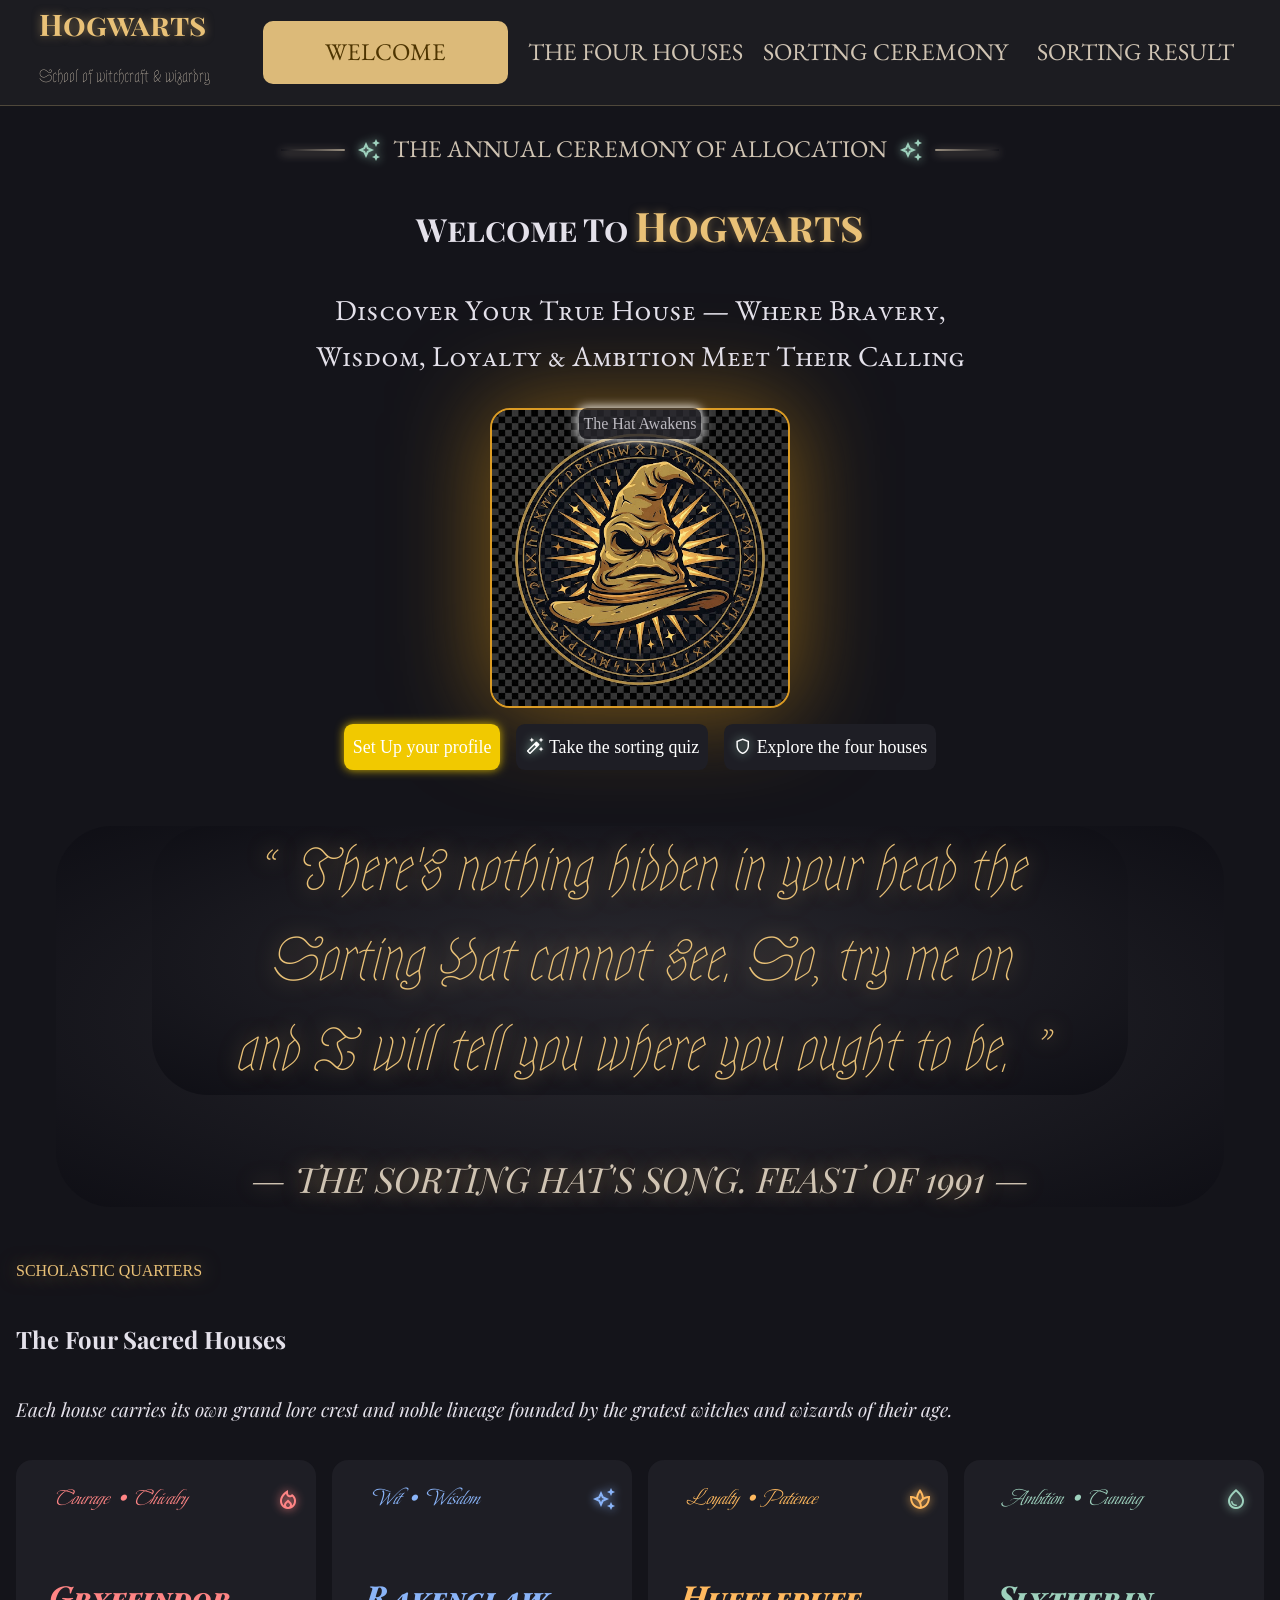
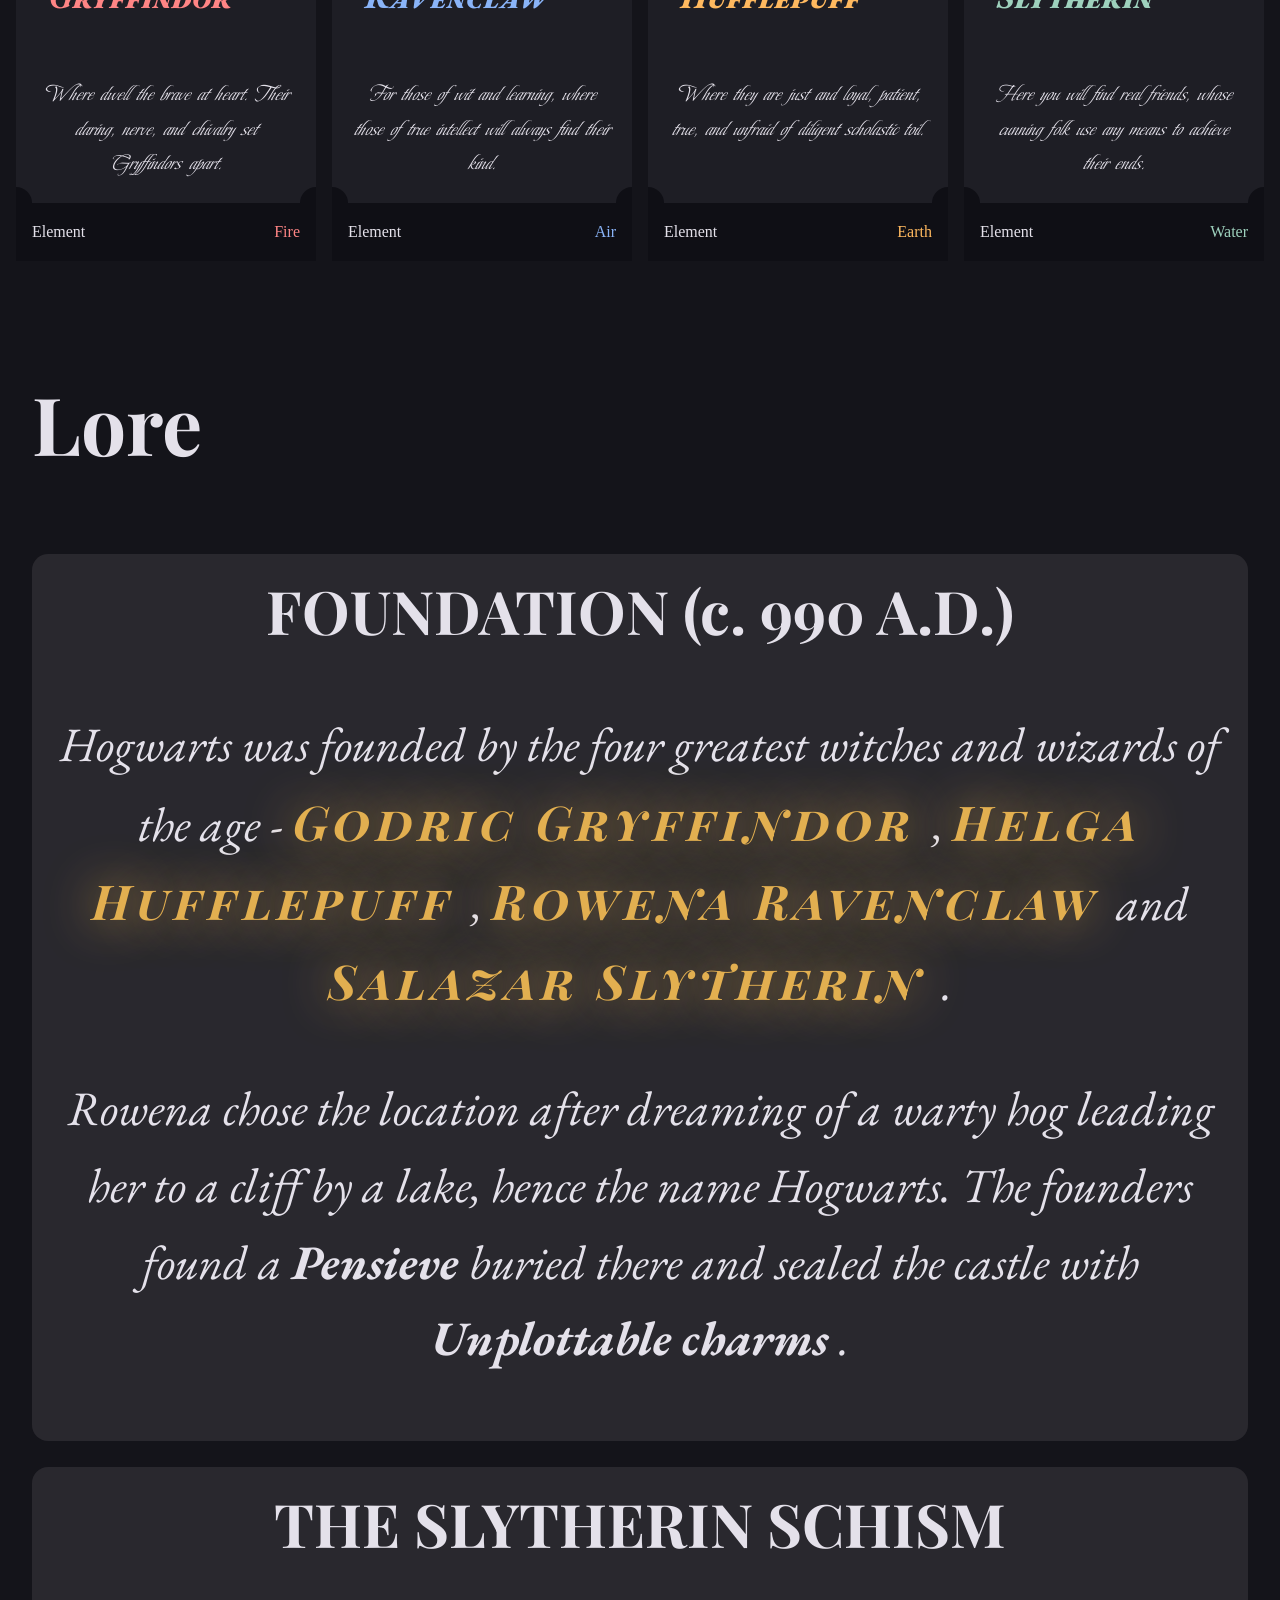
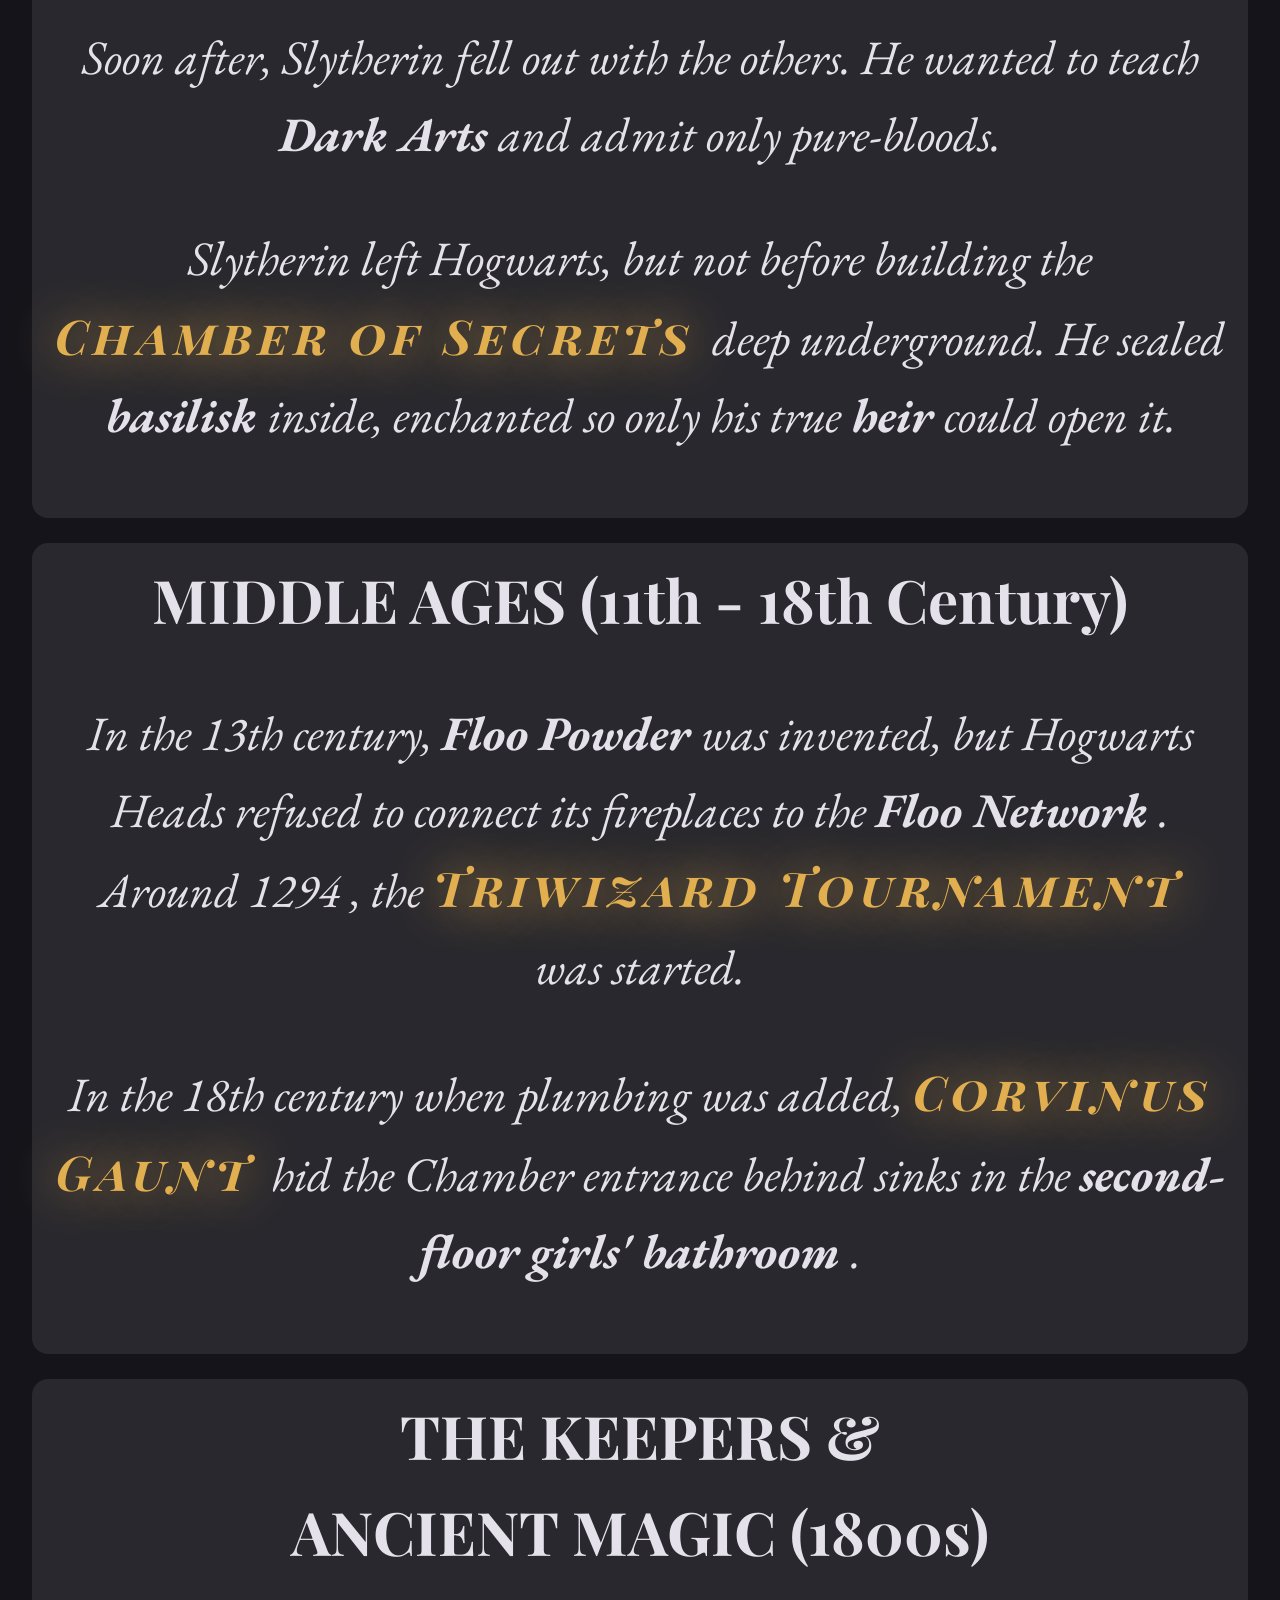
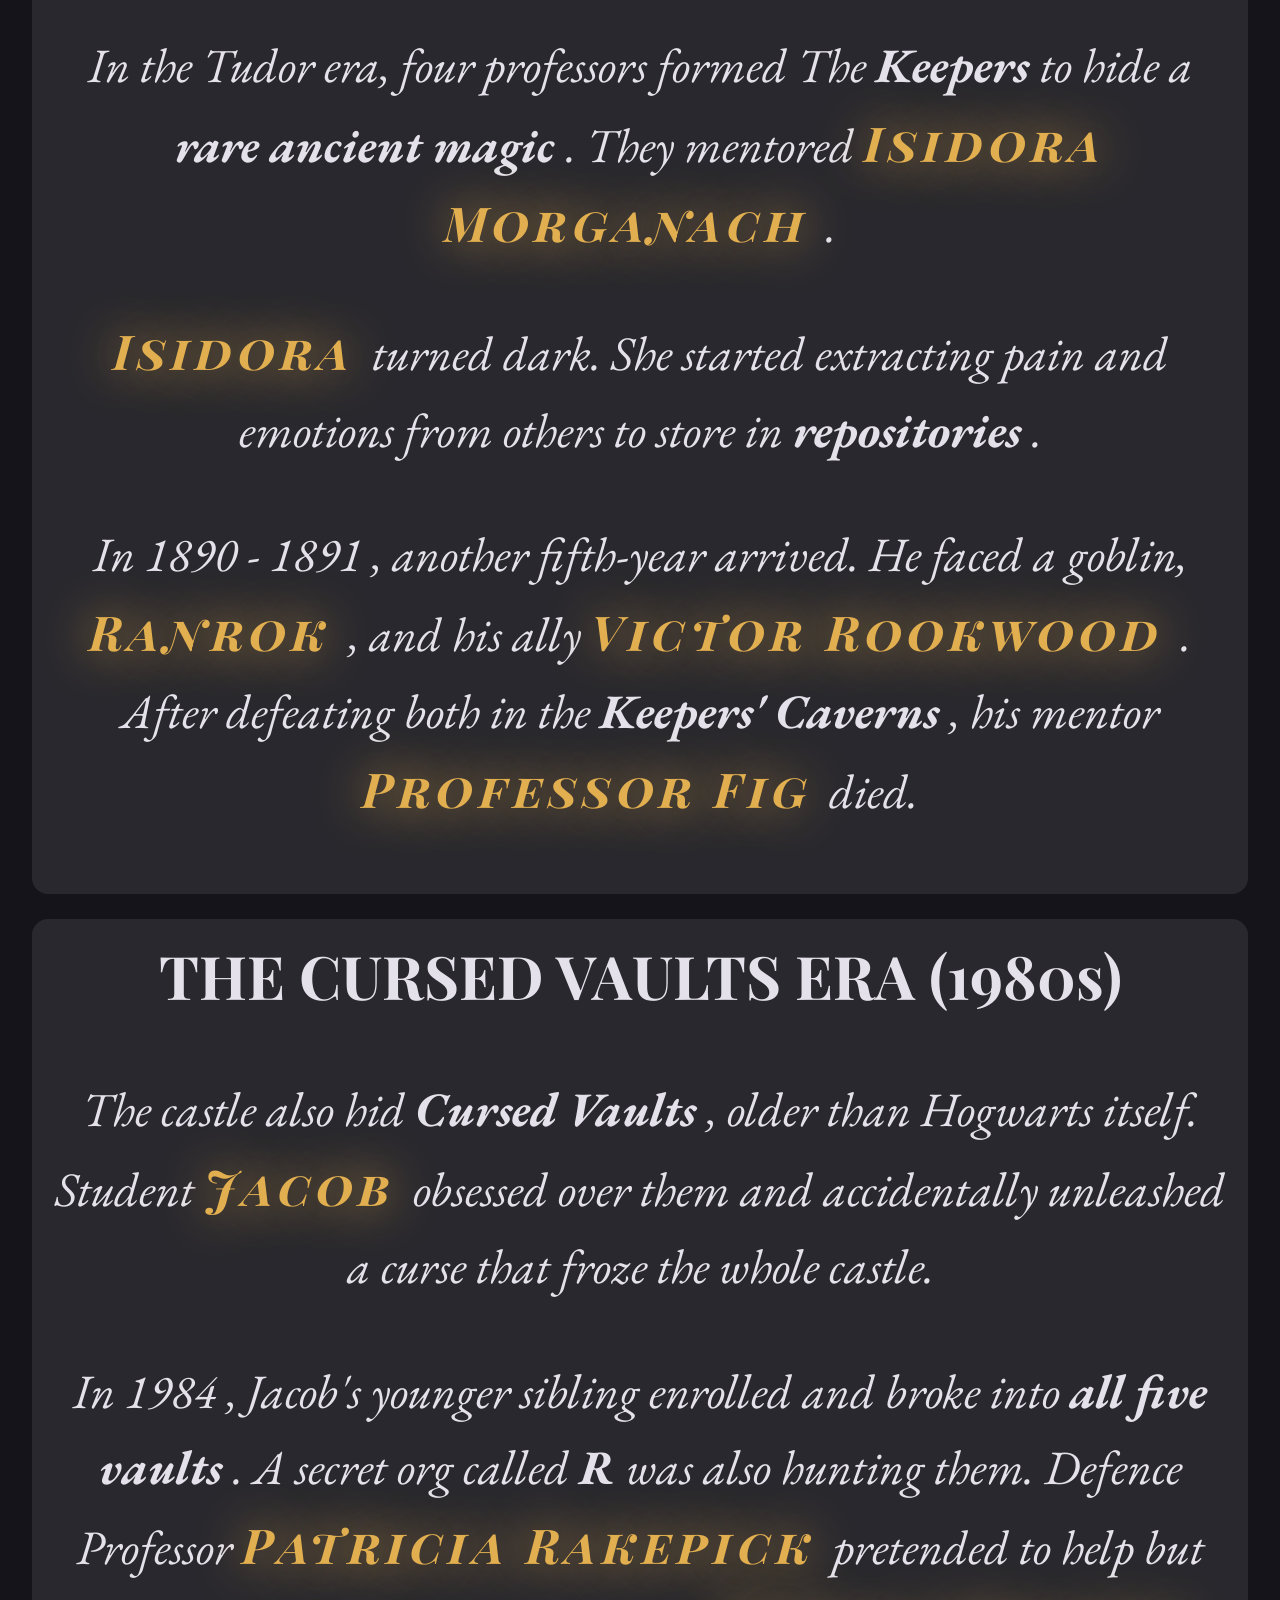
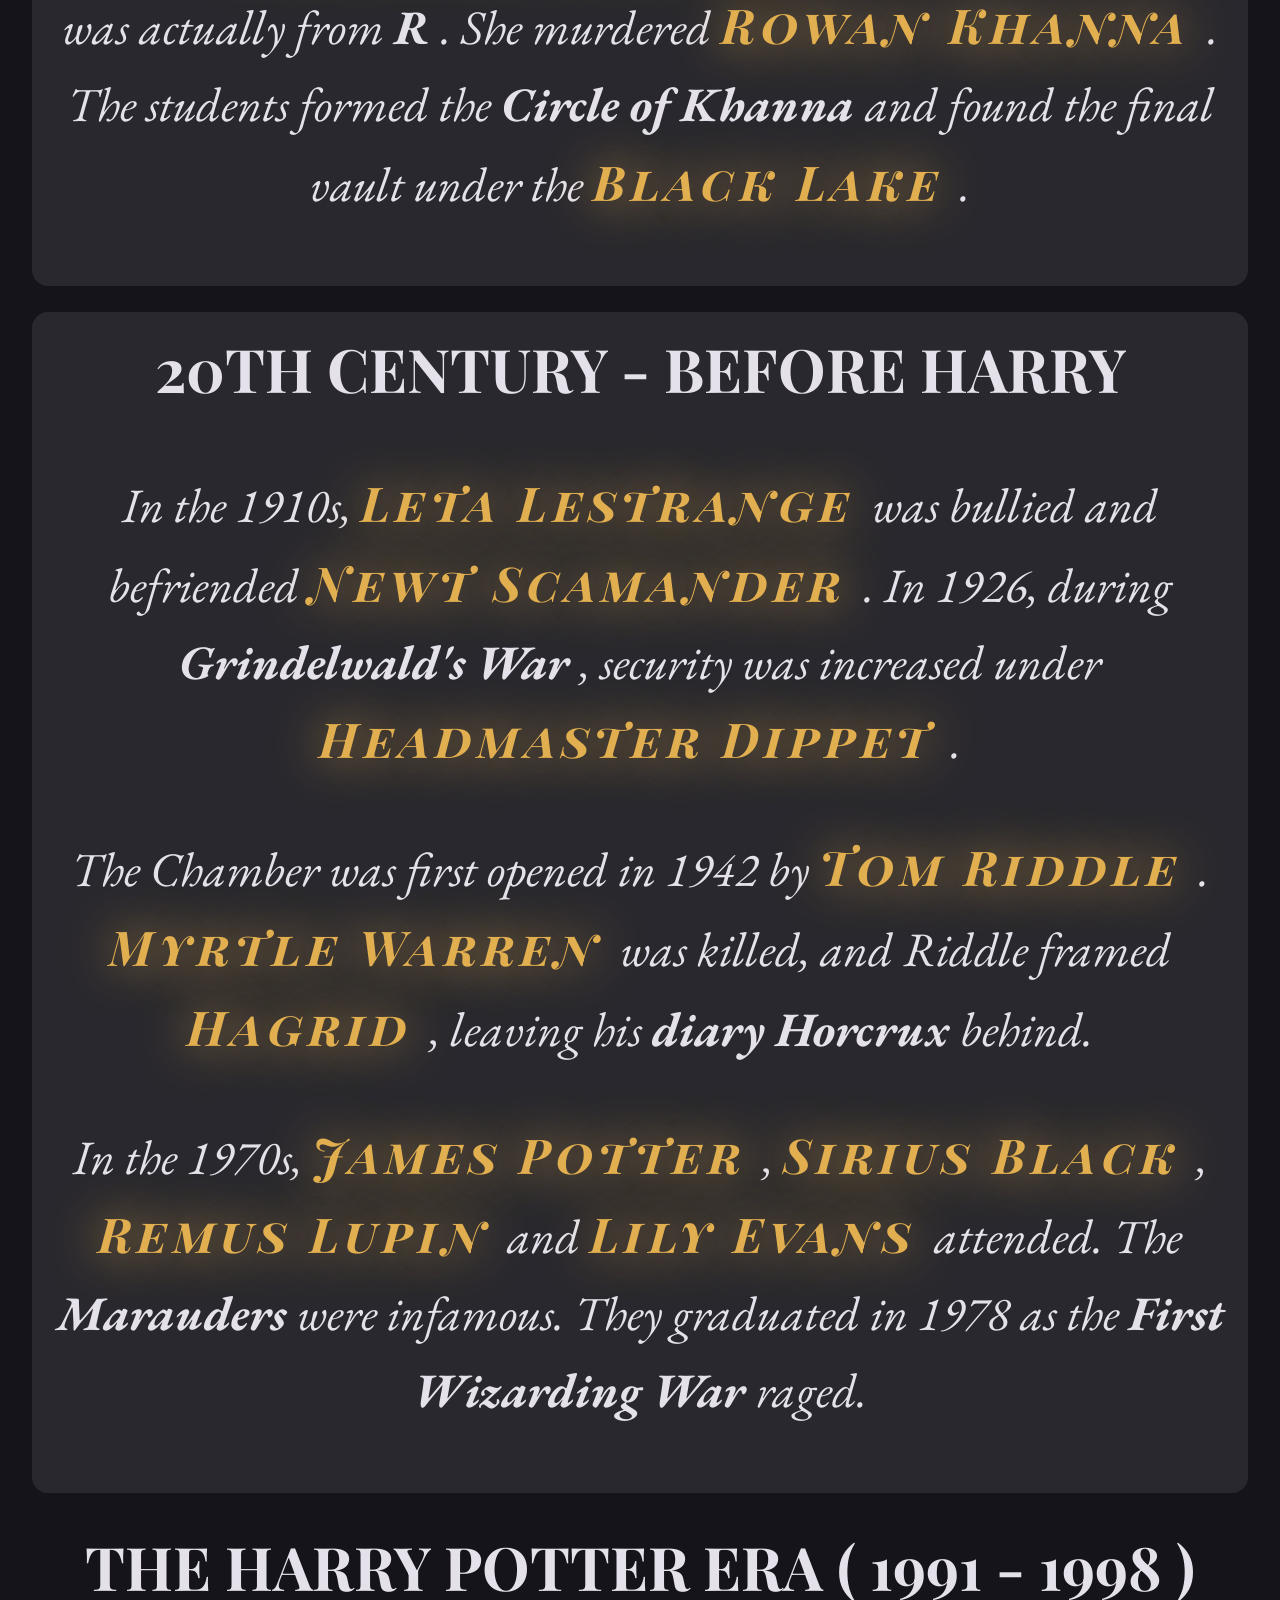
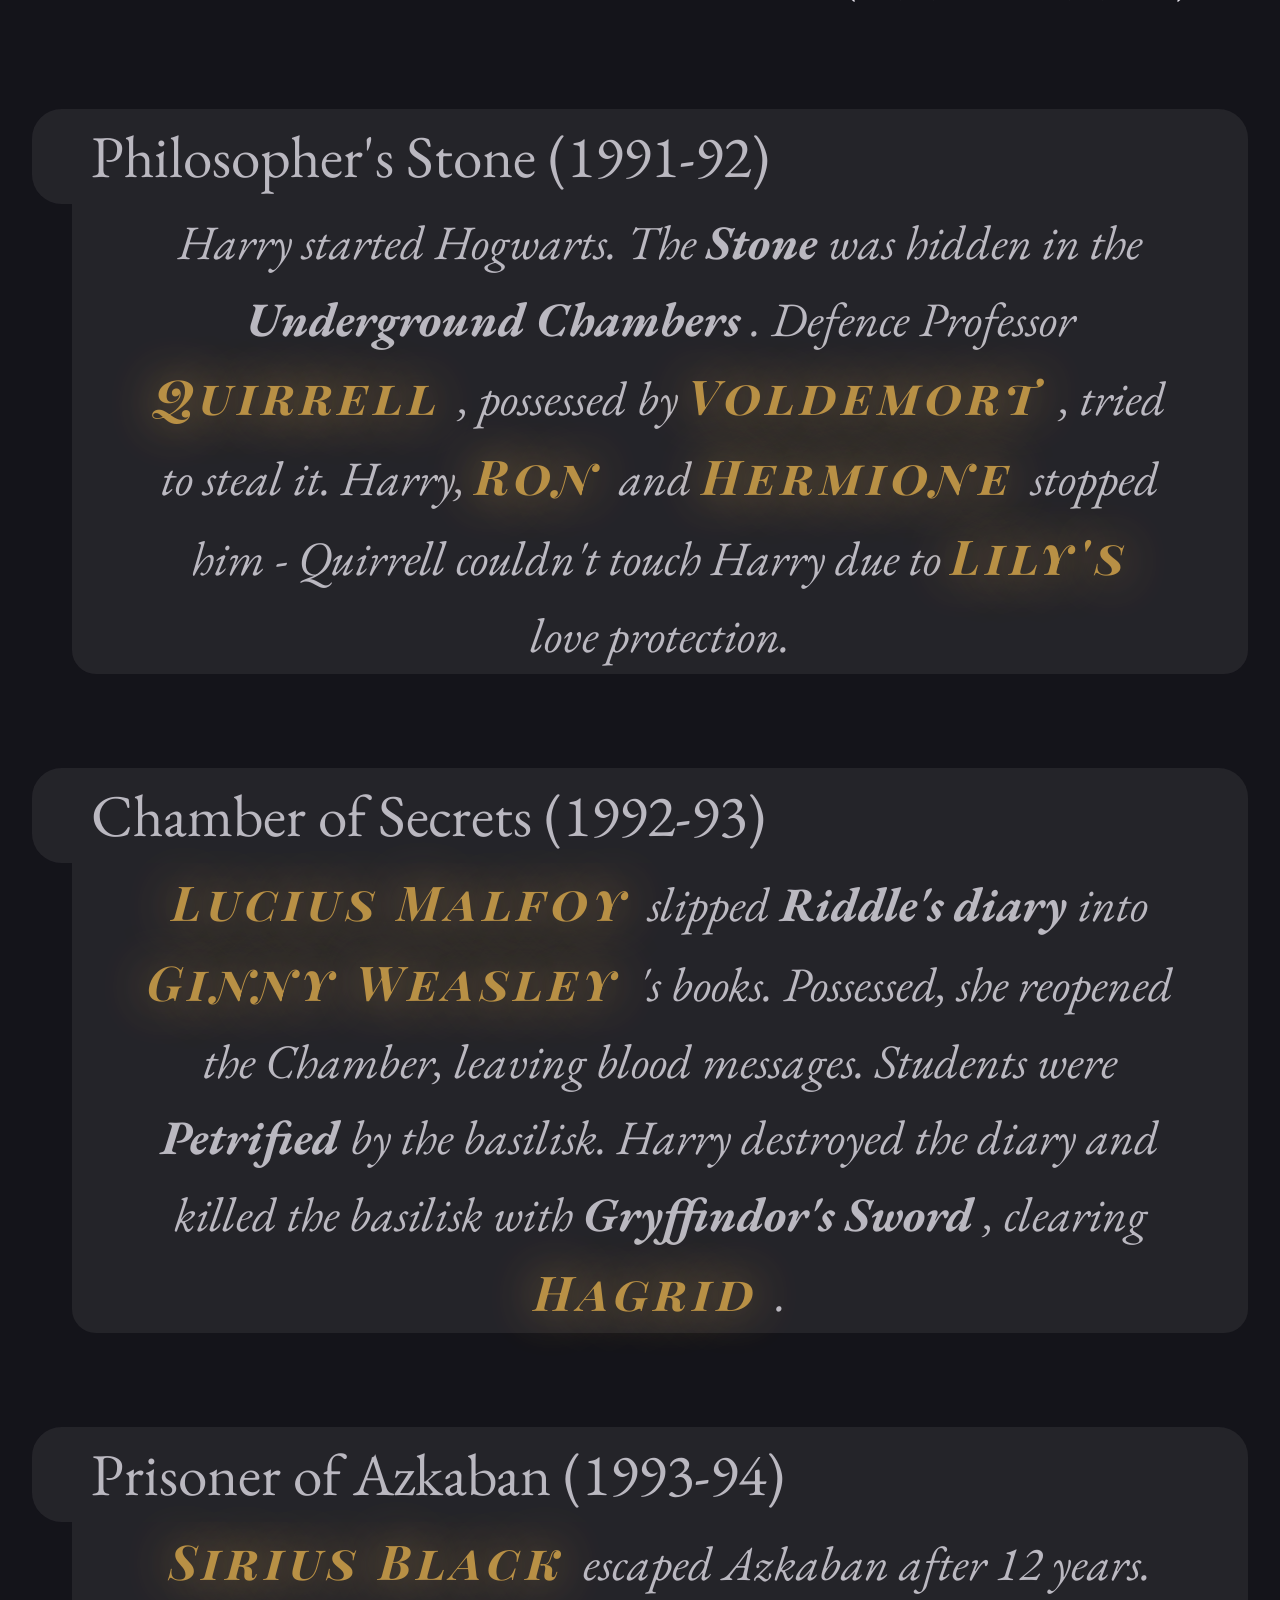
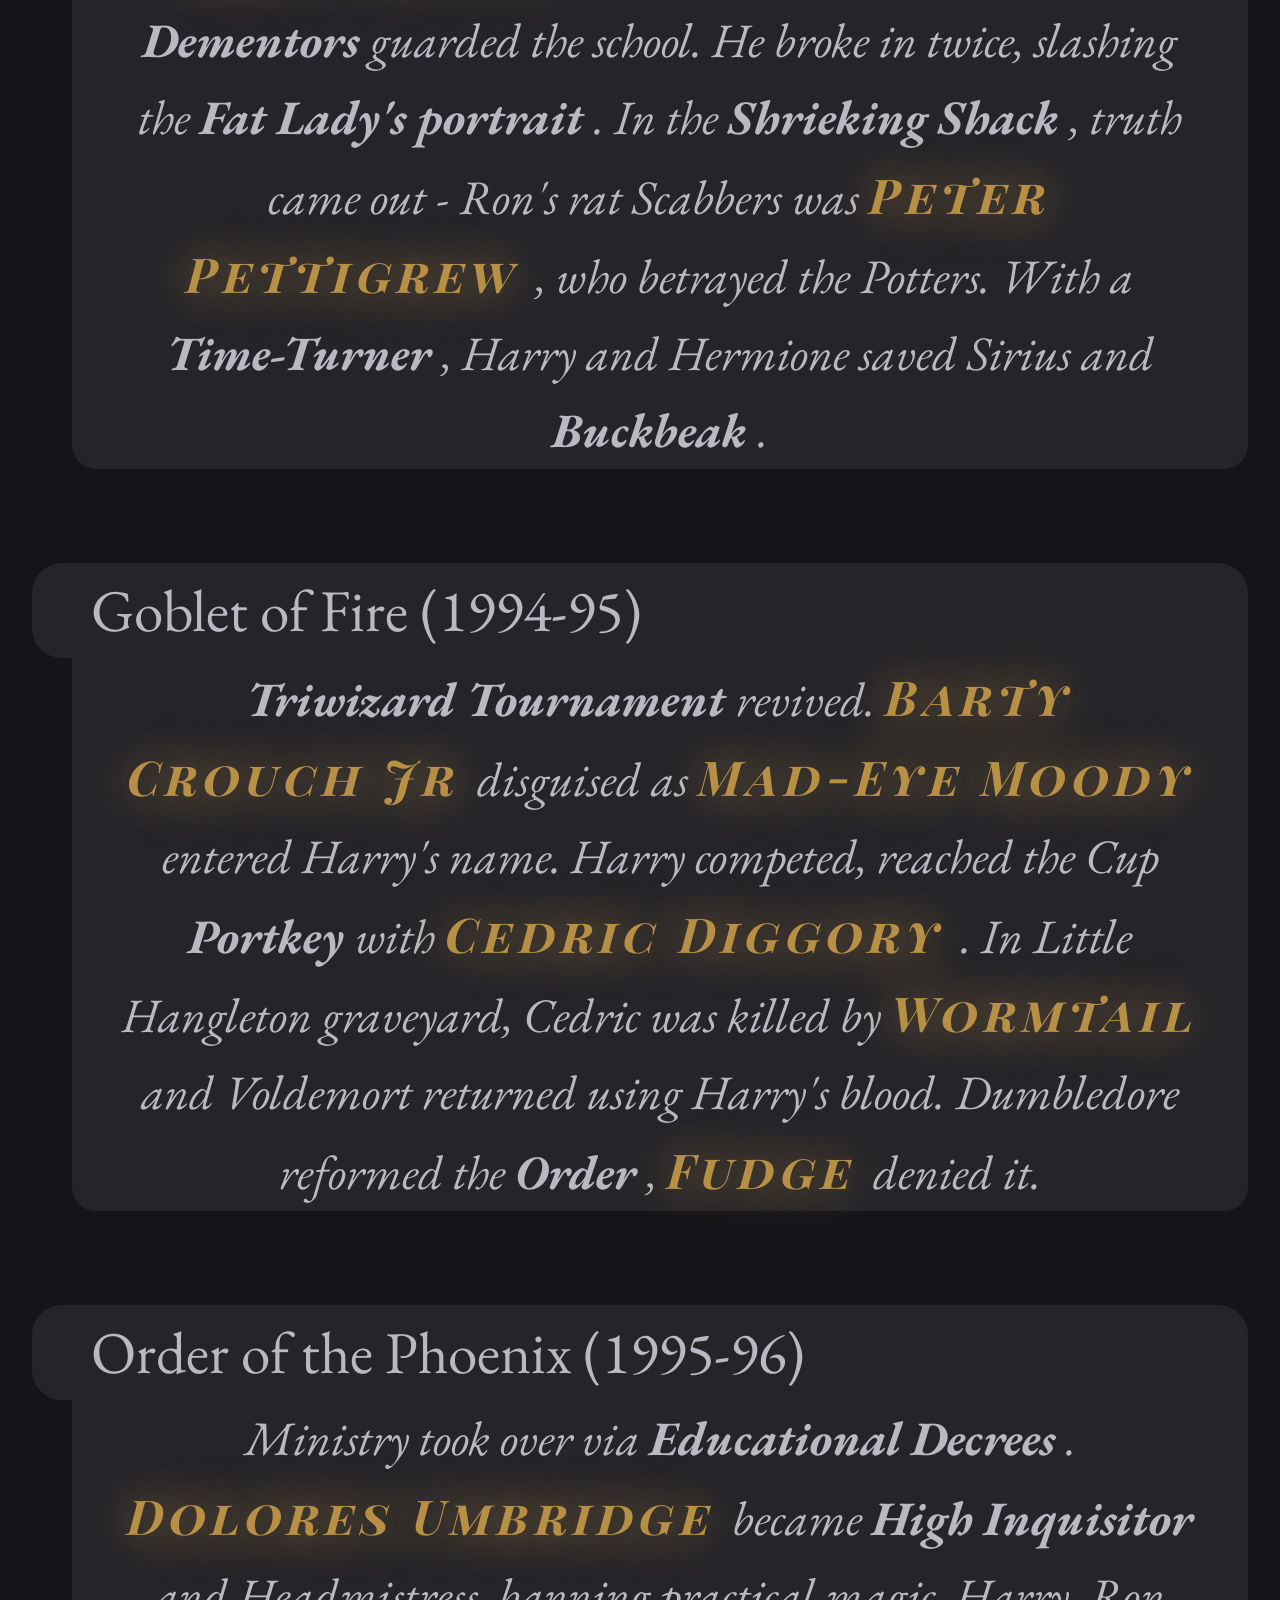
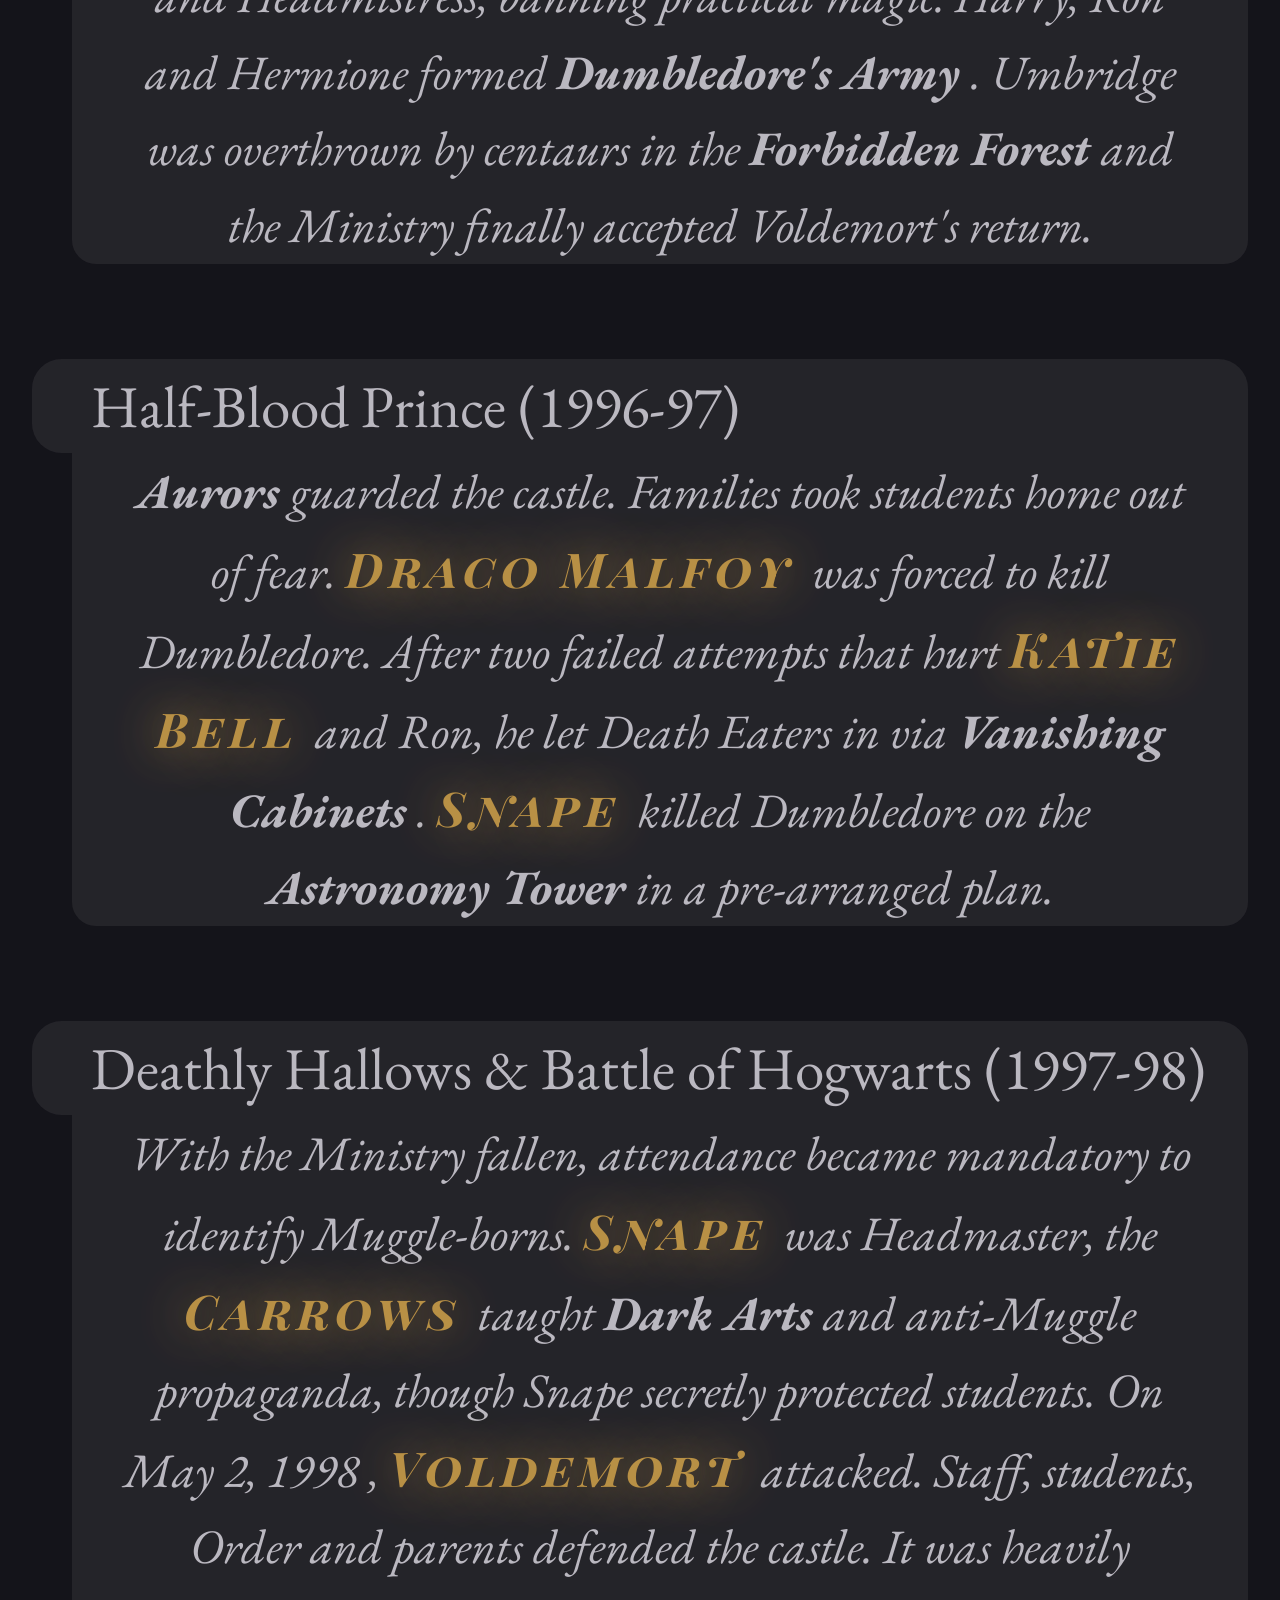
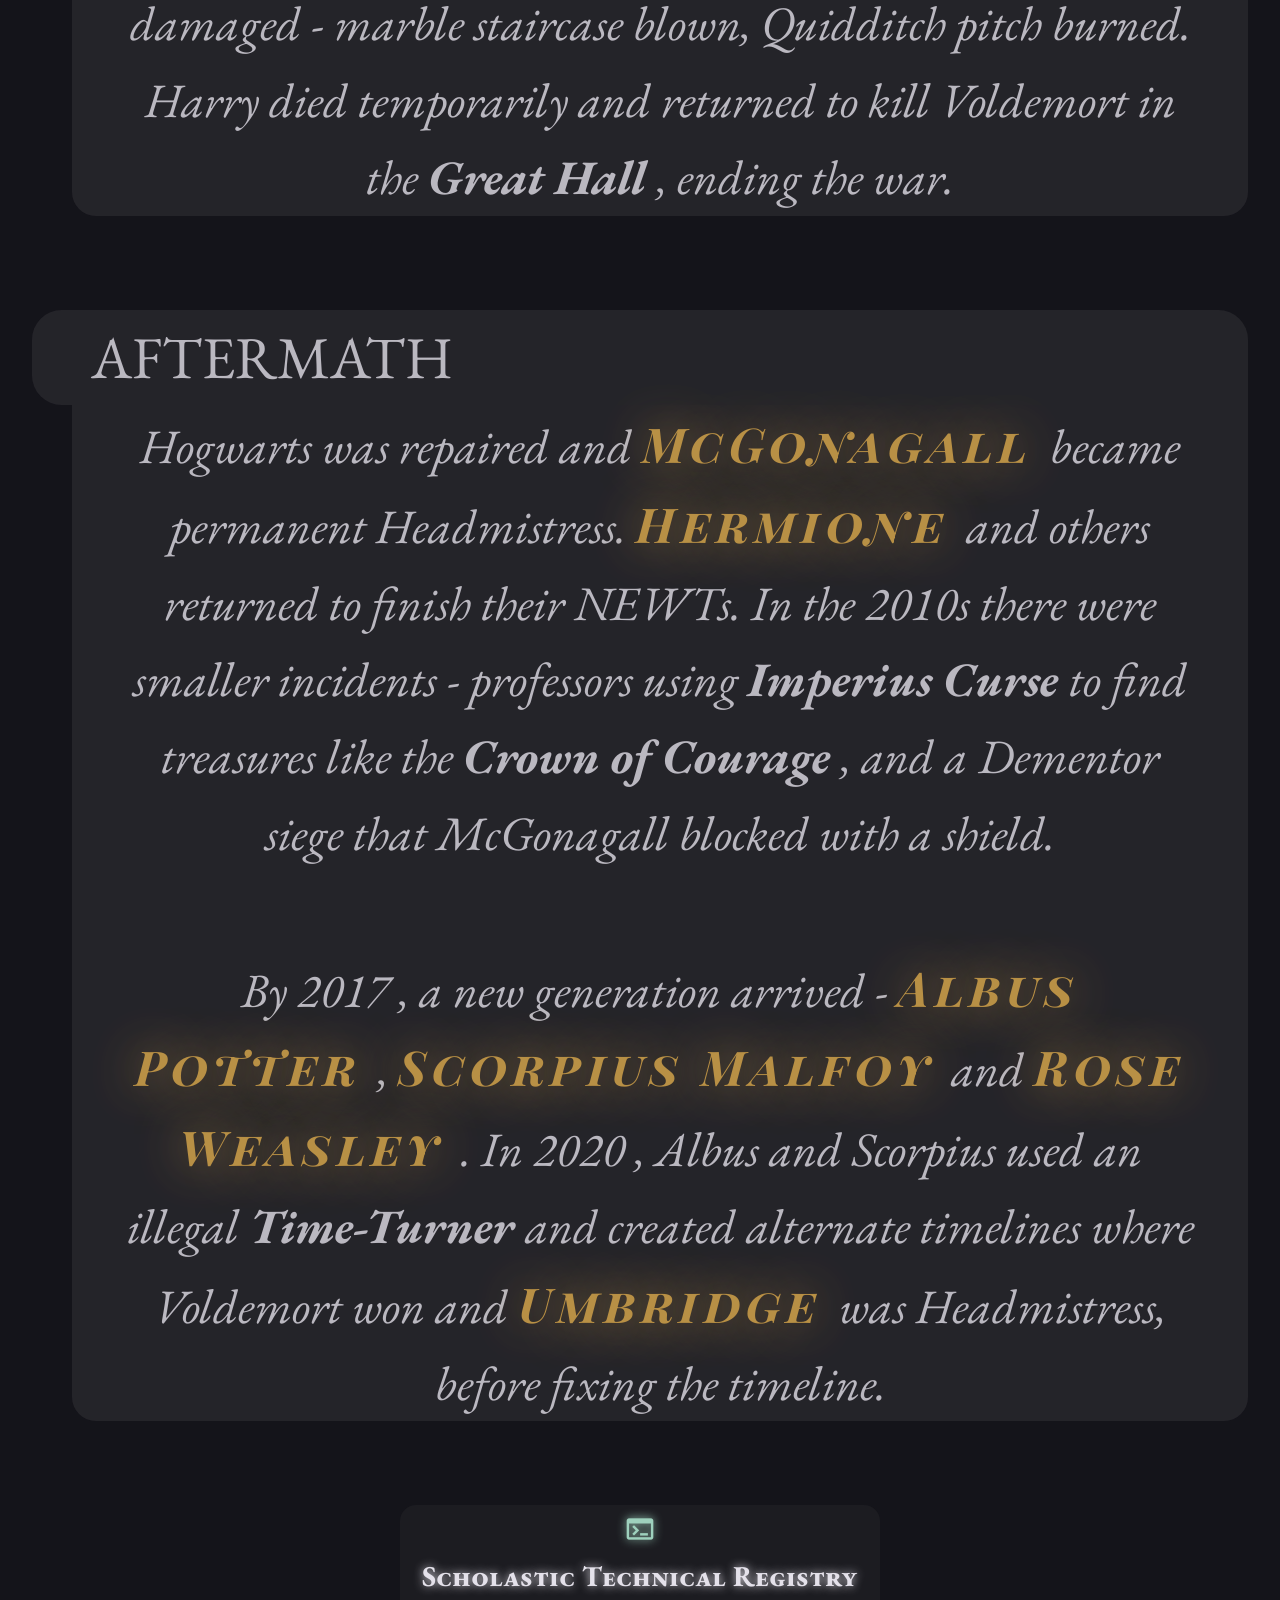
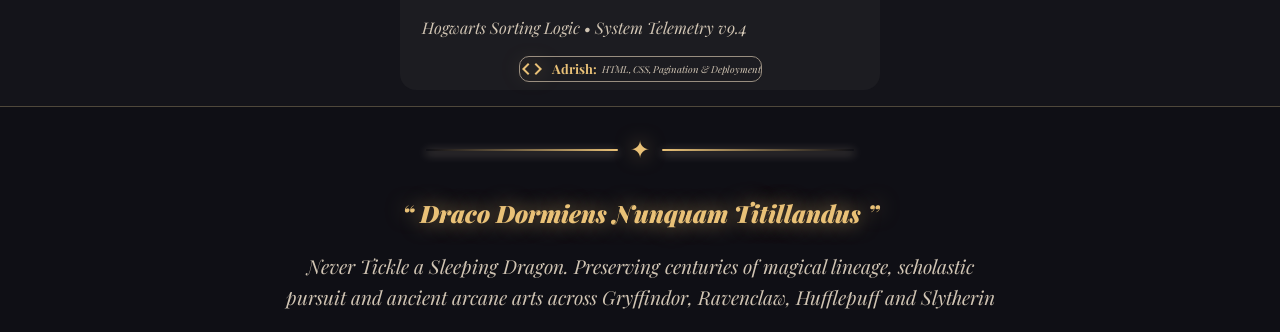
==== commit 625022fa: "Removed DataBase implementations Removed Database implementations and added canon character names in" ====
--- a/index.html
+++ b/index.html
@@ -28,9 +28,17 @@
     <link rel="stylesheet" href="Layout.css">
     <link rel="stylesheet" href="Animations.css">
     <!-- my own JS files -->
-    <script src="Main.js" defer>
+    <script src="main.js" defer></script>
     </script>
-    <body>
+    <body data-page="home">
+      <span class="decoration">
+      </span>
+      <span class="decoration">
+      </span>
+      <span class="decoration">
+      </span>
+      <span class="decoration">
+      </span>
       <header>
         <section role="banner" aria-label="Website Name">
           <a class="project-name" href="index.html">
--- a/Components.css
+++ b/Components.css
@@ -172,13 +172,16 @@
     font-family:var(--font-playfair);
 }
 
-[aria-label="Quote of the Sorting Hat"],blockquote > p:not(.inquest-quote){
-    background-image: radial-gradient(at top left, var(--surface-container-high), var(--surface-container-low));
+[aria-label="Quote of the Sorting Hat"],blockquote > p:where(:not(.inquest-quote)){
+    background-image: radial-gradient(at center, var(--surface-container-high), var(--surface-container-lowest) );
     font-family:var(--font-astloch);
+    inline-size:fit-content;
+    font-size: clamp(1rem, -0.3889rem + 4.9383vw, 3.5rem);
+    text-wrap:pretty;
+    text-align:center;
     margin-inline:1em;
     border-radius: 1em;
     corner-shape: squircle;
-    
     font-style:italic;
 }
 
@@ -202,34 +205,51 @@
     font-family:var(--font-astloch);
 }
 /* === DECOR === */
-.decoration{
+
+dialog > .decoration{
+    z-indez:-1;
+    
+    &:nth-child(1){
+        position-anchor:--sort-anchor;
+        position-area:center left;
+        translate: 150% 50%;
+    }
+    
+    &:nth-child(2){        
+        position-anchor:--sort-anchor;
+        position-area:center right;
+        translate: -150% 50%;
+    }
+}
+
+body:has(.decoration){
+    isolation:isolate;
+}
+
+.decoration {
     z-index:-1;
-    position:absolute;
+    position:fixed;
     background-color:white;
     border-radius: 100%;
     display:none;
     inline-size: clamp(1rem,5vw,4rem);
     block-size:clamp(1rem,5vw,4rem);
-    
-    &:nth-child(1){
-        position-anchor:--sort-anchor;
-        position-area:center left;
-        translate: 150% 50%;
-    }
-    
-    &:nth-child(2){        
-        position-anchor:--sort-anchor;
-        position-area:center right;
-        translate: -150% 50%;
-    }
-    
-     &:nth-child(3){
+    &:nth-child(1)  {
+        inset: 30svi auto auto 8svi;
+    }
+
+    &:nth-child(2)  {
+        inset:  25svi 30svi auto auto;
+    }
+
+    &:nth-child(3)  {
         inset: auto 20svi 55svi auto;
     }
-    
-     &:nth-child(4){
-        inset: auto auto 50svi 25svi ;
-    }
+
+    &:nth-child(4)  {
+        inset: auto auto 25svi 30svi;
+    }
+
 }
 
 
--- a/Layout.css
+++ b/Layout.css
@@ -6,9 +6,10 @@
   border-radius:1em;
   corner-shape:squircle;
   display:grid;
-  grid-template-columns:repeat(autofit,minmax(300px,1fr));
+  grid-template-columns:repeat(auto-fit,minmax(250px,1fr));
   > *:not(h2) {
     margin-block-end:1lh;
+    grid-column: 1 /-1;
   }
 
   article {
@@ -16,13 +17,12 @@
     padding-inline:1em;
     padding-block:0.5em 1em;
     background-color:var(--surface-container-high);
-    transition-duration: 1s;
-    transition-timing-function:cubic-bezjer;
-    transition-property:scale, box-shadow;
+    transition: scale 1s cubic-bezier(0.68, -0.55, 0.27, 1.55),
+    box-shadow 1s cubic-bezier(0.68, -0.55, 0.27, 1.55);
+    
     &:hover {
-      scale: 1.1075;
       opacity:0.8;
-      box-shadow: 0 0 100px 20px hsl(from var(--primary) h s 40%);
+      box-shadow: 0 0 50px 15px hsl(from var(--primary) h s 40%);
     }
 
   }
@@ -35,7 +35,7 @@
   h3 {
     font-family:var(--font-playfair);
     text-align:center;
-    font-size: clamp(1rem, -0.6333rem + 6.5vw, 4.5rem);
+    font-size: clamp(1rem, -0.5278rem + 5.4321vw, 3.75rem);
     text-wrap:balance;
     margin:0;
   }
@@ -43,9 +43,9 @@
   :is(p,dd) {
     font-family:var(--font-garamond);
     font-style:italic;
-    text-wrap:balance;
+    text-wrap:pretty;
     text-align:center;
-    font-size: clamp(0.8rem, -0.8rem + 6.5vw, 4rem);
+    font-size: clamp(0.75rem, -0.5rem + 4.4444vw, 3rem);
     strong {
       color: hsl(from var(--primary) h s 60%);
       text-shadow:0 0 1em hsl(from var(--primary) h s 60%);
@@ -68,6 +68,7 @@
       background-color:var(--surface-container-high);
       border-radius: 0.5em 0.5em 0 0.5em;
       padding-inline-start:1em;
+      opacity:0.8;
     }
 
     dd {
@@ -76,7 +77,6 @@
     }
 
   }
-
 }
 
 [src="Hat-chequered.jpg"] {
@@ -724,16 +724,14 @@
         }
 
       }
-
+      
       img {
         position:absolute;
-        inset: 0.5em 0.5em auto auto;
+        inset: 0.5em 0.5em auto auto;      
         width: 50px;
         aspect-ratio:1;
-      }
-
-    }
-
-  }
-
-}+     }
+
+  }
+
+}
--- a/Animations.css
+++ b/Animations.css
@@ -116,21 +116,14 @@
     }
 }
 
-.decoration{
-    animation-name: decor-animation;
-    animation-delay: calc(sibling-index() * 0.5s);
-    animation-duration:2s;
-    animation-iteration-count: infinite;
-    animation-timing-function:ease-in-out;
-    animation-direction:alternate-reverse;
+.decoration {
+  animation: decor-animation 2s ease-in-out 
+  calc(sibling-index() * 0.5s) infinite reverse;
 }
 
-.house-grid section{
-    animation-name: fade-in;
-    animation-duration:1s;
-    animation-timing-function:ease-in;
-    animation-delay: calc(sibling-index() * 0.5s);
-    animation-fill-mode:backwards;
+.house-grid section {
+  animation: fade-in 1s ease-in 
+  calc(sibling-index() * 0.5s) backwards;
 }
 
 section:where(:has(h2[class="gold"])) div {
@@ -161,6 +154,7 @@
     color:hsl(from var(--primary) h s 50%);
     text-shadow: 0 0 5px hsl(from var(--primary) h s 50%);
   }
+  
   &::scroll-button(right){
     content: '➢';
     position-area:center right;
@@ -178,15 +172,18 @@
     translate:50% 0;
   }
 
-  &::scroll-marker-group{ 
-    padding-block-start:0.5em;      
-    display:flex;
+  &::scroll-marker-group{   
+    display:inline-flex;
+    margin-block-start:1.5lh;
     gap:0.5ch;
+    flex-flow:row wrap;
+    
+    inline-size:60%;
     justify-content:center;
-
+    align-content:center;
   }
 
-  & article::scroll-marker{
+  & > article::scroll-marker{
     content:'';  
     inline-size:1em;
     block-size:1em;
@@ -196,7 +193,7 @@
     background-color:var(--surface-container-high);
     border-radius: 50%;
     }
-   & article::scroll-marker:target-current{
+   & > article::scroll-marker:target-current{
         background-color:hsl(from var(--primary) h s 50%);
     }
 }
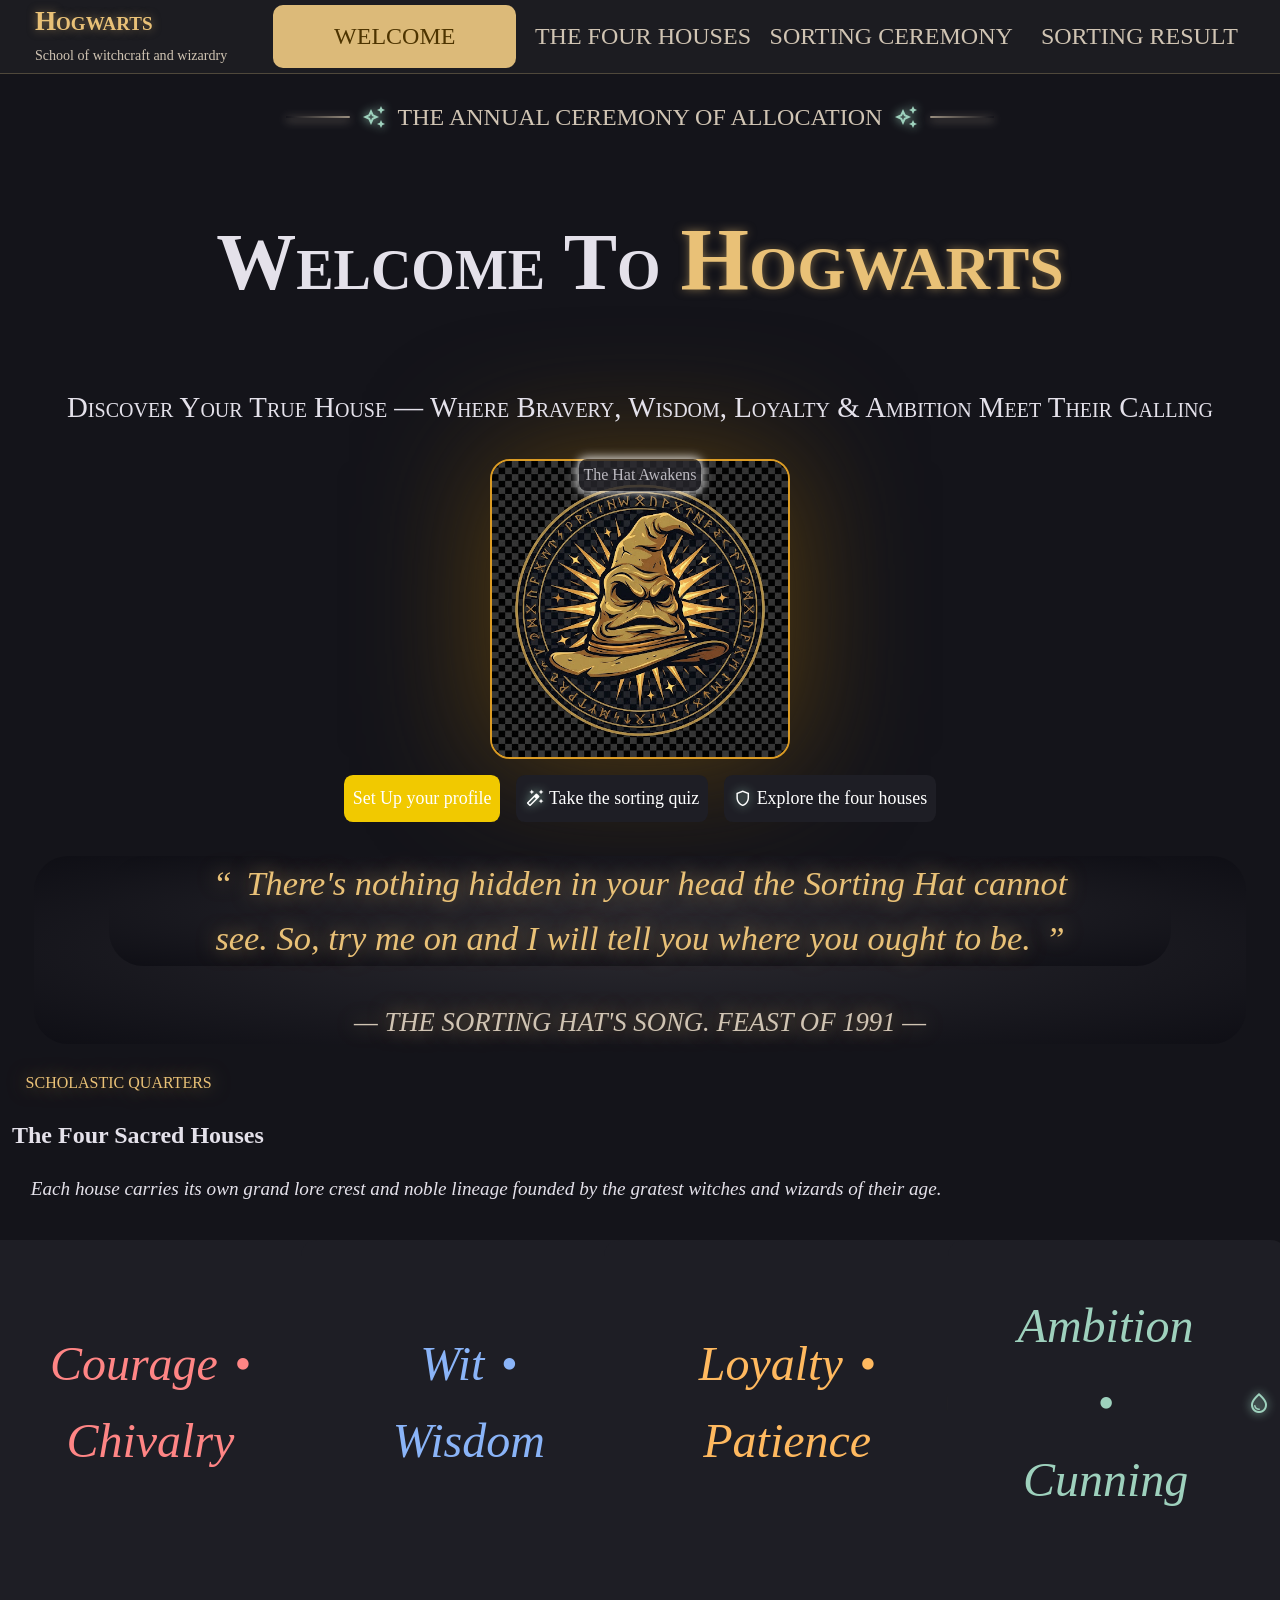
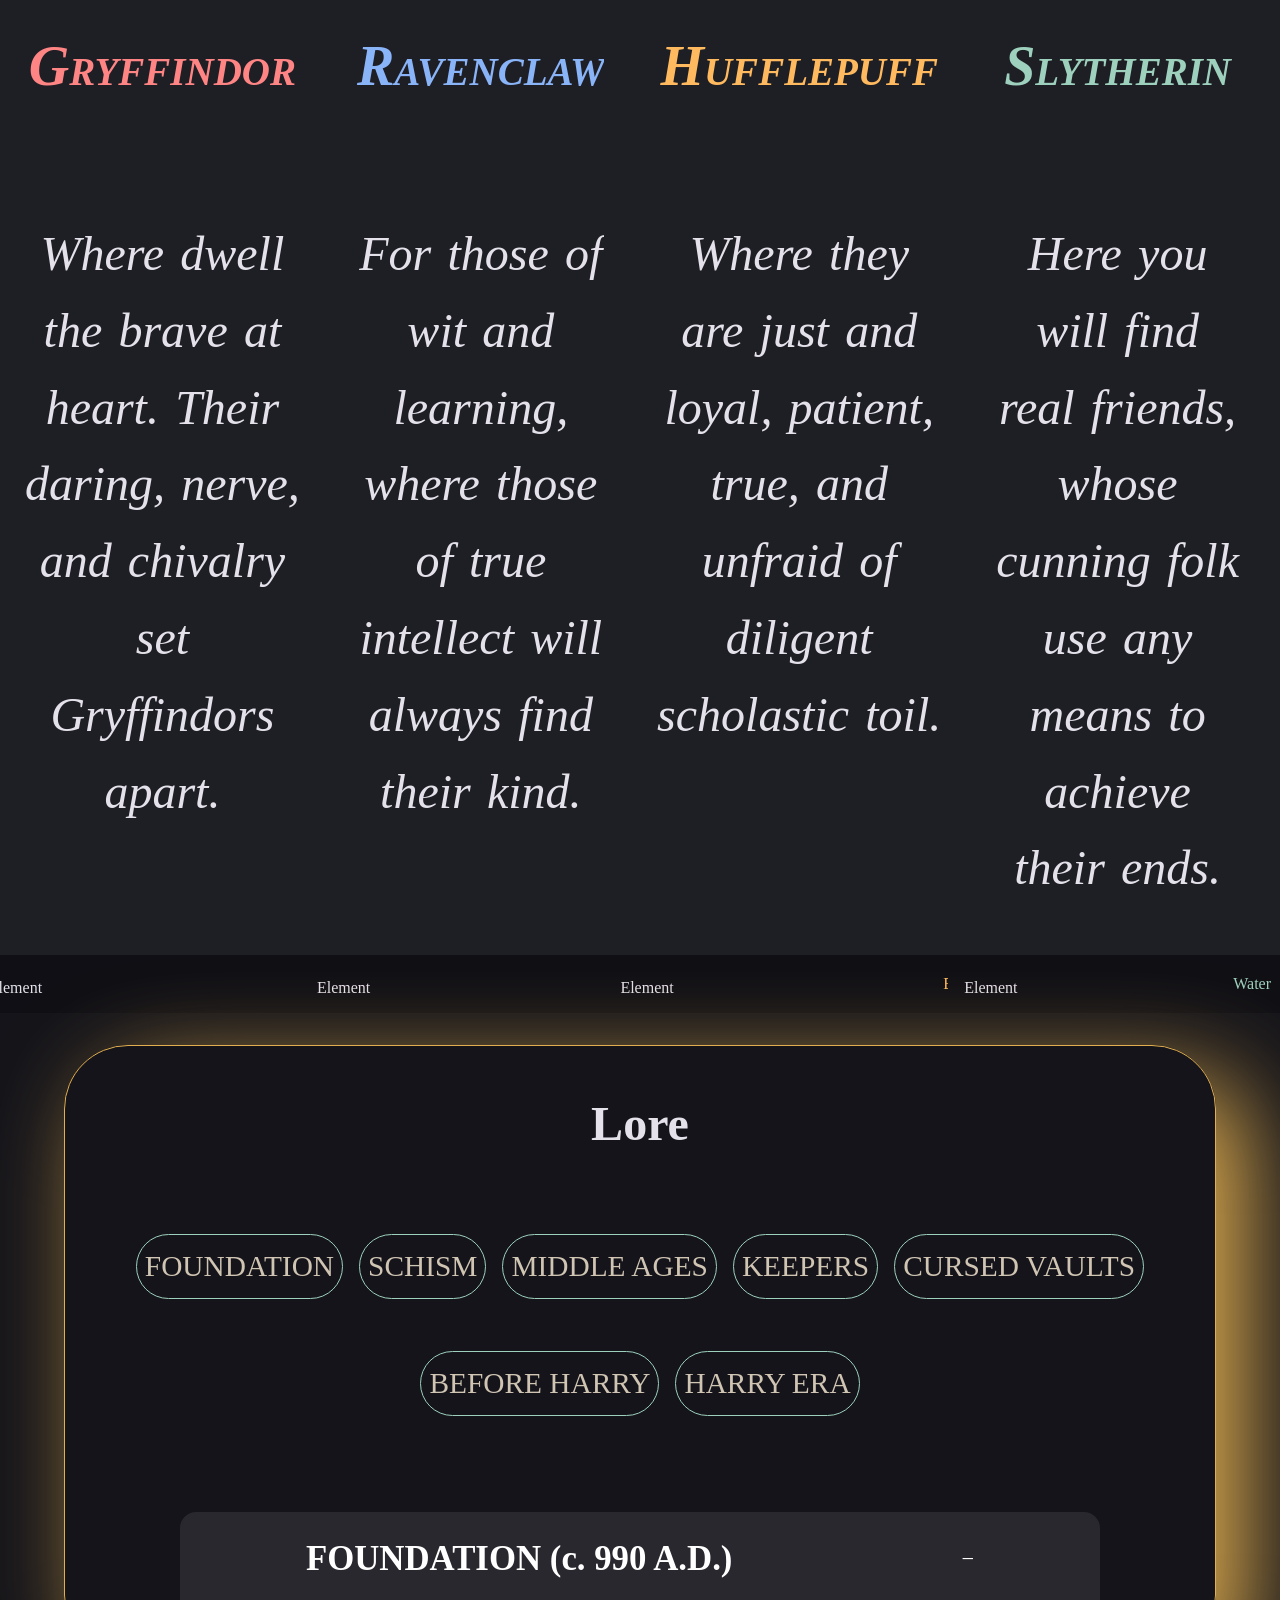
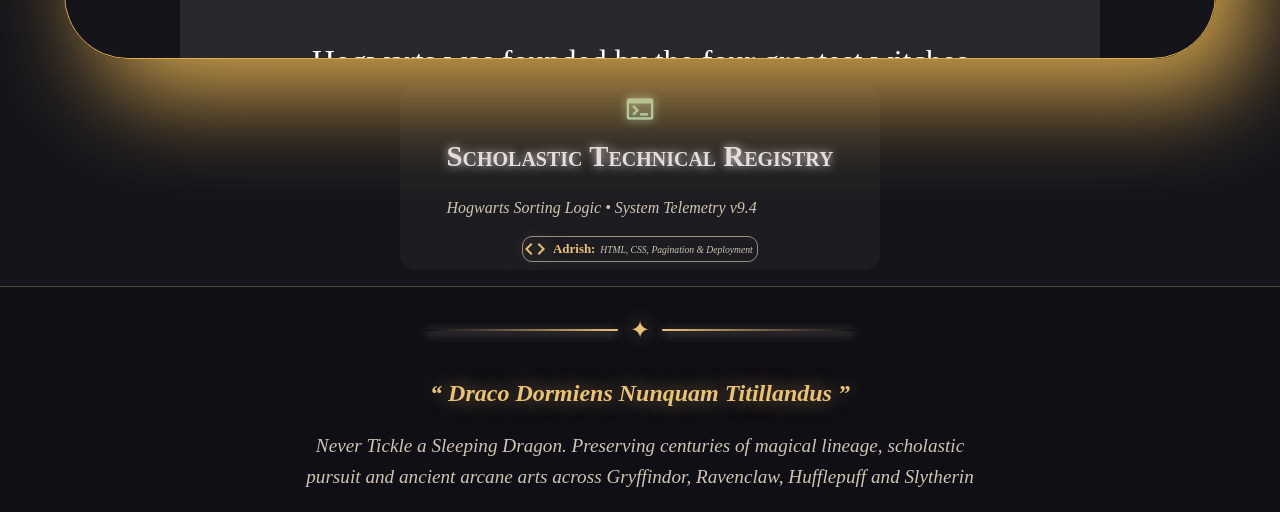
==== commit e6d0f4a7: "Improved Lore UI" ====
--- a/index.html
+++ b/index.html
@@ -18,8 +18,6 @@
     <!-- Fonts -->
     <link rel="preconnect" href="https://fonts.googleapis.com">
     <link rel="preconnect" href="https://fonts.gstatic.com" crossorigin>
-    <!-- 1. Text fonts -->
-    <link href="https://fonts.googleapis.com/css2?family=Astloch:wght@400;700&family=Beau+Rivage&family=EB+Garamond:ital,wght@0,400;0,500;1,400&family=Playfair+Display:wght@400;500;700&display=swap" rel="stylesheet">
     <!-- 2. Ligatures / Icons -->
     <link href="https://fonts.googleapis.com/css2?family=Material+Symbols+Outlined:opsz,wght,FILL,GRAD@24,400,0,0&icon_names=spa,auto_awesome,local_fire_department,water_drop,psychology_alt,terminal,code,memory,auto_fix_high,shield&display=swap" rel="stylesheet">
     <!-- my own CSS files -->
@@ -29,833 +27,459 @@
     <link rel="stylesheet" href="Animations.css">
     <!-- my own JS files -->
     <script src="main.js" defer></script>
-    </script>
-    <body data-page="home">
-      <span class="decoration">
-      </span>
-      <span class="decoration">
-      </span>
-      <span class="decoration">
-      </span>
-      <span class="decoration">
-      </span>
-      <header>
-        <section role="banner" aria-label="Website Name">
-          <a class="project-name" href="index.html">
-            Hogwarts
-          </a>
+
+  <body data-page="home">
+    <header>
+      <section role="banner" aria-label="Website Name">
+        <a class="project-name" href="index.html">
+          Hogwarts
+        </a>
+        <p>
+          School of witchcraft and wizardry
+        </p>
+      </section>
+      <nav>
+        <ul>
+          <li>
+            <a aria-current="page" href="index.html">
+              welcome
+            </a>
+          </li>
+          <li>
+            <a href="houses.html">
+              the four Houses
+            </a>
+          </li>
+          <li>
+            <a href="quiz.html">
+              sorting ceremony
+            </a>
+          </li>
+          <li>
+            <a href="profile.html">
+              sorting result
+            </a>
+          </li>
+        </ul>
+      </nav>
+    </header>
+    <main>
+      <p class="kicker">
+        <span class="material-symbols-outlined" aria-hidden="true">
+          auto_awesome
+        </span>
+        The Annual Ceremony of allocation
+        <span class="material-symbols-outlined" aria-hidden="true">
+          auto_awesome
+        </span>
+      </p>
+      <h1>
+        Welcome To
+        <span class="project-name">
+          Hogwarts
+        </span>
+      </h1>
+      <p class="kick-line">
+        Discover Your True House &mdash; Where Bravery&comma; Wisdom&comma; Loyalty &amp; Ambition Meet Their Calling
+      </p>
+      <figure>
+        <img alt="Enchanted Sorting Hat Emblem" src="Hat-chequered.jpg" width="300" height="300">
+        <figcaption>
+          The Hat Awakens
+        </figcaption>
+      </figure>
+      <section class="action-btns" aria-label="Getting started actions">
+        <button id="setup-profile" class="btn btn--primary" type="button" commandfor="dialog-modal" command="show-modal">
+          Set Up your profile
+        </button>
+        <button id="take-quiz" class="btn btn--accent" type="button" disabled>
+          <span class="material-symbols-outlined btn__icon btn__icon--quiz" aria-hidden="true">
+            auto_fix_high
+          </span>
+          Take the sorting quiz
+        </button>
+        <button id="explore-houses" class="btn btn--ghost" type="button" disabled>
+          <span class="material-symbols-outlined btn__icon btn__icon--quiz" aria-hidden="true">
+            shield
+          </span>
+          Explore the four houses
+        </button>
+      </section>
+      <section aria-label="Quote of the Sorting Hat" class="gold">
+        <blockquote>
           <p>
-            School of witchcraft &amp; wizardry
+            There&apos;s nothing hidden in your head the Sorting Hat cannot see. So&comma; try me on and I will tell you where you ought to be&period;
           </p>
-        </section>
-        <nav>
-          <ul>
-            <li>
-              <a aria-current="page" href="index.html">
-                welcome
-              </a>
-            </li>
-            <li>
-              <a href="houses.html">
-                the four Houses
-              </a>
-            </li>
-            <li>
-              <a href="quiz.html">
-                sorting ceremony
-              </a>
-            </li>
-            <li>
-              <a href="profile.html">
-                sorting result
-              </a>
-            </li>
-          </ul>
-        </nav>
-      </header>
-      <main>
-        <p class="kicker">
-          <span  class="material-symbols-outlined" aria-hidden="true">
-            auto_awesome
-          </span>
-          The Annual Ceremony of allocation
-          <span  class="material-symbols-outlined" aria-hidden="true">
-            auto_awesome
-          </span>
+        </blockquote>
+        <p class="description">
+          <cite>
+            &mdash; THE SORTING HAT&apos;S SONG&period; FEAST OF
+            <time datetime="1991">
+              1991
+            </time>
+            &mdash;
+          </cite>
         </p>
-        <h1>
-          Welcome To
-          <span class="project-name">
-            Hogwarts
-          </span>
-        </h1>
-        <p class="kick-line">
-          Discover Your True House &mdash; Where Bravery&comma; Wisdom&comma; Loyalty &amp; Ambition Meet Their Calling
+      </section>
+      <section class="house-section">
+        <p class="gold">
+          SCHOLASTIC QUARTERS
         </p>
-        <figure>
-          <img alt="Enchanted Sorting Hat Emblem" src="Hat-chequered.jpg"
- width="300" height="300" >
-          <figcaption>
-            The Hat Awakens
-          </figcaption>
-        </figure>
-        <section class="action-btns" aria-label="Getting started actions">
-          <button
-    id="setup-profile"
-    class="btn btn--primary"
-    type="button"
-    commandfor="dialog-modal"
-    command="show-modal"
-  >
-            Set Up your profile
-          </button>
-          <button
-    id="take-quiz"
-    class="btn btn--accent"
-    type="button"
-    disabled
-  >
-            <span class="material-symbols-outlined btn__icon btn__icon--quiz" aria-hidden="true">
-              auto_fix_high
-            </span>
-            Take the sorting quiz
-          </button>
-          <button
-    id="explore-houses"
-    class="btn btn--ghost"
-    type="button"
-    disabled
-  >
-            <span class="material-symbols-outlined btn__icon btn__icon--quiz" aria-hidden="true">
-              shield
-            </span>
-            Explore the four houses
-          </button>
-        </section>
-        <section aria-label="Quote of the Sorting Hat" class="gold">
-          <blockquote>
-            <p>
-              There&apos;s nothing hidden in your head the Sorting Hat cannot see. So&comma; try me on and I will tell you where you ought to be&period;
+        <h2 id="heading-sacred-house">
+          The Four Sacred Houses
+        </h2>
+        <p class="sacred-house-desc">
+          Each house carries its own grand lore crest and noble lineage founded by the gratest witches and wizards of their age&period;
+        </p>
+        <div>
+        <article class="gryffindor" data-color="hsl(0 100% 76.08% / 0.5)" style="--color: hsl(0 100% 76.08%)">
+          <div class="top">
+            <p class="trait">
+              Courage • Chivalry
             </p>
-          </blockquote>
-          <p class="description">
-            <cite>
-              &mdash; THE SORTING HAT&apos;S SONG&period; FEAST OF
-              <time datetime="1991">
-                1991
-              </time>
-              &mdash;
-            </cite>
+            <span class="material-symbols-outlined" aria-hidden="true">
+              local_fire_department
+            </span>
+          </div>
+          <h3>
+            Gryffindor
+          </h3>
+          <p>
+            Where dwell the brave at heart. Their daring, nerve, and chivalry set Gryffindors apart.
           </p>
-        </section>
-        <section class="house-section">
-          <span class="gold">
-            SCHOLASTIC QUARTERS
-          </span>
-          <h2 id="heading-sacred-house">
-            The Four Sacred Houses
-          </h2>
-          <p class="sacred-house-desc">
-            Each house carries its own grand lore crest and noble lineage founded by the gratest witches and wizards of their age&period;
+          <footer class="house-footer">
+            Element
+            <span class="element">
+              Fire
+            </span>
+          </footer>
+        </article>
+        <article class="ravenclaw" data-color="hsl(217.09 88.71% 75.69% / 0.5)" style="--color: hsl(217.09 88.71% 75.69%)">
+          <div class="top">
+            <p class="trait">
+              Wit • Wisdom
+            </p>
+            <span class="material-symbols-outlined" aria-hidden="true">
+              auto_awesome
+            </span>
+          </div>
+          <h3>
+            Ravenclaw
+          </h3>
+          <p>
+            For those of wit and learning, where those of true intellect will always find their kind.
           </p>
-          <article class="gryffindor" data-color="hsl(0 100% 76.08% / 0.5)" style="--color: hsl(0 100% 76.08%)">
-            <div class="top">
-              <p class="trait">
-                Courage • Chivalry
-              </p>
-              <span class="material-symbols-outlined" aria-hidden="true">
-                local_fire_department
-              </span>
-            </div>
-            <h3>
-              Gryffindor
-            </h3>
-            <p>
-              Where dwell the brave at heart. Their daring, nerve, and chivalry set Gryffindors apart.
+          <footer class="house-footer">
+            Element
+            <span class="element">
+              Air
+            </span>
+          </footer>
+        </article>
+        <article class="hufflpuff" data-color="hsl(33.74 100% 68.63% / 0.5)" style="--color: hsl(33.74 100% 68.63%)">
+          <div class="top">
+            <p class="trait">
+              Loyalty • Patience
             </p>
-            <footer class="house-footer">
-              Element
-              <span class="element">
-                Fire
-              </span>
-            </footer>
-          </article>
-          <article class="ravenclaw" data-color="hsl(217.09 88.71% 75.69% / 0.5)" style="--color: hsl(217.09 88.71% 75.69%)">
-            <div class="top">
-              <p class="trait">
-                Wit • Wisdom
-              </p>
-              <span class="material-symbols-outlined" aria-hidden="true">
-                auto_awesome
-              </span>
-            </div>
-            <h3>
-              Ravenclaw
-            </h3>
-            <p>
-              For those of wit and learning, where those of true intellect will always find their kind.
+            <span class="material-symbols-outlined" aria-hidden="true">
+              spa
+            </spqn>
+          </div>
+          <h3>
+            Hufflepuff
+          </h3>
+          <p>
+            Where they are just and loyal, patient, true, and unfraid of diligent scholastic toil.
+          </p>
+          <footer class="house-footer">
+            Element
+            <span class="element">
+              Earth
+            </span>
+          </footer>
+        </article>
+        <article class="slytherin" data-color="hsl(from var(--tertiary) h s l / 0.5)" style="--color: var(--tertiary)">
+          <div class="top">
+            <p class="trait">
+              Ambition • Cunning
             </p>
-            <footer class="house-footer">
-              Element
-              <span class="element">
-                Air
-              </span>
-            </footer>
-          </article>
-          <article class="hufflpuff" data-color="hsl(33.74 100% 68.63% / 0.5)" style="--color: hsl(33.74 100% 68.63%)">
-            <div class="top">
-              <p class="trait">
-                Loyalty • Patience
-              </p>
-              <span class="material-symbols-outlined" aria-hidden="true">
-                spa
-              </spqn>
-            </div>
-            <h3>
-              Hufflepuff
-            </h3>
-            <p>
-              Where they are just and loyal, patient, true, and unfraid of diligent scholastic toil.
-            </p>
-            <footer class="house-footer">
-              Element
-              <span class="element">
-                Earth
-              </span>
-            </footer>
-          </article>
-          <article class="slytherin" data-color="hsl(from var(--tertiary) h s l / 0.5)" style="--color: var(--tertiary)">
-            <div class="top">
-              <p class="trait">
-                Ambition • Cunning
-              </p>
-              <span class="material-symbols-outlined" aria-hidden="true">
-                water_drop
-              </dpan>
-            </div>
-            <h3>
-              Slytherin
-            </h3>
-            <p>
-              Here you will find real friends, whose cunning folk use any means to achieve their ends.
-            </p>
-            <footer class="house-footer">
-              Element
-              <span class="element">
-                Water
-              </span>
-            </footer>
-          </article>
-        </section>
-        <section class="lore">
-          <h2>
-            Lore
-          </h2>
-          <article>
-            <h3>
-              FOUNDATION (c. 990 A.D.)
-            </h3>
-            <p>
-              Hogwarts was founded by the four greatest witches and wizards of the age -
-              <strong>
-                Godric Gryffindor
-              </strong>
-              ,
-              <strong>
-                Helga Hufflepuff
-              </strong>
-              ,
-              <strong>
-                Rowena Ravenclaw
-              </strong>
-              and
-              <strong>
-                Salazar Slytherin
-              </strong>
-              .
-            </p>
-            <p>
-              Rowena chose the location after dreaming of a warty hog leading her to a cliff by a lake, hence the name Hogwarts. The founders found a
-              <b>
-                Pensieve
-              </b>
-              buried there and sealed the castle with
-              <b>
-                Unplottable charms
-              </b>
-              .
-            </p>
-          </article>
-          <article>
-            <h3>
-              THE SLYTHERIN SCHISM
-            </h3>
-            <p>
-              Soon after, Slytherin fell out with the others. He wanted to teach
-              <b>
-                Dark Arts
-              </b>
-              and admit only pure-bloods.
-            </p>
-            <p>
-              Slytherin left Hogwarts, but not before building the
-              <strong>
-                Chamber of Secrets
-              </strong>
-              deep underground. He sealed
-              <b>
-                basilisk
-              </b>
-              inside, enchanted so only his true
-              <b>
-                heir
-              </b>
-              could open it.
-            </p>
-          </article>
-          <article>
-            <h3>
-              MIDDLE AGES (11th - 18th Century)
-            </h3>
-            <p>
-              In the 13th century,
-              <b>
-                Floo Powder
-              </b>
-              was invented, but Hogwarts Heads refused to connect its fireplaces to the
-              <b>
-                Floo Network
-              </b>
-              . Around
-              <time datetime="1294">
-                1294
-              </time>
-              , the
-              <strong>
-                Triwizard Tournament
-              </strong>
-              was started.
-            </p>
-            <p>
-              In the 18th century when plumbing was added,
-              <strong>
-                Corvinus Gaunt
-              </strong>
-              hid the Chamber entrance behind sinks in the
-              <b>
-                second-floor girls' bathroom
-              </b>
-              .
-            </p>
-          </article>
-          <article>
-            <h3>
-              THE KEEPERS & ANCIENT MAGIC (1800s)
-            </h3>
-            <p>
-              In the Tudor era, four professors formed The
-              <b>
-                Keepers
-              </b>
-              to hide a
-              <b>
-                rare ancient magic
-              </b>
-              . They mentored
-              <strong>
-                Isidora Morganach
-              </strong>
-              .
-            </p>
-            <p>
-              <strong>
-                Isidora
-              </strong>
-              turned dark. She started extracting pain and emotions from others to store in
-              <b>
-                repositories
-              </b>
-              .
-            </p>
-            <p>
-              In
-              <time datetime="1890">
-                1890
-              </time>
-              -
-              <time datetime="1891">
-                1891
-              </time>
-              , another fifth-year arrived. He faced a goblin,
-              <strong>
-                Ranrok
-              </strong>
-              , and his ally
-              <strong>
-                Victor Rookwood
-              </strong>
-              . After defeating both in the
-              <b>
-                Keepers' Caverns
-              </b>
-              , his mentor
-              <strong>
-                Professor Fig
-              </strong>
-              died.
-            </p>
-          </article>
-          <article>
-            <h3>
-              THE CURSED VAULTS ERA (1980s)
-            </h3>
-            <p>
-              The castle also hid
-              <b>
-                Cursed Vaults
-              </b>
-              , older than Hogwarts itself. Student
-              <strong>
-                Jacob
-              </strong>
-              obsessed over them and accidentally unleashed a curse that froze the whole castle.
-            </p>
-            <p>
-              In
-              <time datetime="1984">
-                1984
-              </time>
-              , Jacob's younger sibling enrolled and broke into
-              <b>
-                all five vaults
-              </b>
-              . A secret org called
-              <b>
-                R
-              </b>
-              was also hunting them. Defence Professor
-              <strong>
-                 Patricia Rakepick
-              </strong>
-              pretended to help but was actually from
-              <b>
-                R
-              </b>
-              . She murdered
-              <strong>
-                Rowan Khanna
-              </strong>
-              . The students formed the
-              <b>
-                Circle of Khanna
-              </b>
-              and found the final vault under the
-              <strong>
-                Black Lake
-              </strong>
-              .
-            </p>
-          </article>
-          <article>
-            <h3>
-              20TH CENTURY - BEFORE HARRY
-            </h3>
-            <p>
-              In the 1910s,
-              <strong>
-                Leta Lestrange
-              </strong>
-              was bullied and befriended
-              <strong>
-                Newt Scamander
-              </strong>
-              . In 1926, during
-              <b>
-                Grindelwald's War
-              </b>
-              , security was increased under
-              <strong>
-                Headmaster Dippet
-              </strong>
-              .
-            </p>
-            <p>
-              The Chamber was first opened in
-              <time datetime="1942">
-                1942
-              </time>
-              by
-              <strong>
-                Tom Riddle
-              </strong>
-              .
-              <strong>
-                Myrtle Warren
-              </strong>
-              was killed, and Riddle framed
-              <strong>
-                Hagrid
-              </strong>
-              , leaving his
-              <b>
-                diary Horcrux
-              </b>
-              behind.
-            </p>
-            <p>
-              In the 1970s,
-              <strong>
-                James Potter
-              </strong>
-              ,
-              <strong>
-                Sirius Black
-              </strong>
-              ,
-              <strong>
-                Remus Lupin
-              </strong>
-              and
-              <strong>
-                Lily Evans
-              </strong>
-              attended. The
-              <b>
-                Marauders
-              </b>
-              were infamous. They graduated in 1978 as the
-              <b>
-                First Wizarding War
-              </b>
-              raged.
-            </p>
-          </article>
-          <section>
-            <h3>
-              THE HARRY POTTER ERA (
-              <time datetime="1991">
-                1991
-              </time>
-              -
-              <time datetime="1998">
-                1998
-              </time>
-              )
-            </h3>
-            <dl>
-              <dt>
-                <time datetime="1991/1992">
-                  Philosopher's Stone (1991-92)
-                </time>
-              </dt>
-              <dd>
-                Harry started Hogwarts. The
-                <b>
-                  Stone
-                </b>
-                was hidden in the
-                <b>
-                  Underground Chambers
-                </b>
-                . Defence Professor
-                <strong>
-                  Quirrell
-                </strong>
-                , possessed by
-                <strong>
-                  Voldemort
-                </strong>
-                , tried to steal it. Harry,
-                <strong>
-                  Ron
-                </strong>
-                and
-                <strong>
-                  Hermione
-                </strong>
-                stopped him - Quirrell couldn't touch Harry due to
-                <strong>
-                  Lily's
-                </strong>
-                love protection.
-              </dd>
-              <dt>
-                <time datetime="1992/1993">
-                  Chamber of Secrets (1992-93)
-                </time>
-              </dt>
-              <dd>
-                <strong>
-                  Lucius Malfoy
-                </strong>
-                slipped
-                <b>
-                  Riddle's diary
-                </b>
-                into
-                <strong>
-                  Ginny Weasley
-                </strong>
-                's books. Possessed, she reopened the Chamber, leaving blood messages. Students were
-                <b>
-                  Petrified
-                </b>
-                by the basilisk. Harry destroyed the diary and killed the basilisk with
-                <b>
-                  Gryffindor's Sword
-                </b>
-                , clearing
-                <strong>
-                  Hagrid
-                </strong>
-                .
-              </dd>
-              <dt>
-                <time datetime="1993/1994">
-                  Prisoner of Azkaban (1993-94)
-                </time>
-              </dt>
-              <dd>
-                <strong>
-                  Sirius Black
-                </strong>
-                escaped Azkaban after 12 years.
-                <b>
-                  Dementors
-                </b>
-                guarded the school. He broke in twice, slashing the
-                <b>
-                  Fat Lady's portrait
-                </b>
-                . In the
-                <b>
-                  Shrieking Shack
-                </b>
-                , truth came out - Ron's rat Scabbers was
-                <strong>
-                  Peter Pettigrew
-                </strong>
-                , who betrayed the Potters. With a
-                <b>
-                  Time-Turner
-                </b>
-                , Harry and Hermione saved Sirius and
-                <b>
-                  Buckbeak
-                </b>
-                .
-              </dd>
-              <dt>
-                <time datetime="1994/1995">
-                  Goblet of Fire (1994-95)
-                </time>
-              </dt>
-              <dd>
-                <b>
-                  Triwizard Tournament
-                </b>
-                revived.
-                <strong>
-                  Barty Crouch Jr
-                </strong>
-                disguised as
-                <strong>
-                  Mad-Eye Moody
-                </strong>
-                entered Harry's name. Harry competed, reached the Cup
-                <b>
-                  Portkey
-                </b>
-                with
-                <strong>
-                  Cedric Diggory
-                </strong>
-                . In Little Hangleton graveyard, Cedric was killed by
-                <strong>
-                  Wormtail
-                </strong>
-                and Voldemort returned using Harry's blood. Dumbledore reformed the
-                <b>
-                  Order
-                </b>
-                ,
-                <strong>
-                  Fudge
-                </strong>
-                denied it.
-              </dd>
-              <dt>
-                <time datetime="1995/1996">
-                  Order of the Phoenix (1995-96)
-                </time>
-              </dt>
-              <dd>
-                Ministry took over via
-                <b>
-                  Educational Decrees
-                </b>
-                .
-                <strong>
-                  Dolores Umbridge
-                </strong>
-                became
-                <b>
-                  High Inquisitor
-                </b>
-                and Headmistress, banning practical magic. Harry, Ron and Hermione formed
-                <b>
-                  Dumbledore's Army
-                </b>
-                . Umbridge was overthrown by centaurs in the
-                <b>
-                  Forbidden Forest
-                </b>
-                and the Ministry finally accepted Voldemort's return.
-              </dd>
-              <dt>
-                <time datetime="1996/1997">
-                  Half-Blood Prince (1996-97)
-                </time>
-              </dt>
-              <dd>
-                <b>
-                  Aurors
-                </b>
-                guarded the castle. Families took students home out of fear.
-                <strong>
-                  Draco Malfoy
-                </strong>
-                was forced to kill Dumbledore. After two failed attempts that hurt
-                <strong>
-                  Katie Bell
-                </strong>
-                and Ron, he let Death Eaters in via
-                <b>
-                  Vanishing Cabinets
-                </b>
-                .
-                <strong>
-                  Snape
-                </strong>
-                killed Dumbledore on the
-                <b>
-                  Astronomy Tower
-                </b>
-                in a pre-arranged plan.
-              </dd>
-              <dt>
-                <time datetime="1997/1998">
-                  Deathly Hallows & Battle of Hogwarts (1997-98)
-                </time>
-              </dt>
-              <dd>
-                With the Ministry fallen, attendance became mandatory to identify Muggle-borns.
-                <strong>
-                  Snape
-                </strong>
-                was Headmaster, the
-                <strong>
-                  Carrows
-                </strong>
-                taught
-                <b>
-                  Dark Arts
-                </b>
-                and anti-Muggle propaganda, though Snape secretly protected students. On
-                <time datetime="1998-05-02">
-                  May 2, 1998
-                </time>
-                ,
-                <strong>
-                  Voldemort
-                </strong>
-                attacked. Staff, students, Order and parents defended the castle. It was heavily damaged - marble staircase blown, Quidditch pitch burned. Harry died temporarily and returned to kill Voldemort in the
-                <b>
-                  Great Hall
-                </b>
-                , ending the war.
-              </dd>
-              <dt>
-                AFTERMATH
-              </dt>
-              <dd>
-                Hogwarts was repaired and
-                <strong>
-                  McGonagall
-                </strong>
-                became permanent Headmistress.
-                <strong>
-                  Hermione
-                </strong>
-                and others returned to finish their NEWTs. In the 2010s there were smaller incidents - professors using
-                <b>
-                  Imperius Curse
-                </b>
-                to find treasures like the
-                <b>
-                  Crown of Courage
-                </b>
-                , and a Dementor siege that McGonagall blocked with a shield.
-                <br>
-                <br>
-                By
-                <time datetime="2017">
-                  2017
-                </time>
-                , a new generation arrived -
-                <strong>
-                  Albus Potter
-                </strong>
-                ,
-                <strong>
-                  Scorpius Malfoy
-                </strong>
-                and
-                <strong>
-                  Rose Weasley
-                </strong>
-                . In
-                <time datetime="2020">
-                  2020
-                </time>
-                , Albus and Scorpius used an illegal
-                <b>
-                  Time-Turner
-                </b>
-                and created alternate timelines where Voldemort won and
-                <strong>
-                  Umbridge
-                </strong>
-                was Headmistress, before fixing the timeline.
-              </dd>
-            </dl>
-          </section>
-        </section>
-        <section class="registry" aria-labelledby="heading">
-          <div class="registry-system">
             <span class="material-symbols-outlined" aria-hidden="true">
-              terminal
-            </span>
-            <h2 id="heading">
-              Scholastic Technical Registry
-            </h2>
-          </div>
+              water_drop
+            </dpan>
+          </div>
+          <h3>
+            Slytherin
+          </h3>
           <p>
-            Hogwarts Sorting Logic • System Telemetry v9.4
+            Here you will find real friends, whose cunning folk use any means to achieve their ends.
           </p>
-          <ul class="registry-credits">
-            <li class="credit-adrish">
-              <strong>
-                <span class="material-symbols-outlined gold">
-                  code
-                </span>
-                Adrish:
-              </strong>
-              HTML, CSS, Pagination & Deployment
-            </li>
-          </ul>
-        </ul>
+          <footer class="house-footer">
+            Element
+            <span class="element">
+              Water
+            </span>
+          </footer>
+        </article>
+        </div>        
       </section>
+      <section class="lore">
+  <h2>
+    Lore
+  </h2>
+
+  <menu class="lore-nav" aria-label="Jump to era">
+    <li><a href="#lore-foundation">Foundation</a></li>
+    <li><a href="#lore-schism">Schism</a></li>
+    <li><a href="#lore-middle-ages">Middle Ages</a></li>
+    <li><a href="#lore-keepers">Keepers</a></li>
+    <li><a href="#lore-vaults">Cursed Vaults</a></li>
+    <li><a href="#lore-before-harry">Before Harry</a></li>
+    <li><a href="#lore-harry-era">Harry Era</a></li>
+  </menu>
+    
+    <div>
+   	<details name="lore" id="lore-foundation" aria-labelledby="lore-foundation-title" open>
+		<summary>
+			<h3 id="lore-foundation-title">
+				FOUNDATION (c. 990 A.D.)
+			</h3>
+		</summary>
+		<article aria-labelledby="lore-foundation-title">
+			<p>
+				Hogwarts was founded by the four greatest witches and wizards of the age - <strong>Godric Gryffindor</strong>, <strong>Helga Hufflepuff</strong>, <strong>Rowena Ravenclaw</strong> and <strong>Salazar Slytherin</strong>.
+			</p>
+			<p>
+				Rowena chose the location after dreaming of a warty hog leading her to a cliff by a lake, hence the name Hogwarts. The founders found a <b>Pensieve</b> buried there and sealed the castle with <b>Unplottable charms</b>.
+			</p>
+		</article>
+	</details>
+
+	<details name="lore" id="lore-schism" aria-labelledby="lore-schism-title">
+		<summary>
+			<h3 id="lore-schism-title">
+				THE SLYTHERIN SCHISM
+			</h3>
+		</summary>
+		<article aria-labelledby="lore-schism-title">
+			<p>
+				Soon after, Slytherin fell out with the others. He wanted to teach <b>Dark Arts</b> and admit only pure-bloods.
+			</p>
+			<p>
+				Slytherin left Hogwarts, but not before building the <strong>Chamber of Secrets</strong> deep underground. He sealed <b>basilisk</b> inside, enchanted so only his true <b>heir</b> could open it.
+			</p>
+		</article>
+	</details>
+
+	<details name="lore" id="lore-middle-ages" aria-labelledby="lore-middle-ages-title">
+		<summary>
+			<h3 id="lore-middle-ages-title">
+				MIDDLE AGES (11th - 18th Century)
+			</h3>
+		</summary>
+		<article aria-labelledby="lore-middle-ages-title">
+			<p>
+				In the 13th century, <b>Floo Powder</b> was invented, but Hogwarts Heads refused to connect its fireplaces to the <b>Floo Network</b>. Around <time datetime="1294">1294</time>, the <strong>Triwizard Tournament</strong> was started.
+			</p>
+			<p>
+				In the 18th century when plumbing was added, <strong>Corvinus Gaunt</strong> hid the Chamber entrance behind sinks in the <b>second-floor girls' bathroom</b>.
+			</p>
+		</article>
+	</details>
+
+	<details name="lore" id="lore-keepers" aria-labelledby="lore-keepers-title">
+		<summary>
+			<h3 id="lore-keepers-title">
+				THE KEEPERS & ANCIENT MAGIC (1800s)
+			</h3>
+		</summary>
+		<article aria-labelledby="lore-keepers-title">
+			<p>
+				In the Tudor era, four professors formed The <b>Keepers</b> to hide a <b>rare ancient magic</b>. They mentored <strong>Isidora Morganach</strong>.
+			</p>
+			<p>
+				<strong>Isidora</strong> turned dark. She started extracting pain and emotions from others to store in <b>repositories</b>.
+			</p>
+			<p>
+				In <time datetime="1890">1890</time> - <time datetime="1891">1891</time>, another fifth-year arrived. He faced a goblin, <strong>Ranrok</strong>, and his ally <strong>Victor Rookwood</strong>. After defeating both in the <b>Keepers' Caverns</b>, his mentor <strong>Professor Fig</strong> died.
+			</p>
+		</article>
+	</details>
+
+	<details name="lore" id="lore-vaults" aria-labelledby="lore-vaults-title">
+		<summary>
+			<h3 id="lore-vaults-title">
+				THE CURSED VAULTS ERA (1980s)
+			</h3>
+		</summary>
+		<article aria-labelledby="lore-vaults-title">
+			<p>
+				The castle also hid <b>Cursed Vaults</b>, older than Hogwarts itself. Student <strong>Jacob</strong> obsessed over them and accidentally unleashed a curse that froze the whole castle.
+			</p>
+			<p>
+				In <time datetime="1984">1984</time>, Jacob's younger sibling enrolled and broke into <b>all five vaults</b>. A secret org called <b>R</b> was also hunting them. Defence Professor <strong>Patricia Rakepick</strong> pretended to help but was actually from <b>R</b>. She murdered <strong>Rowan Khanna</strong>. The students formed the <b>Circle of Khanna</b> and found the final vault under the <strong>Black Lake</strong>.
+			</p>
+		</article>
+	</details>
+
+	<details name="lore" id="lore-before-harry" aria-labelledby="lore-before-harry-title">
+		<summary>
+			<h3 id="lore-before-harry-title">
+				20TH CENTURY - BEFORE HARRY
+			</h3>
+		</summary>
+		<article aria-labelledby="lore-before-harry-title">
+			<p>
+				In the 1910s, <strong>Leta Lestrange</strong> was bullied and befriended <strong>Newt Scamander</strong>. In 1926, during <b>Grindelwald's War</b>, security was increased under <strong>Headmaster Dippet</strong>.
+			</p>
+			<p>
+				The Chamber was first opened in <time datetime="1942">1942</time> by <strong>Tom Riddle</strong>. <strong>Myrtle Warren</strong> was killed, and Riddle framed <strong>Hagrid</strong>, leaving his <b>diary Horcrux</b> behind.
+			</p>
+			<p>
+				In the 1970s, <strong>James Potter</strong>, <strong>Sirius Black</strong>, <strong>Remus Lupin</strong> and <strong>Lily Evans</strong> attended. The <b>Marauders</b> were infamous. They graduated in 1978 as the <b>First Wizarding War</b> raged.
+			</p>
+		</article>
+	</details>
+
+	<section id="lore-harry-era">
+		<h2>
+			THE HARRY POTTER ERA (<time datetime="1991">1991</time> - <time datetime="1998">1998</time>)
+		</h2>
+
+		<details name="lore" id="lore-philosophers-stone" aria-labelledby="lore-philosophers-stone-title">
+			<summary>
+				<h3 id="lore-philosophers-stone-title">
+					<time datetime="1991/1992">Philosopher's Stone (1991-92)</time>
+				</h3>
+			</summary>
+			<article aria-labelledby="lore-philosophers-stone-title">
+				<p>
+					Harry started Hogwarts. The <b>Stone</b> was hidden in the <b>Underground Chambers</b>. Defence Professor <strong>Quirrell</strong>, possessed by <strong>Voldemort</strong>, tried to steal it. Harry, <strong>Ron</strong> and <strong>Hermione</strong> stopped him - Quirrell couldn't touch Harry due to <strong>Lily's</strong> love protection.
+				</p>
+			</article>
+		</details>
+
+		<details name="lore" id="lore-chamber-secrets" aria-labelledby="lore-chamber-secrets-title">
+			<summary>
+				<h3 id="lore-chamber-secrets-title">
+					<time datetime="1992/1993">Chamber of Secrets (1992-93)</time>
+				</h3>
+			</summary>
+			<article aria-labelledby="lore-chamber-secrets-title">
+				<p>
+					<strong>Lucius Malfoy</strong> slipped <b>Riddle's diary</b> into <strong>Ginny Weasley</strong>'s books. Possessed, she reopened the Chamber, leaving blood messages. Students were <b>Petrified</b> by the basilisk. Harry destroyed the diary and killed the basilisk with <b>Gryffindor's Sword</b>, clearing <strong>Hagrid</strong>.
+				</p>
+			</article>
+		</details>
+
+		<details name="lore" id="lore-prisoner-azkaban" aria-labelledby="lore-prisoner-azkaban-title">
+			<summary>
+				<h3 id="lore-prisoner-azkaban-title">
+					<time datetime="1993/1994">Prisoner of Azkaban (1993-94)</time>
+				</h3>
+			</summary>
+			<article aria-labelledby="lore-prisoner-azkaban-title">
+				<p>
+					<strong>Sirius Black</strong> escaped Azkaban after 12 years. <b>Dementors</b> guarded the school. He broke in twice, slashing the <b>Fat Lady's portrait</b>. In the <b>Shrieking Shack</b>, truth came out - Ron's rat Scabbers was <strong>Peter Pettigrew</strong>, who betrayed the Potters. With a <b>Time-Turner</b>, Harry and Hermione saved Sirius and <b>Buckbeak</b>.
+				</p>
+			</article>
+		</details>
+
+		<details name="lore" id="lore-goblet-fire" aria-labelledby="lore-goblet-fire-title">
+			<summary>
+				<h3 id="lore-goblet-fire-title">
+					<time datetime="1994/1995">Goblet of Fire (1994-95)</time>
+				</h3>
+			</summary>
+			<article aria-labelledby="lore-goblet-fire-title">
+				<p>
+					<b>Triwizard Tournament</b> revived. <strong>Barty Crouch Jr</strong> disguised as <strong>Mad-Eye Moody</strong> entered Harry's name. Harry competed, reached the Cup <b>Portkey</b> with <strong>Cedric Diggory</strong>. In Little Hangleton graveyard, Cedric was killed by <strong>Wormtail</strong> and Voldemort returned using Harry's blood. Dumbledore reformed the <b>Order</b>, <strong>Fudge</strong> denied it.
+				</p>
+			</article>
+		</details>
+
+		<details name="lore" id="lore-order-phoenix" aria-labelledby="lore-order-phoenix-title">
+			<summary>
+				<h3 id="lore-order-phoenix-title">
+					<time datetime="1995/1996">Order of the Phoenix (1995-96)</time>
+				</h3>
+			</summary>
+			<article aria-labelledby="lore-order-phoenix-title">
+				<p>
+					Ministry took over via <b>Educational Decrees</b>. <strong>Dolores Umbridge</strong> became <b>High Inquisitor</b> and Headmistress, banning practical magic. Harry, Ron and Hermione formed <b>Dumbledore's Army</b>. Umbridge was overthrown by centaurs in the <b>Forbidden Forest</b> and the Ministry finally accepted Voldemort's return.
+				</p>
+			</article>
+		</details>
+
+		<details name="lore" id="lore-half-blood-prince" aria-labelledby="lore-half-blood-prince-title">
+			<summary>
+				<h3 id="lore-half-blood-prince-title">
+					<time datetime="1996/1997">Half-Blood Prince (1996-97)</time>
+				</h3>
+			</summary>
+			<article aria-labelledby="lore-half-blood-prince-title">
+				<p>
+					<b>Aurors</b> guarded the castle. Families took students home out of fear. <strong>Draco Malfoy</strong> was forced to kill Dumbledore. After two failed attempts that hurt <strong>Katie Bell</strong> and Ron, he let Death Eaters in via <b>Vanishing Cabinets</b>. <strong>Snape</strong> killed Dumbledore on the <b>Astronomy Tower</b> in a pre-arranged plan.
+				</p>
+			</article>
+		</details>
+
+		<details name="lore" id="lore-deathly-hallows" aria-labelledby="lore-deathly-hallows-title">
+			<summary>
+				<h3 id="lore-deathly-hallows-title">
+					<time datetime="1997/1998">Deathly Hallows & Battle of Hogwarts (1997-98)</time>
+				</h3>
+			</summary>
+			<article aria-labelledby="lore-deathly-hallows-title">
+				<p>
+					With the Ministry fallen, attendance became mandatory to identify Muggle-borns. <strong>Snape</strong> was Headmaster, the <strong>Carrows</strong> taught <b>Dark Arts</b> and anti-Muggle propaganda, though Snape secretly protected students. On <time datetime="1998-05-02">May 2, 1998</time>, <strong>Voldemort</strong> attacked. Staff, students, Order and parents defended the castle. It was heavily damaged - marble staircase blown, Quidditch pitch burned. Harry died temporarily and returned to kill Voldemort in the <b>Great Hall</b>, ending the war.
+				</p>
+			</article>
+		</details>
+	</section>
+
+	<details name="lore" id="lore-aftermath" aria-labelledby="lore-aftermath-title">
+		<summary>
+			<h3 id="lore-aftermath-title">
+				AFTERMATH
+			</h3>
+		</summary>
+		<article aria-labelledby="lore-aftermath-title">
+			<p>
+				Hogwarts was repaired and <strong>McGonagall</strong> became permanent Headmistress. <strong>Hermione</strong> and others returned to finish their NEWTs. In the 2010s there were smaller incidents - professors using <b>Imperius Curse</b> to find treasures like the <b>Crown of Courage</b>, and a Dementor siege that McGonagall blocked with a shield.
+			</p>
+			<p>
+				By <time datetime="2017">2017</time>, a new generation arrived - <strong>Albus Potter</strong>, <strong>Scorpius Malfoy</strong> and <strong>Rose Weasley</strong>. In <time datetime="2020">2020</time>, Albus and Scorpius used an illegal <b>Time-Turner</b> and created alternate timelines where Voldemort won and <strong>Umbridge</strong> was Headmistress, before fixing the timeline.
+			</p>
+		</article>
+	</details>
+	</section>
+</div>
+    </section>
+    <section class="registry" aria-labelledby="heading">
+      <div class="registry-system">
+        <span class="material-symbols-outlined" aria-hidden="true">
+          terminal
+        </span>
+        <h2 id="heading">
+          Scholastic Technical Registry
+        </h2>
+      </div>
+      <p>
+        Hogwarts Sorting Logic • System Telemetry v9.4
+      </p>
+      <ul class="registry-credits">
+        <li class="credit-adrish">
+          <strong>
+            <span class="material-symbols-outlined gold">
+              code
+            </span>
+            Adrish:
+          </strong>
+          HTML, CSS, Pagination & Deployment &nbsp;
+        </li>
+      </ul>
+      
+    </section>
     </main>
     <dialog id="dialog-modal">
       <span class="decoration">
@@ -870,7 +494,31 @@
         Sorticus
       </a>
       <h2 class="kicker">
-        Sign Up
+          
+         <svg xmlns="http://www.w3.org/2000/svg" viewBox="0 0 210 110" width="50" height="50">
+  <g fill="none" stroke="#626168" stroke-width="5" stroke-linejoin="miter">
+    <!-- Left diamond -->
+    <polygon points="55,10 100,55 55,100 10,55" />
+    <!-- Center diamond -->
+    <polygon points="105,10 150,55 105,100 60,55" />
+    <!-- Right diamond -->
+    <polygon points="155,10 200,55 155,100 110,55" />
+  </g>
+</svg>
+
+        Sign Up 
+        
+        <svg xmlns="http://www.w3.org/2000/svg" viewBox="0 0 210 110" width="50" height="50">
+  <g fill="none" stroke="#626168" stroke-width="5" stroke-linejoin="miter">
+    <!-- Left diamond -->
+    <polygon points="55,10 100,55 55,100 10,55" />
+    <!-- Center diamond -->
+    <polygon points="105,10 150,55 105,100 60,55" />
+    <!-- Right diamond -->
+    <polygon points="155,10 200,55 155,100 110,55" />
+  </g>
+</svg>
+
       </h2>
       <form method="post">
         <section aria-label="Form Fields">
@@ -884,7 +532,7 @@
             <label for="input-first-name">
               First Name:
             </label>
-            <input id="input-first-name" name="first-name" type="text" required pattern="[A-Za-z]+"placeholder="Adrish">
+            <input id="input-first-name" name="first-name" type="text" required pattern="[A-Za-z]+" placeholder="Adrish">
           </div>
           <div>
             <label for="input-last-name">
--- a/Base-style.css
+++ b/Base-style.css
@@ -27,13 +27,13 @@
   --on-valid-container: hsl(142 70% 92%);
   
   /* ==== FONTS ==== */
-  --font-playfair: "Playfair Display", serif;
-  --font-garamond: "EB Garamond", Georgia, serif;
-  --font-astloch: "Astloch", "Segoe Print", "Bradley Hand", "Comic Sans MS", cursive;
-  --font-beau-rivage: "Beau Rivage", "Segoe Script", "Brush Script MT", "Lucida Handwriting", cursive;
-  
-  overflow-x:clip;
-  
+  --font-playfair: Didot, "Bodoni MT", "Times New Roman", "Liberation Serif", Georgia, serif;
+  
+  --font-garamond: Garamond, "Palatino Linotype", Palatino, "Book Antiqua", "Times New Roman", Times, Georgia, serif; 
+
+  --font-astloch: "Old English Text MT", "Blackadder ITC", "Bradley Hand", Georgia, serif;  
+  
+  --font-beau-rivage: "Beau Rivage", "Segoe Script", "Brush Script MT", "Lucida Handwriting", "Snell Roundhand", "Edwardian Script ITC", "Apple Chancery", cursive;
 }
 
 
@@ -73,7 +73,7 @@
 
 
 
-ul,ol{
+ul,ol,menu{
     list-style-type:none;
 }
 
@@ -96,6 +96,7 @@
     color-scheme:dark;
     scroll-behavior:smooth;
     scroll-padding-top:12vh;  
+    overflow-x:clip; 
 }
 
 
@@ -107,16 +108,13 @@
     min-block-size:100svb;
 }
 
-
 /* ===== HEADINGS ===== */
 h1 {
   text-align: center;
-  font-family: var(--font-playfair);
+  font-family:var(--font-playfair);
   font-variant: small-caps;
-}
-
-is:(h1,h2,h3,h4,h5,h6){
-    word-spacing:1.5ch;
+  font-size: clamp(1rem, -1.2785rem + 8.1013vw, 5rem);
+  
 }
 
 p:not(.house-section p){
@@ -175,10 +173,11 @@
       font-style: normal;
       font-variant: small-caps;
       font-weight: bold;
-      font-size: clamp(1.15em, 0.68em + 1.48vw, 2em);
+      font-size: clamp(1.1em, 0.5em + 1.5vw, 2em);
       line-height: 1.6;
       font-family: var(--font-playfair);
       color:var(--primary);
+      margin-block-end:-1em;
 }
 
 @property --spread{
@@ -197,4 +196,11 @@
     span.decoration{
         display:block !important;
     }
-}+}
+
+@supports not (corner-shape: scoop) {
+        .house-section footer::before, 
+        .house-section footer::after{
+            display:none !important;
+        }
+}
--- a/Components.css
+++ b/Components.css
@@ -12,7 +12,6 @@
     z-index:2;
     display:flex;
     justify-content:space-around;
-    align-items:stretch;
     background-color: var(--surface-container-low);
     border-bottom: 1px solid var(--outline-variant);
     padding-inline-start:1em;
@@ -20,9 +19,11 @@
 }
 
 header section p{
-    font-size:clamp(0.6em, 0.46em + 0.7vw, 1rem);
+    font-size:clamp(0.5em, 0.4em + 0.6vw, 1rem);
     font-family:var(--font-astloch);
     color: var(--on-surface-variant);
+    text-wrap:unset;
+    margin-block:0 1ch;
 }
 
 header section{
@@ -38,7 +39,7 @@
 nav ul{
     display:grid;
     grid-template: 1fr / repeat(4,1fr);
-    place-items:stretch; 
+    place-items:stretch;     
     gap:5px;
     margin:0;   
     padding-inline-start:0.5em;
@@ -132,7 +133,7 @@
 .kicker.gold::before,.kicker.gold::after{
     content:'';
     min-inline-size:15svi;
-    padding-inline:0.5em;gre
+    padding-inline:0.5em;
     min-block-size: 2px;
     background-image:linear-gradient(to left, var(--primary), hsl(from var(--surface-container) h s l / 0));    
 }
@@ -169,14 +170,14 @@
     margin-inline:1em;
     text-align:center;
     color: var(--on-surface-variant);
-    font-family:var(--font-playfair);
+    font-family:var(--font-astloch);
 }
 
 [aria-label="Quote of the Sorting Hat"],blockquote > p:where(:not(.inquest-quote)){
     background-image: radial-gradient(at center, var(--surface-container-high), var(--surface-container-lowest) );
     font-family:var(--font-astloch);
     inline-size:fit-content;
-    font-size: clamp(1rem, -0.3889rem + 4.9383vw, 3.5rem);
+    font-size: clamp(1rem, 0.55rem + 2vw, 2.8rem);
     text-wrap:pretty;
     text-align:center;
     margin-inline:1em;
@@ -201,7 +202,7 @@
 
 
 
-q{
+q,cite{
     font-family:var(--font-astloch);
 }
 /* === DECOR === */
@@ -234,16 +235,8 @@
     display:none;
     inline-size: clamp(1rem,5vw,4rem);
     block-size:clamp(1rem,5vw,4rem);
-    &:nth-child(1)  {
-        inset: 30svi auto auto 8svi;
-    }
-
-    &:nth-child(2)  {
-        inset:  25svi 30svi auto auto;
-    }
-
     &:nth-child(3)  {
-        inset: auto 20svi 55svi auto;
+        inset: auto 20svi 30svi auto;
     }
 
     &:nth-child(4)  {
@@ -275,7 +268,7 @@
 
 .registry-system {
     display:grid;
-    items-content:center;
+    place-content:center;
     place-items: center;
     gap:0.5em;
     color: var(--on-surface);
@@ -344,6 +337,7 @@
 /* === DIALOG / MODALS === */
 
 dialog{
+    margin:0;
     min-block-size:100svb;
     min-inline-size:100svi;
     border:none;
@@ -354,26 +348,26 @@
         text-align:center;
         font-size: clamp(1.175rem, 1.5056rem + 10vw, 6rem);
         anchor-name:--sort-anchor;
+        margin:0;
     }
     
     .kicker{ 
-    display:block;
-    font-size: clamp(1rem, -0.9444rem + 6.9136vw, 4.5rem);
-    color:white;   
-    
+         display:flex;
+         font-size: clamp(1rem, -0.9444rem + 6.9136vw, 4.5rem);
+         color:white;
+         align-items:center;
         &::before, 
         &::after{
-            box-shadow:none;
-            block-size:0.5rem;
-            inline-size:80svi;
-            max-inline-size:15rem;
-            background:var(surface-container-high);
+            box-shadow: none;
             background-image:unset;
-        }
+            background-color:var(--surface-container-high);
+            min-inline-size:20svi;
+            max-inline-size: 6rem;
+            border-radius: 1em;
+        }         
     } 
 }
-
-    
+   
 dialog section:first-of-type{
     display:grid;
     grid-template-rows:repeat(4,1fr);
@@ -404,7 +398,7 @@
     }
 }
 
-dialog > form > section.form-buttons {
+dialog  form  .form-buttons {
   
   display: flex;
   gap: 0.75em;
@@ -562,9 +556,49 @@
            
        }
        
-   }
+}
 
 /* === BUTTON === */
+
+.parchment-actions{
+    display:flex;
+    justify-content:end;
+    align-items:center;
+    font-size: clamp(0.8rem, 0.1333rem + 2.3704vw, 2rem);
+    
+    block-size:2lh;
+    inline-size:100%;
+    font-family:var(--font-garamond);
+    
+    button{
+        &.btn--primary{
+            color:black;
+            background-color:oklch(from var(--primary) l c h);
+            span{
+                color:black;
+                box-shadow:none;
+            }
+        }
+        inline-size:fit-content;
+        block-size:min-content;
+        margin-inline:1em;
+        text-wrap:pretty;
+        display:flex;
+        align-items:center;
+        span{
+            color:white;
+            box-shadow:none;
+        }
+    }
+}
+
+:where(#parchment-note){
+    font-size: clamp(0.8rem, 0.3rem + 2.3704vw, 2rem);
+    font-family:var(--font-astloch);
+    text-wrap:balance; 
+    text-align:center;
+}
+
 .action-buttons{
     display:flex;
     align-items:center;
@@ -580,16 +614,9 @@
     justify-content:center;
     align-content:center;
     gap:1em;
-    
-    anchor-scope:--tooltip-anchor;
-}
-
-.btn{
-    anchor-name:--tooltip-anchor;
-}
-
-
-.btn--accent,.btn--ghost{
+}
+
+:is(.btn--accent,.btn--ghost){
     display:flex;
     align-items:center;
     gap:0.25em;
@@ -598,7 +625,7 @@
 
 
 
-.btn,.btn > .btn__icon{
+:is(.btn,.btn > .btn__icon){
     font-size:clamp(0.875em, 0.8em + 0.4vw, 1.125em);
     color:initial;
     box-shadow:unset;
@@ -615,4 +642,4 @@
 
 button.close-dialog{
     justify-self:end;
-}+}
--- a/Layout.css
+++ b/Layout.css
@@ -1,117 +1,186 @@
-/* ===================================================== LAYOUTS Site header/navigation/footer and page-specific structural layouts. ===================================================== */ section.lore {
+/* ========================= LAYOUTS =========================
+Site header/navigation/footer and page-specific structural layouts. 
+===================================================== */
+
+.lore {
+  container-type:inline-size;
+  container-name:lore;
+  display:grid;
+  place-items:center;
+  overflow-x:clip;
+  overflow-y:scroll;
+  block-size:12lh;
+  margin:0 auto;
+  inline-size:90%;
+  border-radius:2em;
+  border:1px solid hsl(from var(--primary) h s 60%);
+  box-shadow: 1em 1em 100px hsl(from var(--primary) h s 60%);
+  font-size: clamp(0.6rem, -0.1778rem + 2.7654vw, 2rem);
+  overscroll-behavior:contain;
+  
+  h2{
+        text-align:center;
+        font-family:var(--font-playfair);
+        font-size: clamp(1rem, -0.1111rem + 3.9506vw, 3rem);
+    }
+}
+
+.lore-nav {
+  display:flex;
+  flex-wrap:wrap;
+  column-gap:1ch;
+  row-gap:1lh;
+  align-items:center;
+  justify-content:center;
+  padding:0;
+}
+
+.lore > div:where(:has(details)){
+    display:flex;
+    justify-content:center;
+    align-items:center;
+    flex-wrap:wrap;
+    gap:1lh;
+    margin-block:2em 1em;
+}
+
+@container lore (width < 500px){
+    .lore div{
+        flex-direction:column;
+    }
+}
+    
+.lore-nav a {
+    display:inline-block; 
+    margin:0;
+    padding: 0.5rem 0.5rem;
+    font-family:var(--font-garamond);
+    border: 1px solid var(--tertiary);
+    border-radius: 2em;
+    block-size:100%;
+    inline-size:100%;
+    font-size: clamp(0.5rem, -0.0556rem + 1.9753vw, 1.5rem);
+}
+
+details {
+  background-color:var(--surface-container-high);
+  border-radius: 1rem;
+  border: 1px solid hsl(0 0% 100% / 0.15);
   inline-size:fit-content;
-  margin-inline:1em;
-  margin-block:0;
-  padding:1em;
-  border-radius:1em;
-  corner-shape:squircle;
-  display:grid;
-  grid-template-columns:repeat(auto-fit,minmax(250px,1fr));
-  > *:not(h2) {
-    margin-block-end:1lh;
-    grid-column: 1 /-1;
-  }
-
-  article {
-    border-radius: 1em;
-    padding-inline:1em;
-    padding-block:0.5em 1em;
+  color:white;
+  font-size:inherit;
+}
+
+:where(#lore-harry-era){
+    display:flex;
+    gap:1lh;
+    flex-wrap:wrap;
+    align-items:center;
+    justify-content:center;
+}
+
+summary {
+  color:inherit;
+  list-style: none;
+  cursor: pointer;
+  padding: 1ch;
+  display: flex;
+  justify-content: space-around;
+  align-items: center;
+  gap: 1rem;
+  font-family:var(--font-playfair);
+  font-size: clamp(0.75rem, -0.0417rem + 2.8148vw, 2.175rem);
+  
+  h3{
+      font-size:inherit;
+  }
+}
+
+details[open]{
+    inline-size:80%;
     background-color:var(--surface-container-high);
-    transition: scale 1s cubic-bezier(0.68, -0.55, 0.27, 1.55),
-    box-shadow 1s cubic-bezier(0.68, -0.55, 0.27, 1.55);
+    border:2px solid var(--surface-container-high);
     
-    &:hover {
-      opacity:0.8;
-      box-shadow: 0 0 50px 15px hsl(from var(--primary) h s 40%);
-    }
-
-  }
-
-  h2 {
-    font-size: clamp(1.5rem, -0.3rem + 7.5vw, 5rem);
-    font-family:var(--font-playfair);
-  }
-
-  h3 {
-    font-family:var(--font-playfair);
-    text-align:center;
-    font-size: clamp(1rem, -0.5278rem + 5.4321vw, 3.75rem);
-    text-wrap:balance;
-    margin:0;
-  }
-
-  :is(p,dd) {
-    font-family:var(--font-garamond);
-    font-style:italic;
-    text-wrap:pretty;
-    text-align:center;
-    font-size: clamp(0.75rem, -0.5rem + 4.4444vw, 3rem);
-    strong {
-      color: hsl(from var(--primary) h s 60%);
-      text-shadow:0 0 1em hsl(from var(--primary) h s 60%);
-      font-weight:bolder;
-      font-family:var(--font-playfair);
-      font-variant:small-caps;
-      letter-spacing:0.175ch;
-    }
-
-  }
-
-  section dl {
-    dt {
-      margin-block-start:1lh;
-      font-size: clamp(1rem, 4vw + 0.5rem, 4.5rem);
-      font-family:var(--font-garamond);
-    }
-
-    dd,dt {
-      background-color:var(--surface-container-high);
-      border-radius: 0.5em 0.5em 0 0.5em;
-      padding-inline-start:1em;
-      opacity:0.8;
-    }
-
-    dd {
-      border-radius: 0 0 0.5em 0.5em;
-      padding-inline-end:1em;
-    }
-
-  }
+    article{
+        inline-size:100%;
+        text-align:center;
+        font-family:var(--font-astloch);
+        font-size:inherit;
+    }
+}
+
+summary::-webkit-details-marker {
+  display: none;
+}
+
+summary h3 {
+  margin: 0;
+  text-align: left;
+}
+
+summary::after {
+  content: "+";
+  font-size: 1.4rem;
+  flex-shrink: 0;
+}
+
+details[open] summary::after {
+  content: "−";
+}
+
+.lore section{
+    display:grid;
+    place-items:center;
+}
+
+.lore details article {
+  padding: 0 1rem 1rem;
 }
 
 [src="Hat-chequered.jpg"] {
-  filter:drop-shadow(0 0 3em hsl(from var(--primary) h s 30%));
+  filter:drop-shadow(0 0 4em hsl(from var(--primary) h s 20%));
   border: 2px solid hsl(from var(--primary) h s 50%);
   z-index:-1;
 }
 
 /* === HOUSE === */
-section.house-section  {
+
+.house-section :where(p[class~="gold"]:first-of-type){
+  font-family:var(--font-garamond);
+  margin-inline-start:1lh;
+  font-size: clamp(0.25rem, -0.1772rem + 1.519vw, 1rem);
+}
+  
+.house-section h2 {
+  font-family:var(--font-playfair);
+  margin-inline-start:1ch;
+}
+  
+.house-section div:where(:not(.top)){
   display: grid;
   grid-template-columns: repeat(auto-fit, minmax(250px, 1fr));
-  gap: 1em;
+  justify-items:center;
+  align-items:center;
+  gap: 1lh;
   padding: 1em;
-  h2 {
-    font-family:var(--font-playfair);
-  }
-
+  margin-block-end:1em;
 }
 
 .sacred-house-desc {
   margin-block-start:0;
   font-family: var(--font-playfair);
-  font-weight:light;
+  font-weight:400;
   font-style:italic;
-  font-size:clamp(0.9em, 0.8em + 0.5vw, 1.25em);
-}
-
-section.house-section > *:not(article)  {
+  font-size:clamp(0.9em, 0.8em + 0.5vw, 1.5em);
+  margin-inline:1lh;
+}
+
+:where(.house-section > *:not(article))  {
   grid-column: 1 / -1;
 }
 
 /* === CARDS === */
-
-section.house-section article  {
+.house-section article  {
   display: grid;
   grid-template-columns: 1fr;
   grid-template-rows: subgrid;
@@ -134,6 +203,7 @@
   align-items:center;
   padding-inline:1em;
   color:var(--color);
+  font-size: clamp(0.25rem, -0.1772rem + 1.519vw, 1rem);
   .material-symbols-outlined {
     color:var(--color);
     text-shadow:0 0 10px var(--color);
@@ -141,7 +211,7 @@
 
 }
 
-section.house-section article h3, section.house-section article p  {
+:where(section.house-section) article :is(h3,p){
   padding-inline: 1em;
   font-style:oblique;
 }
@@ -151,28 +221,29 @@
   font-family: var(--font-garamond);
   font-variant: small-caps;
   font-weight:900;
-  font-size:clamp(1.5em, 1.1em + 1.2vw, 2.25em);
+  font-size: clamp(1rem, -0.4241rem + 5.0633vw, 3.5rem);
 }
 
 .house-section article p {
   font-family: var(--font-beau-rivage);
-  font-size:clamp(1em, 0.8em + 0.8vw, 1.35em);
   word-spacing:0.175ch;
   text-align:center;
-}
-
-section.house-section > article > footer  {
-  all: unset;
+  font-size: clamp(0.75rem, -0.5316rem + 4.557vw, 3rem);
+}
+
+.house-section article > footer {
+  all: initial;
   display: flex;
   justify-content: space-between;
   align-items: end;
   padding-inline: 1em;
   padding-block: 1em;
   background-color: var(--surface-container-lowest);
+  color:contrast-color(var(--surface-container-lowest));
   position:relative;
 }
 
-section.house-section > article > footer::before {
+:where(.house-section  article) > footer::before {
   content:'';
   background-color: var(--surface-container-lowest);
   width: 1em;
@@ -185,7 +256,7 @@
   transform: translateY(-100%);
 }
 
-section.house-section > article > footer::after {
+:where(.house-section  article) > footer::after {
   content:'';
   background-color: var(--surface-container-lowest);
   width: 1em;
@@ -198,7 +269,7 @@
   transform: translateY(-100%);
 }
 
-section.house-section > article > footer > span.element  {
+.house-section article .element  {
   color: var(--color);
 }
 
@@ -375,7 +446,8 @@
 
 }
 
-/* ==== QUIZ ==== */ h2.quiz {
+/* ==== QUIZ ==== */ 
+h2.quiz {
   font-size: clamp(1em, 0.13em + 4.35vw, 3.5em);
   font-family:var(--font-playfair);
   text-shadow:unset;
@@ -672,6 +744,8 @@
   place-items:center;
   margin-block-end:1em;
   padding-block-end:1em;
+  max-inline-size:31.25rem;
+  
   h2 {
     font-family:var(--font-playfair);
   }
@@ -716,7 +790,7 @@
 
       :where(p:not(:first-of-type)) {
         color:var(--on-surface-variant);
-        font-size:0.8em;
+        font-size:0.88em;
         font-family:var(--font-garamond);
         strong {
           font-size:1.5em;
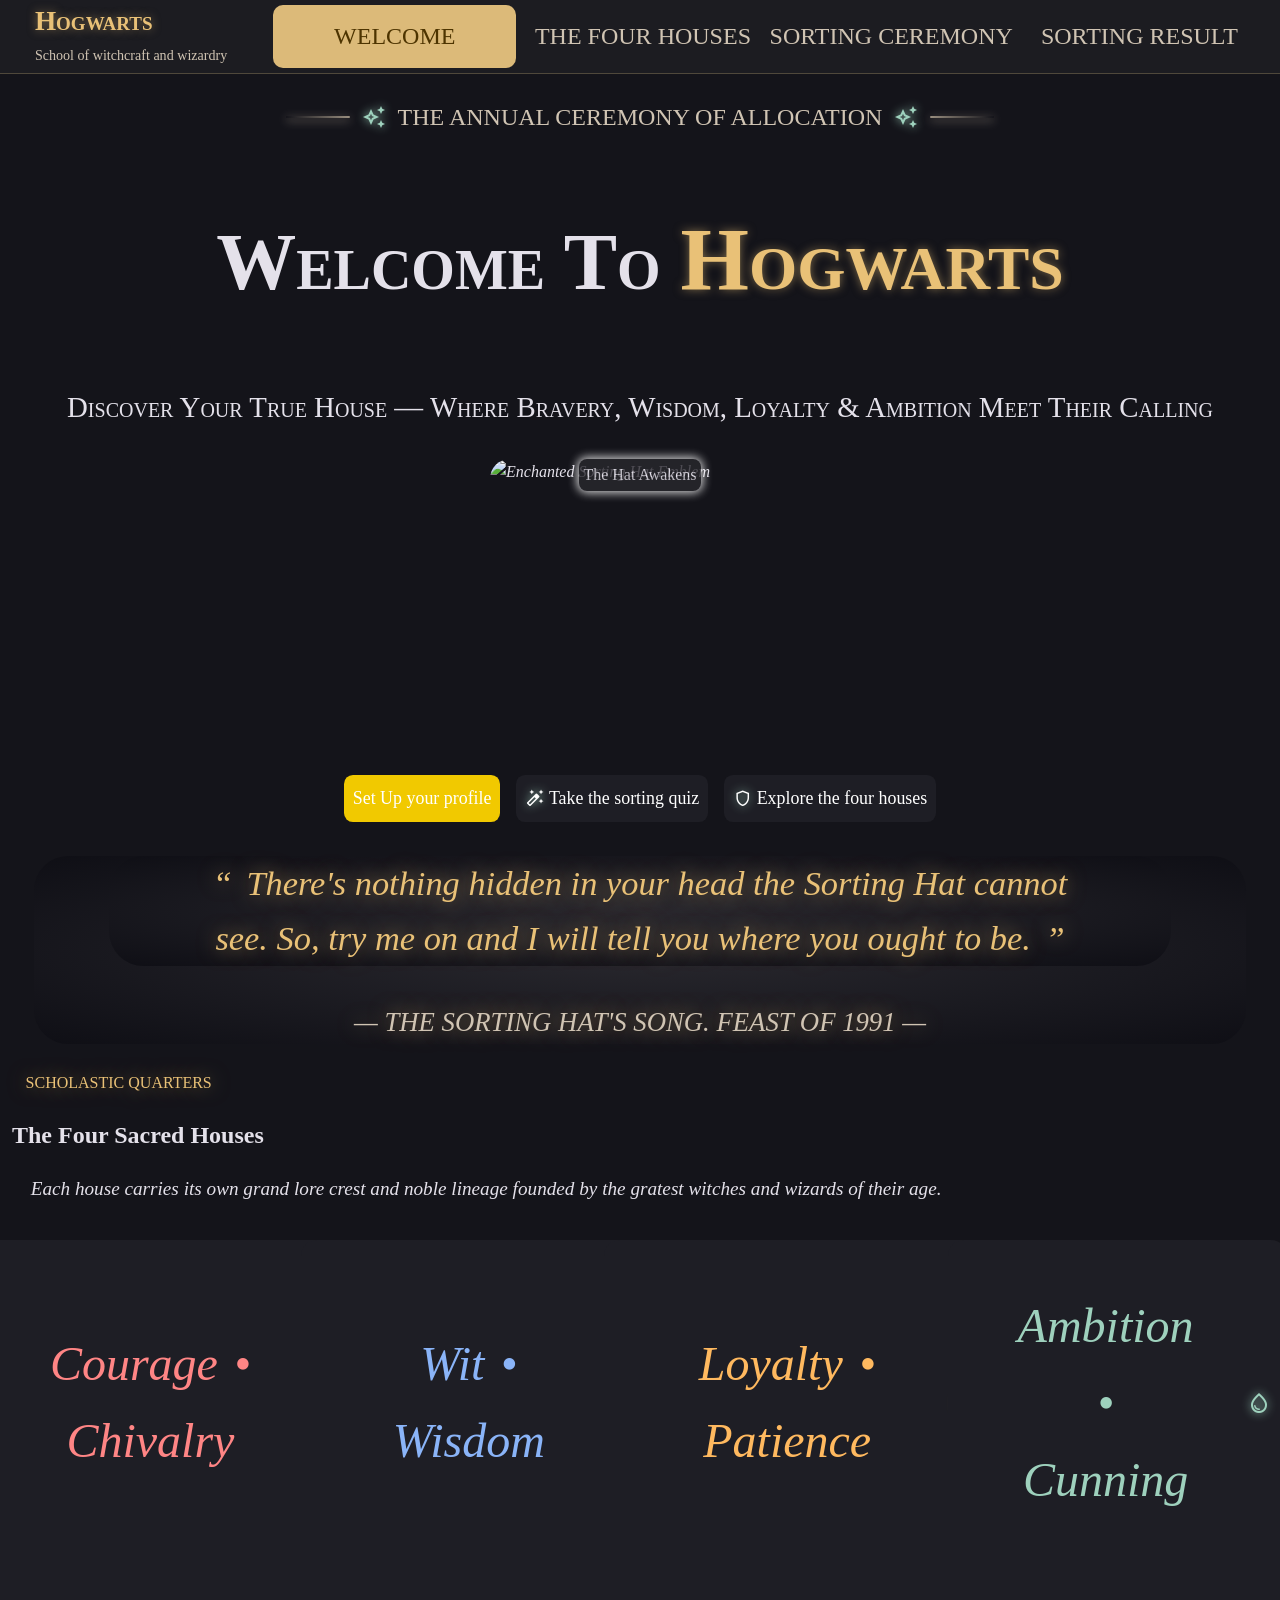
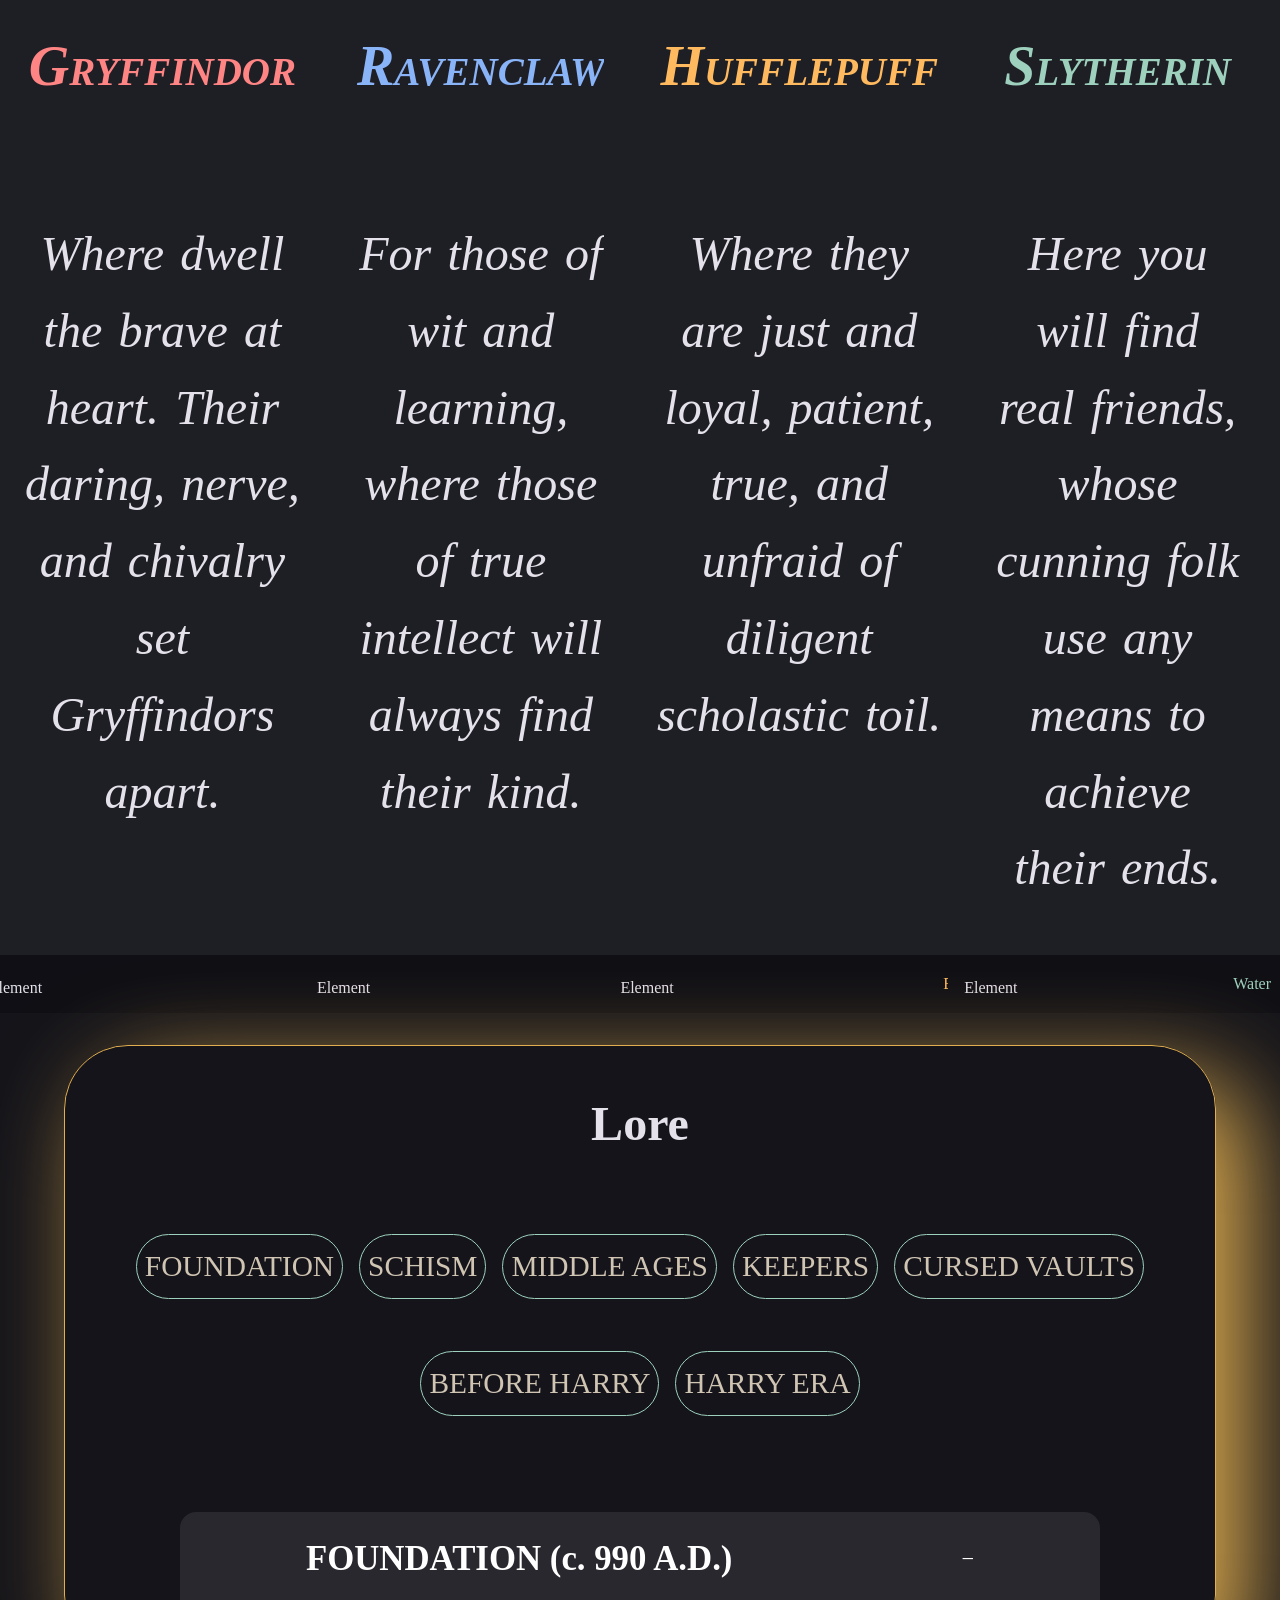
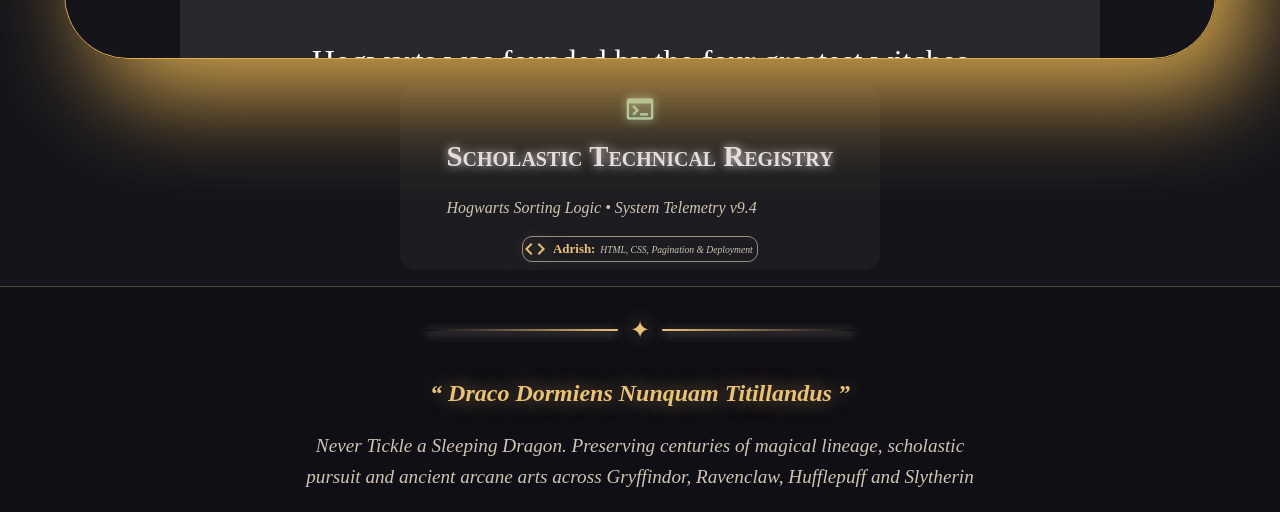
==== commit 75c401dc: "Change image format from JPG to WEBP" ====
--- a/index.html
+++ b/index.html
@@ -15,6 +15,7 @@
     <meta property="og:title" content="sorticus">
     <meta property="og:description" content="A minimal, aesthetic sorting visualizer.">
     <meta property="og:type" content="website">
+    <link rel="preload" as="image" href="Hat-chequered.webp" fetchpriority="high">
     <!-- Fonts -->
     <link rel="preconnect" href="https://fonts.googleapis.com">
     <link rel="preconnect" href="https://fonts.gstatic.com" crossorigin>
@@ -83,7 +84,7 @@
         Discover Your True House &mdash; Where Bravery&comma; Wisdom&comma; Loyalty &amp; Ambition Meet Their Calling
       </p>
       <figure>
-        <img alt="Enchanted Sorting Hat Emblem" src="Hat-chequered.jpg" width="300" height="300">
+        <img alt="Enchanted Sorting Hat Emblem" src="Hat-chequered.webp" width="300" height="300">
         <figcaption>
           The Hat Awakens
         </figcaption>
@@ -574,4 +575,4 @@
     <audio id="theme" src="Harry-Potter-Hedwig-theme.mp3" loop preload="auto">
     </audio>
   </body>
-</html>+</html>
